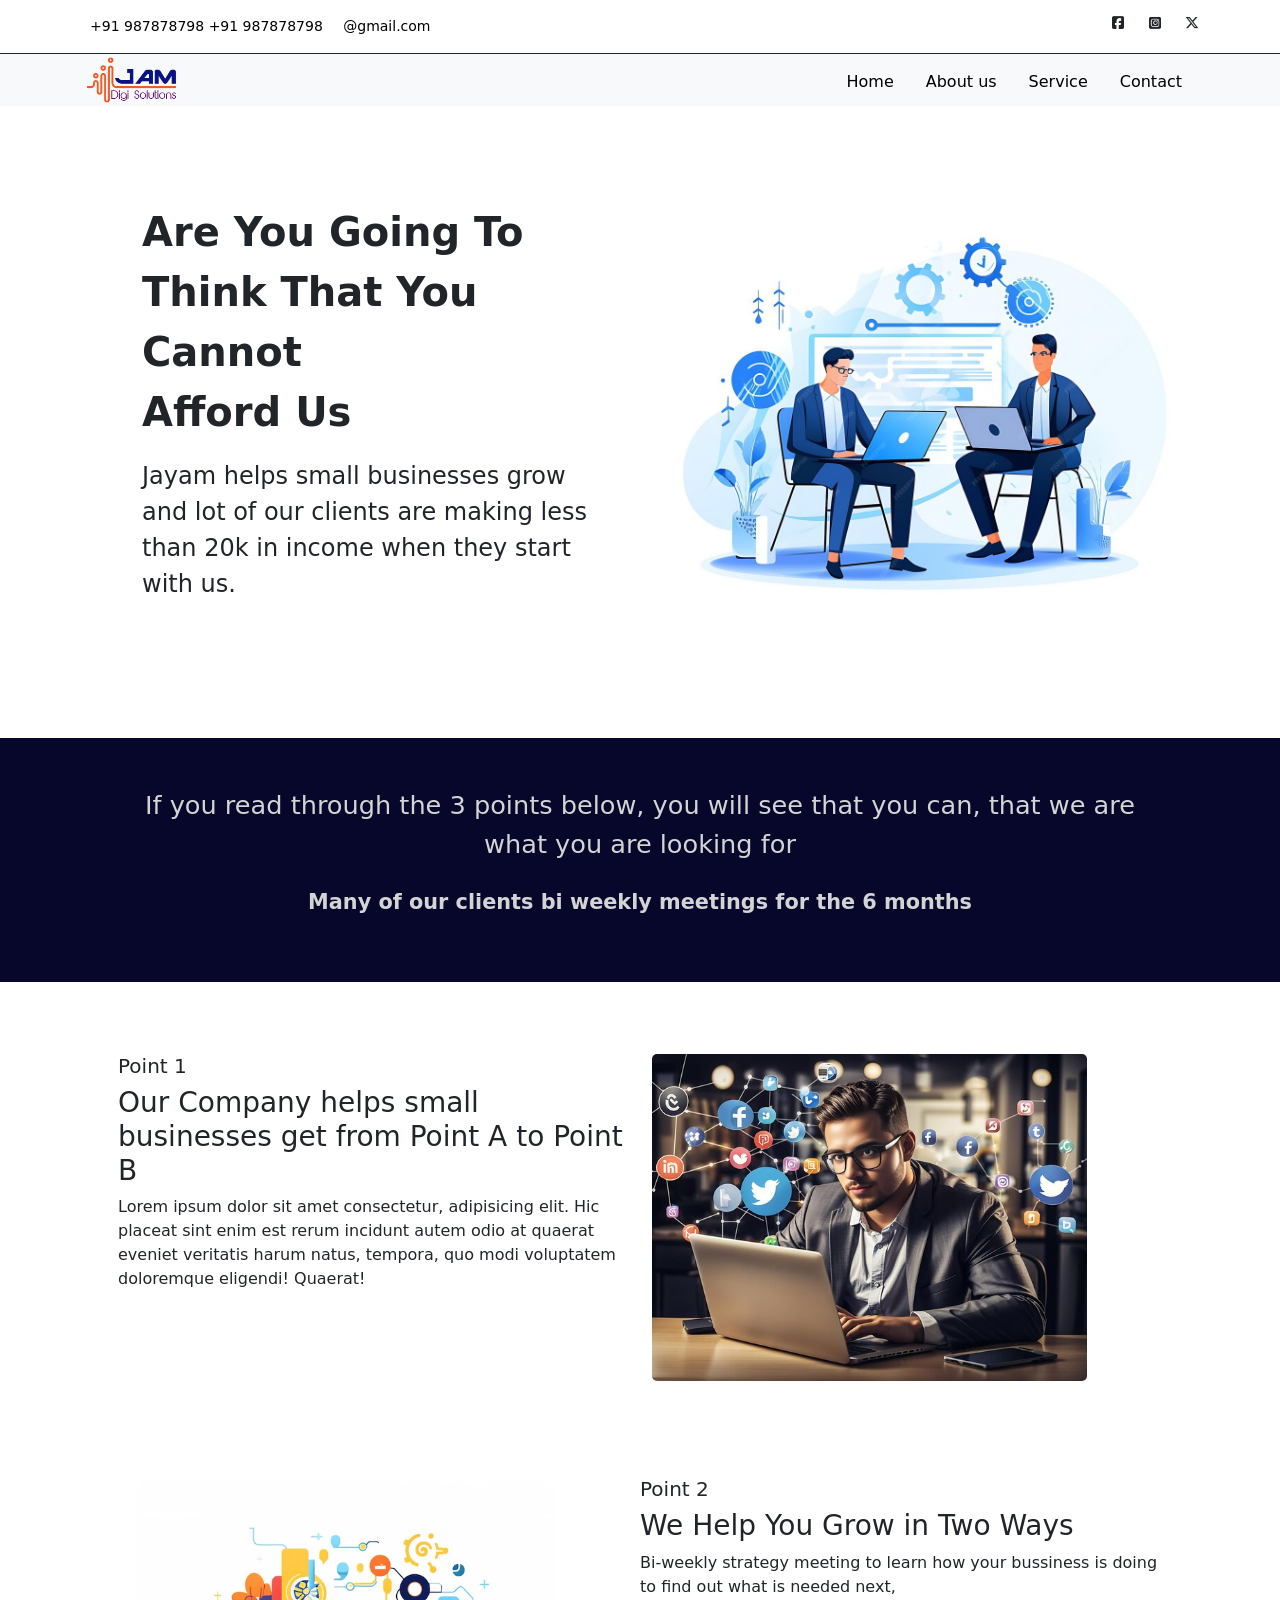
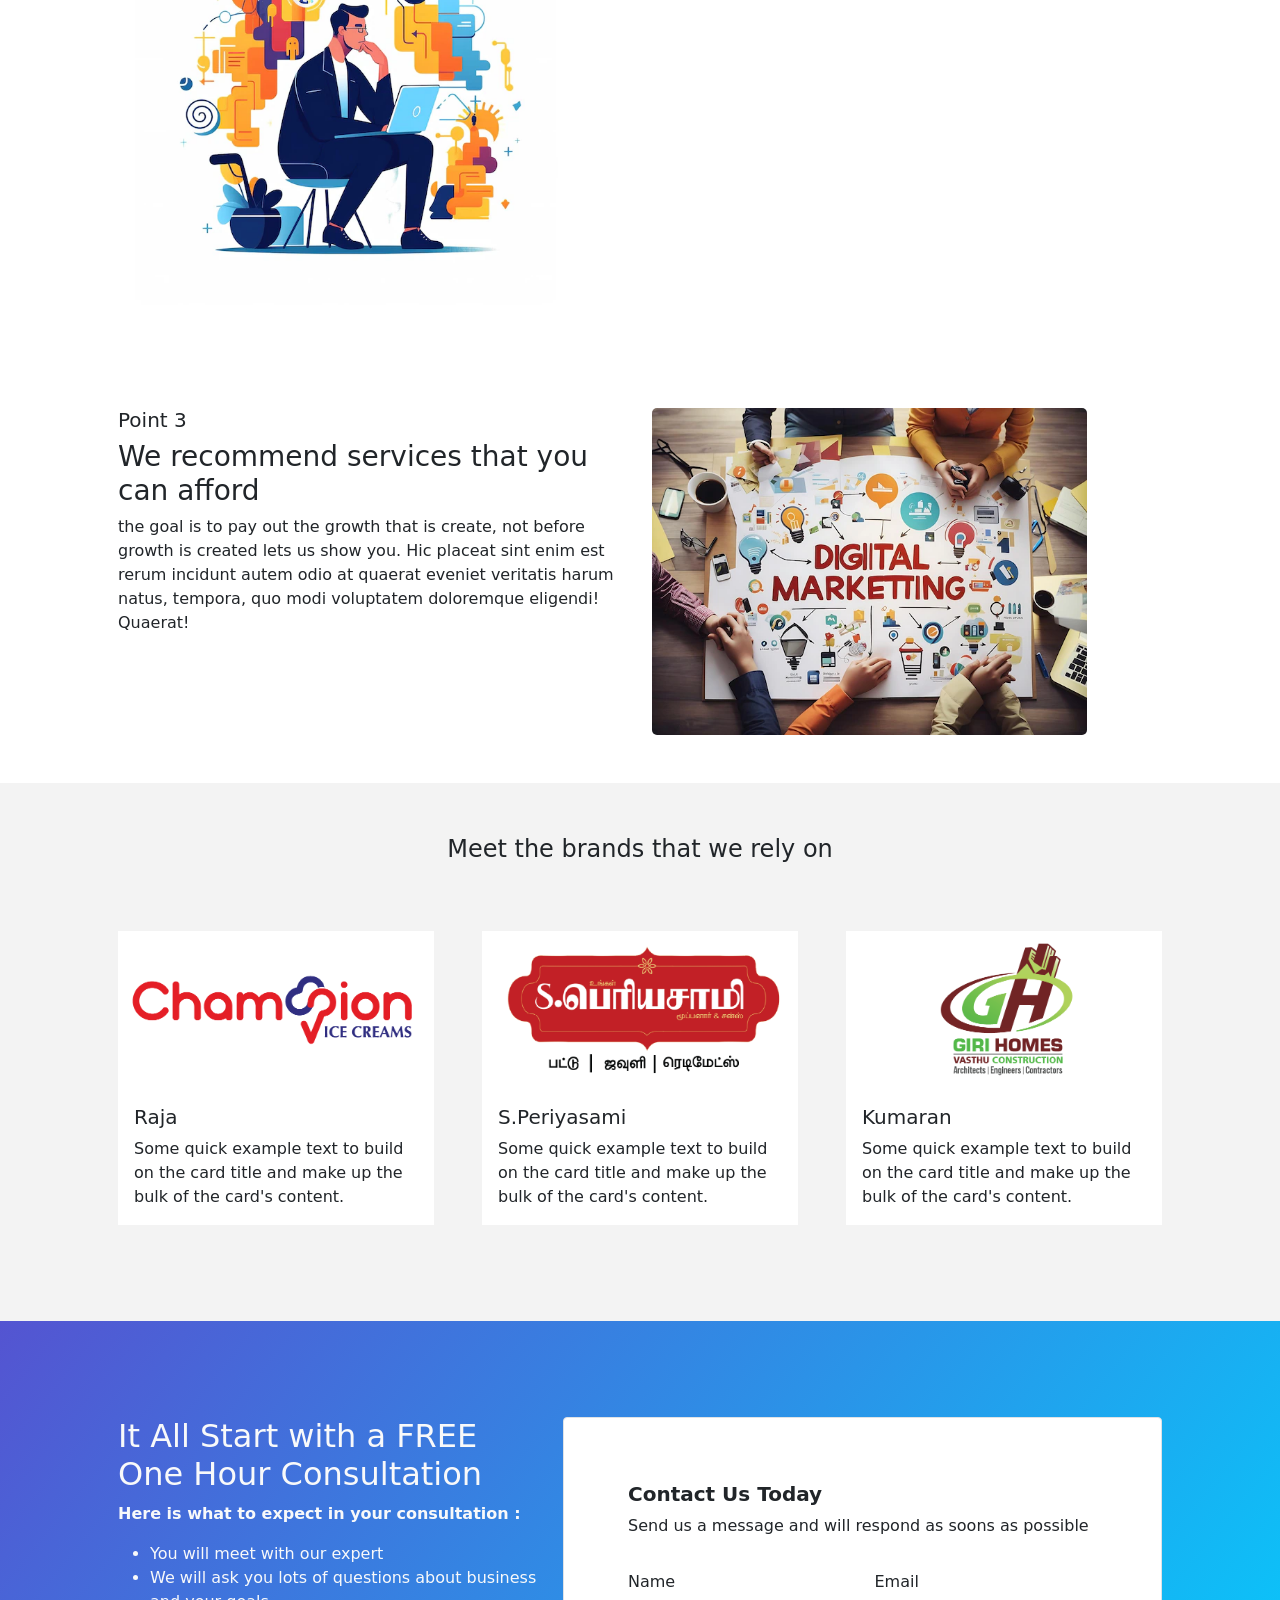
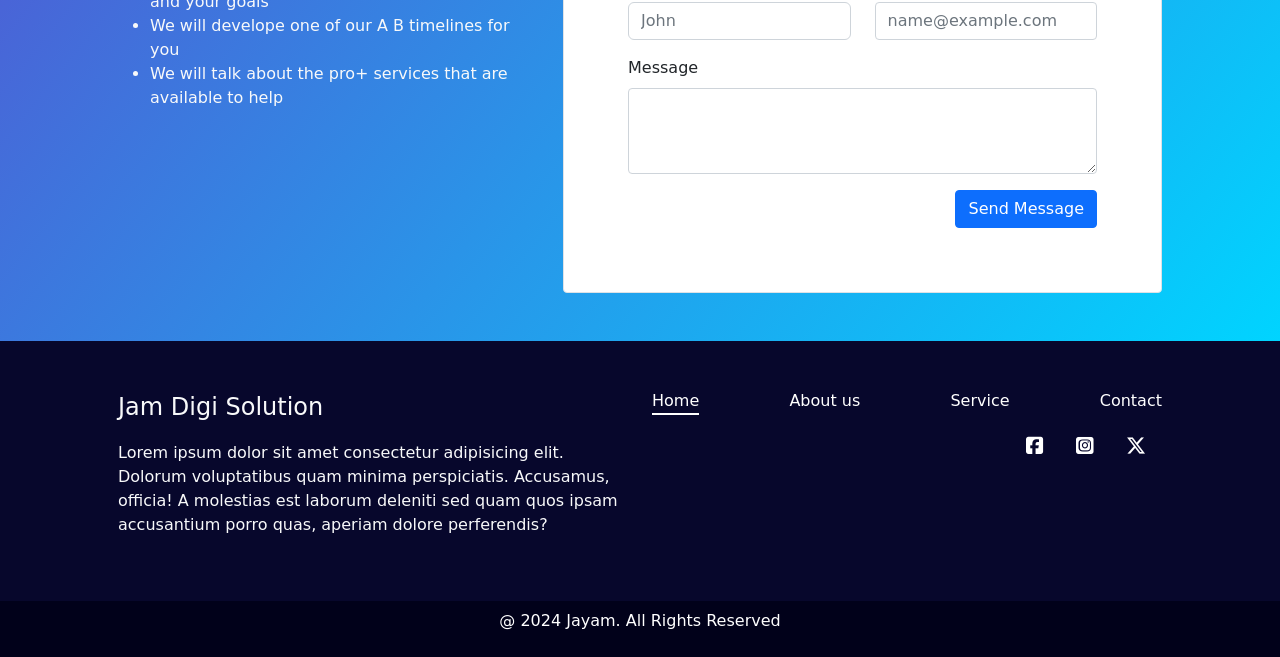
==== index.html @ cba12bb5 "Mobile fixed" ====
<!DOCTYPE html>
<html lang="en">
  <head>
    <meta charset="utf-8" />
    <meta name="viewport" content="width=device-width, initial-scale=1" />
    <title>Home</title>
    <link href="./css/bootstrap.min.css" rel="stylesheet" />
    <link
      rel="stylesheet"
      href="https://cdnjs.cloudflare.com/ajax/libs/font-awesome/6.5.1/css/all.min.css"
      integrity="sha512-DTOQO9RWCH3ppGqcWaEA1BIZOC6xxalwEsw9c2QQeAIftl+Vegovlnee1c9QX4TctnWMn13TZye+giMm8e2LwA=="
      crossorigin="anonymous"
      referrerpolicy="no-referrer"
    />
    <link rel="stylesheet" href="./css/style.css" />
  </head>
  <body>
    <!-- Header Start -->
    <header>
      <div id="navHeader" class="container-fluid border-bottom border-dark">
        <div class="container">
          <div class="d-flex justify-content-between py-3">
            <div class="contact-header">
              <p class="d-inline mx-2">
                <a href="#" target="_blank" rel="noopener noreferrer"
                  >+91 987878798</a
                >
                <a href="#" target="_blank" rel="noopener noreferrer"
                  >+91 987878798</a
                >
              </p>
              <p class="d-inline mx-2"><a href="mailto:">@gmail.com</a></p>
            </div>
            <div class="contact-header row">
              <i class="col-4 fa-brands fa-square-facebook"></i>
              <i class="col-4 fa-brands fa-square-instagram"></i
              ><i class="col-4 fa-brands fa-x-twitter"></i>
            </div>
          </div>
        </div>
      </div>
      <nav class="bg-light">
        <div class="container">
          <div class="d-flex justify-content-between">
            <a class="logo" href="#">
              <img src="./img/logo.png" alt="jam digi solution" width="100px" />
            </a>

            <ul id="navlink" class="d-flex list-unstyled m-0 text-nowrap">
              <li class="mx-3 pt-3">
                <a aria-current="page" href="#">Home</a>
              </li>
              <li class="mx-3 pt-3">
                <a href="#">About us</a>
              </li>
              <li class="mx-3 pt-3">
                <a href="#">Service</a>
              </li>
              <li class="mx-3 pt-3">
                <a href="#">Contact</a>
              </li>
            </ul>
          </div>
        </div>
        <!-- <div id="navbarSupportedContent"></div>
        </div> -->
      </nav>
    </header>
    <!-- Header Start -->

    <!-- Main Start -->
    <main>
      <div class="container p-md-5">
        <div class="row reorder gx-5">
          <div id="hero-content" class="col-md-6 p-4 p-md-5">
            <p class="hero-text">
              Are You Going To <br />Think That You Cannot <br />Afford Us
            </p>
            <p class="hero-subtext">
              Jayam helps small businesses grow and lot of our clients are
              making less than 20k in income when they start with us.
            </p>
          </div>
          <div id="hero-img" class="col-md-6">
            <img class="banner" src="./img/mainbanner.jpg" alt="mainbanner" />
          </div>
        </div>
      </div>
    </main>
    <!-- Main End -->
    <!-- working point header start -->
    <section class="my-4 navy text-light">
      <div class="container text-center py-3 p-md-5">
        <p class="point-text w-md-50 mx-auto">
          If you read through the 3 points below, you will see that you can,
          that we are what you are looking for
          <small class="point-subtext d-block mt-4"
            >Many of our clients bi weekly meetings for the 6 months</small
          >
        </p>
      </div>
    </section>
    <!-- working point header end-->
    <!-- working point start-->
    <section>
      <div class="container">
        <div class="row p-md-5 reorder">
          <div id="order2" class="col-md-6 py-3 p-md-0">
            <h5 class="point-desc">Point 1</h5>
            <h3>
              Our Company helps small businesses get from Point A to Point B
            </h3>
            <p>
              Lorem ipsum dolor sit amet consectetur, adipisicing elit. Hic
              placeat sint enim est rerum incidunt autem odio at quaerat eveniet
              veritatis harum natus, tempora, quo modi voluptatem doloremque
              eligendi! Quaerat!
            </p>
          </div>
          <div class="col-md-6">
            <img class="point" src="./img/point1.jpg" alt="ponit1" />
          </div>
        </div>
        <div class="row p-md-5">
          <div class="col-md-6">
            <img class="point" src="./img/poin2.webp" alt="point2" />
          </div>
          <div class="col-md-6 py-3 p-md-0">
            <h5 class="point-desc">Point 2</h5>
            <h3>We Help You Grow in Two Ways</h3>
            <p>
              Bi-weekly strategy meeting to learn how your bussiness is doing to
              find out what is needed next,
            </p>
          </div>
        </div>
        <div class="row p-md-5 reorder">
          <div id="order3" class="col-md-6 py-3 p-md-0">
            <h5 class="point-desc">Point 3</h5>
            <h3>We recommend services that you can afford</h3>
            <p>
              the goal is to pay out the growth that is create, not before
              growth is created lets us show you. Hic placeat sint enim est
              rerum incidunt autem odio at quaerat eveniet veritatis harum
              natus, tempora, quo modi voluptatem doloremque eligendi! Quaerat!
            </p>
          </div>
          <div class="col-md-6">
            <img class="point" src="./img/point3.webp" alt="point3" />
          </div>
        </div>
      </div>
    </section>
    <!-- working point end-->
    <!-- our brand start -->
    <section class="ourbrands py-5 py-md-0">
      <div class="container p-md-5">
        <div class="row g-5 pb-5">
          <div class="col-12 text-center">
            <p class="fs-4 text-center">Meet the brands that we rely on</p>
          </div>
          <div class="col-md-4">
            <div class="card" style="border: none; border-radius: 0px">
              <img src="./img/icecream.png" class="card-img-top" alt="..." />
              <div class="card-body">
                <h5 class="card-title">Raja</h5>
                <p class="card-text">
                  Some quick example text to build on the card title and make up
                  the bulk of the card's content.
                </p>
              </div>
            </div>
          </div>
          <div class="col-md-4">
            <div class="card" style="border: none; border-radius: 0px">
              <img src="./img/periyasami.png" class="card-img-top" alt="..." />
              <div class="card-body">
                <h5 class="card-title">S.Periyasami</h5>
                <p class="card-text">
                  Some quick example text to build on the card title and make up
                  the bulk of the card's content.
                </p>
              </div>
            </div>
          </div>
          <div class="col-md-4">
            <div class="card" style="border: none; border-radius: 0px">
              <img src="./img/Giri.png" class="card-img-top" alt="..." />
              <div class="card-body">
                <h5 class="card-title">Kumaran</h5>
                <p class="card-text">
                  Some quick example text to build on the card title and make up
                  the bulk of the card's content.
                </p>
              </div>
            </div>
          </div>
        </div>
      </div>
    </section>
    <!-- our brand end -->
    <!-- contact start -->
    <section
      style="
        background: rgb(84, 84, 209);
        background: linear-gradient(
          129deg,
          rgba(84, 84, 209, 1) 0%,
          rgba(0, 212, 255, 1) 100%
        );
      "
    >
      <div class="container px-md-5 py-5 pt-md-5">
        <div class="row pt-md-5">
          <div class="col-md-5 text-light">
            <h2>It All Start with a FREE One Hour Consultation</h2>
            <p class="fw-bold">Here is what to expect in your consultation :</p>
            <ul>
              <li>You will meet with our expert</li>
              <li>
                We will ask you lots of questions about business and your goals
              </li>
              <li>We will develope one of our A B timelines for you</li>
              <li>
                We will talk about the pro+ services that are available to help
              </li>
            </ul>
          </div>
          <div class="col-md-7">
            <div class="card p-md-5 rounded-1 border w-md-75">
              <div class="card-body">
                <h5 class="card-title fw-bold f2-1">Contact Us Today</h5>
                <p class="card-text">
                  Send us a message and will respond as soons as possible
                </p>
                <form class="row">
                  <div class="col-md-6">
                    <div class="my-md-3">
                      <label for="nameform" class="form-label">Name</label>
                      <input
                        type="text"
                        class="form-control rounded-01"
                        id="nameform"
                        placeholder="John"
                      />
                    </div>
                  </div>
                  <div class="col-md-6">
                    <div class="my-md-3">
                      <label for="nameform" class="form-label">Email</label>
                      <input
                        type="email"
                        class="form-control rounded-1"
                        id="nameform"
                        placeholder="name@example.com"
                      />
                    </div>
                  </div>
                  <div class="col-12">
                    <div class="mb-3">
                      <label for="message" class="form-label">Message</label>
                      <textarea
                        class="form-control rounded-1"
                        id="message"
                        rows="3"
                      ></textarea>
                    </div>
                  </div>
                  <div class="col-12 text-end">
                    <button class="btn btn-primary rounded-1">
                      Send Message
                    </button>
                  </div>
                </form>
              </div>
            </div>
          </div>
        </div>
      </div>
    </section>
    <!-- contact end -->
    <!-- footer start -->
    <footer class="navy">
      <div class="container p-md-5 p-sm-3">
        <div class="row text-light py-3 py-md-0">
          <div class="col-md-6">
            <p class="fs-4">Jam Digi Solution</p>
            <p>
              Lorem ipsum dolor sit amet consectetur adipisicing elit. Dolorum
              voluptatibus quam minima perspiciatis. Accusamus, officia! A
              molestias est laborum deleniti sed quam quos ipsam accusantium
              porro quas, aperiam dolore perferendis?
            </p>
          </div>
          <div class="col-md-6">
            <ul class="d-flex justify-content-between list-unstyled w-0 w-sm-75 w-md-50 ms-auto">
              <li  class="footer-navlink"><a href="#">Home</a></li>
              <li><a href="#">About us</a></li>
              <li><a href="#">Service</a></li>
              <li><a href="#">Contact</a></li>
            </ul>
            <ul class="d-flex justify-content-end list-unstyled fs-5">
              <li class="mx-3">
                <a href="#">
                  <i class="col-4 fa-brands fa-square-facebook"></i>
                </a>
              </li>
              <li class="mx-3">
                <a href="">
                  <i class="col-4 fa-brands fa-square-instagram"></i>
                </a>
              </li>
              <li class="mx-3">
                <a href="#"><i class="col-4 fa-brands fa-x-twitter"></i></a>
              </li>
            </ul>
          </div>
        </div>
      </div>
      <div class="py-1 py-md-2 copy-right">
        <p>@ 2024 Jayam. All Rights Reserved</p>
      </div>
    </footer>
    <!-- footer end -->

    <script src="./js/bootstrap.bundle.min.js"></script>
    <script src="./js/main.js"></script>
  </body>
</html>
---- css/style.css ----
a {
  text-decoration: none;
  color: black;
}

.contact-header {
  font-size: 14px;
}

.banner {
  width: 40vw;
}

.hero-text {
  font-weight: bold;
  font-size: 2.5rem;
}
.hero-subtext {
  font-weight: 200;
  font-size: 1.5rem;
}
.ourbrands {
  background-color: #f3f3f3;
}
.navy {
  background-color: #07072c;
}
footer .copy-right {
  background-color: #01011a;
  text-align: center;
  color: #fff;
}
footer ul li a {
  color: #fff;
}

.point {
  width: 34vw;
  border-radius: 5px;
}

.d-none {
  display: none;
}

.point-text {
  font-size: 1.6rem;
  font-weight: normal;
  color: #d4d4d4;
}
.point-subtext {
  font-size: 1.3rem;
  font-weight: bold;
}

.footer-navlink{
  border-bottom: 2px solid #fff;
}

@media only screen and (min-width: 580px) and (max-width: 768px) {
  /* CSS rules for tablet devices */

  #hero-content {
    order: 2;
    text-align: center;
  }
  .hero-text {
    font-size: 1.8rem;
  }
  .hero-subtext {
    font-size: 1rem;
  }

  .point-text {
    font-size: 1rem;
  }
  .point-subtext {
    font-size: 0.8rem;
  }
}

@media only screen and (max-width: 580px) {
  /* CSS rules for mobile devices */
  .logo {
    margin: auto;
  }

  .logo img {
    width: 150px;
  }

  .reorder {
    display: flex;
    flex-direction: column;
  }

  #hero-content {
    order: 2;
    text-align: center;
  }

  .hero-text {
    font-size: 1.8rem;
  }
  #hero-content .hero-subtext {
    font-weight: 400;
    font-size: 1rem;
  }
  #hero-img {
    display: flex;
    align-items: center;
    justify-content: center;
  }
  #hero-img img {
    width: 100%;
  }

  .point-text {
    font-size: 1rem;
  }
  .point-subtext {
    font-size: 0.7rem;
    font-weight: normal;
  }
  .point {
    width: 90vw;
  }

  #order2 {
    order: 2;
  }
  #order3 {
    order: 2;
  }

  .point-desc {
    background: #6499e9;
    color: #fff;
  }
}
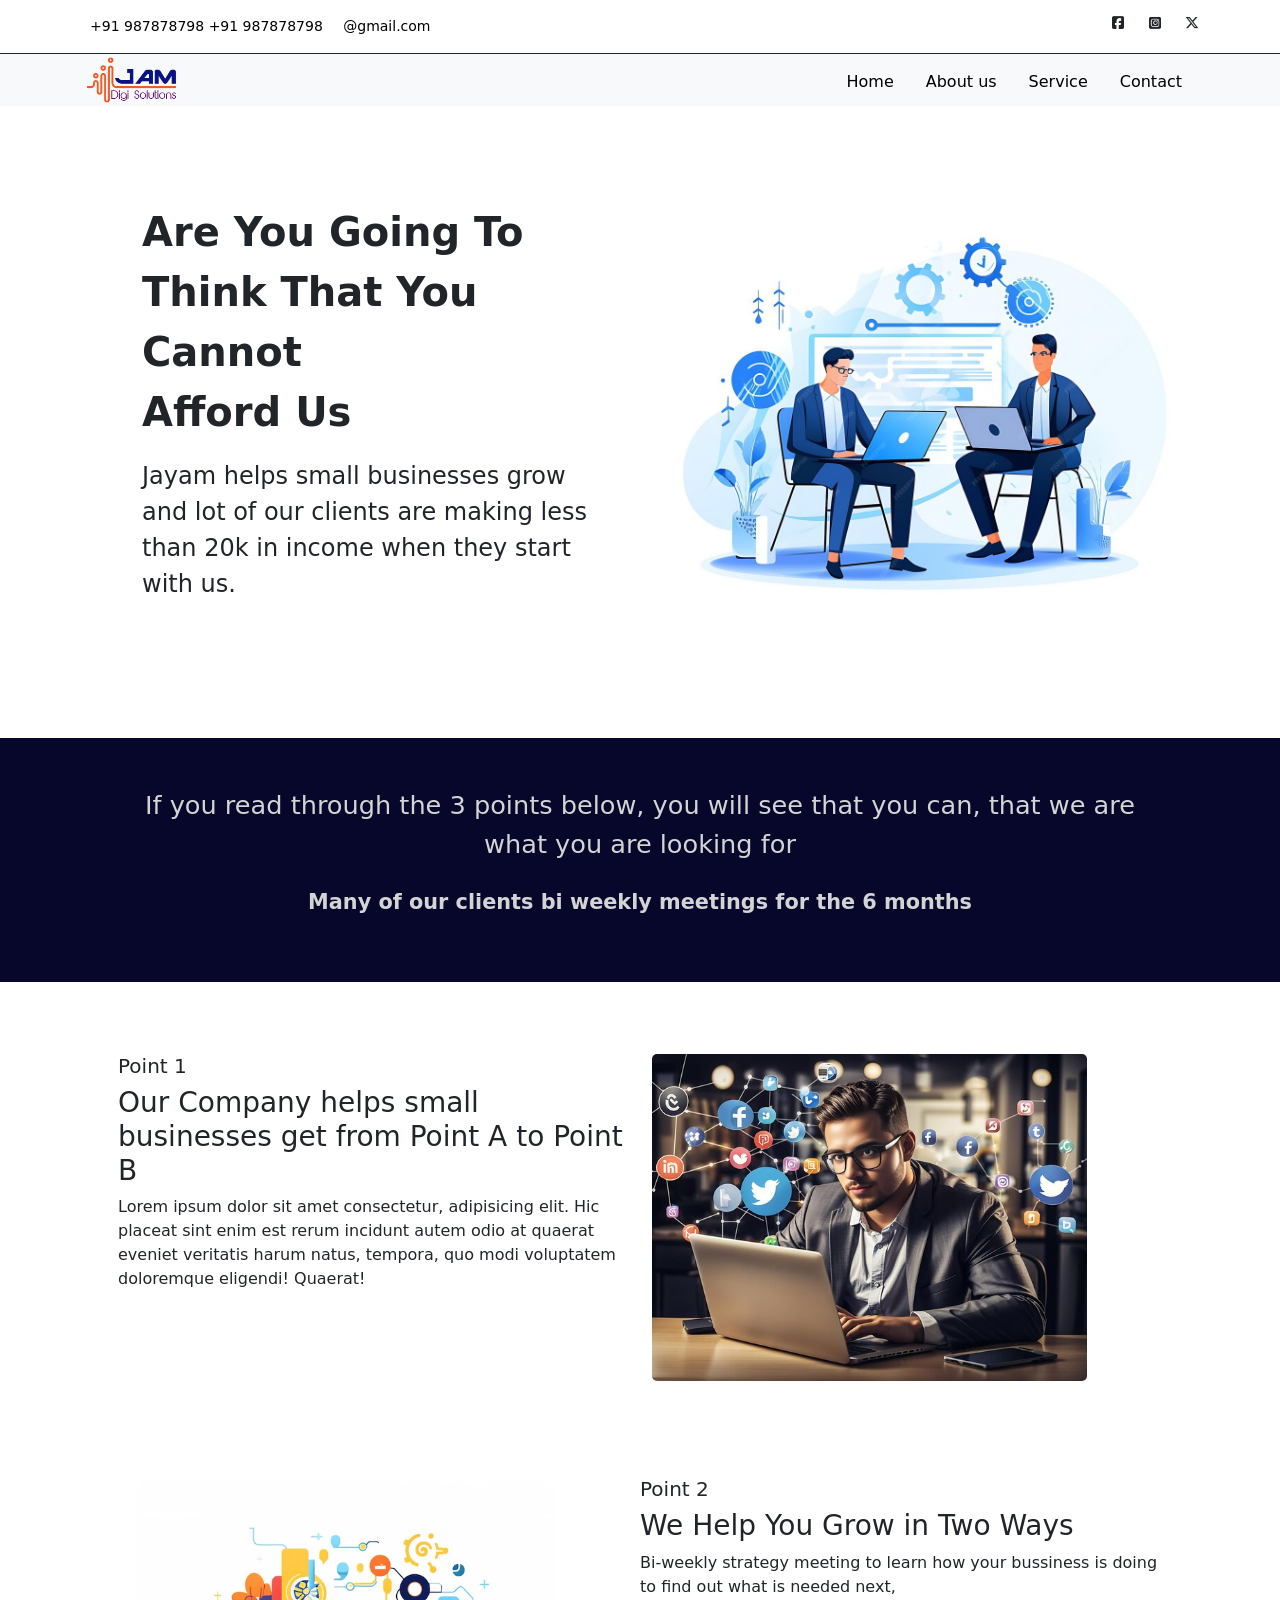
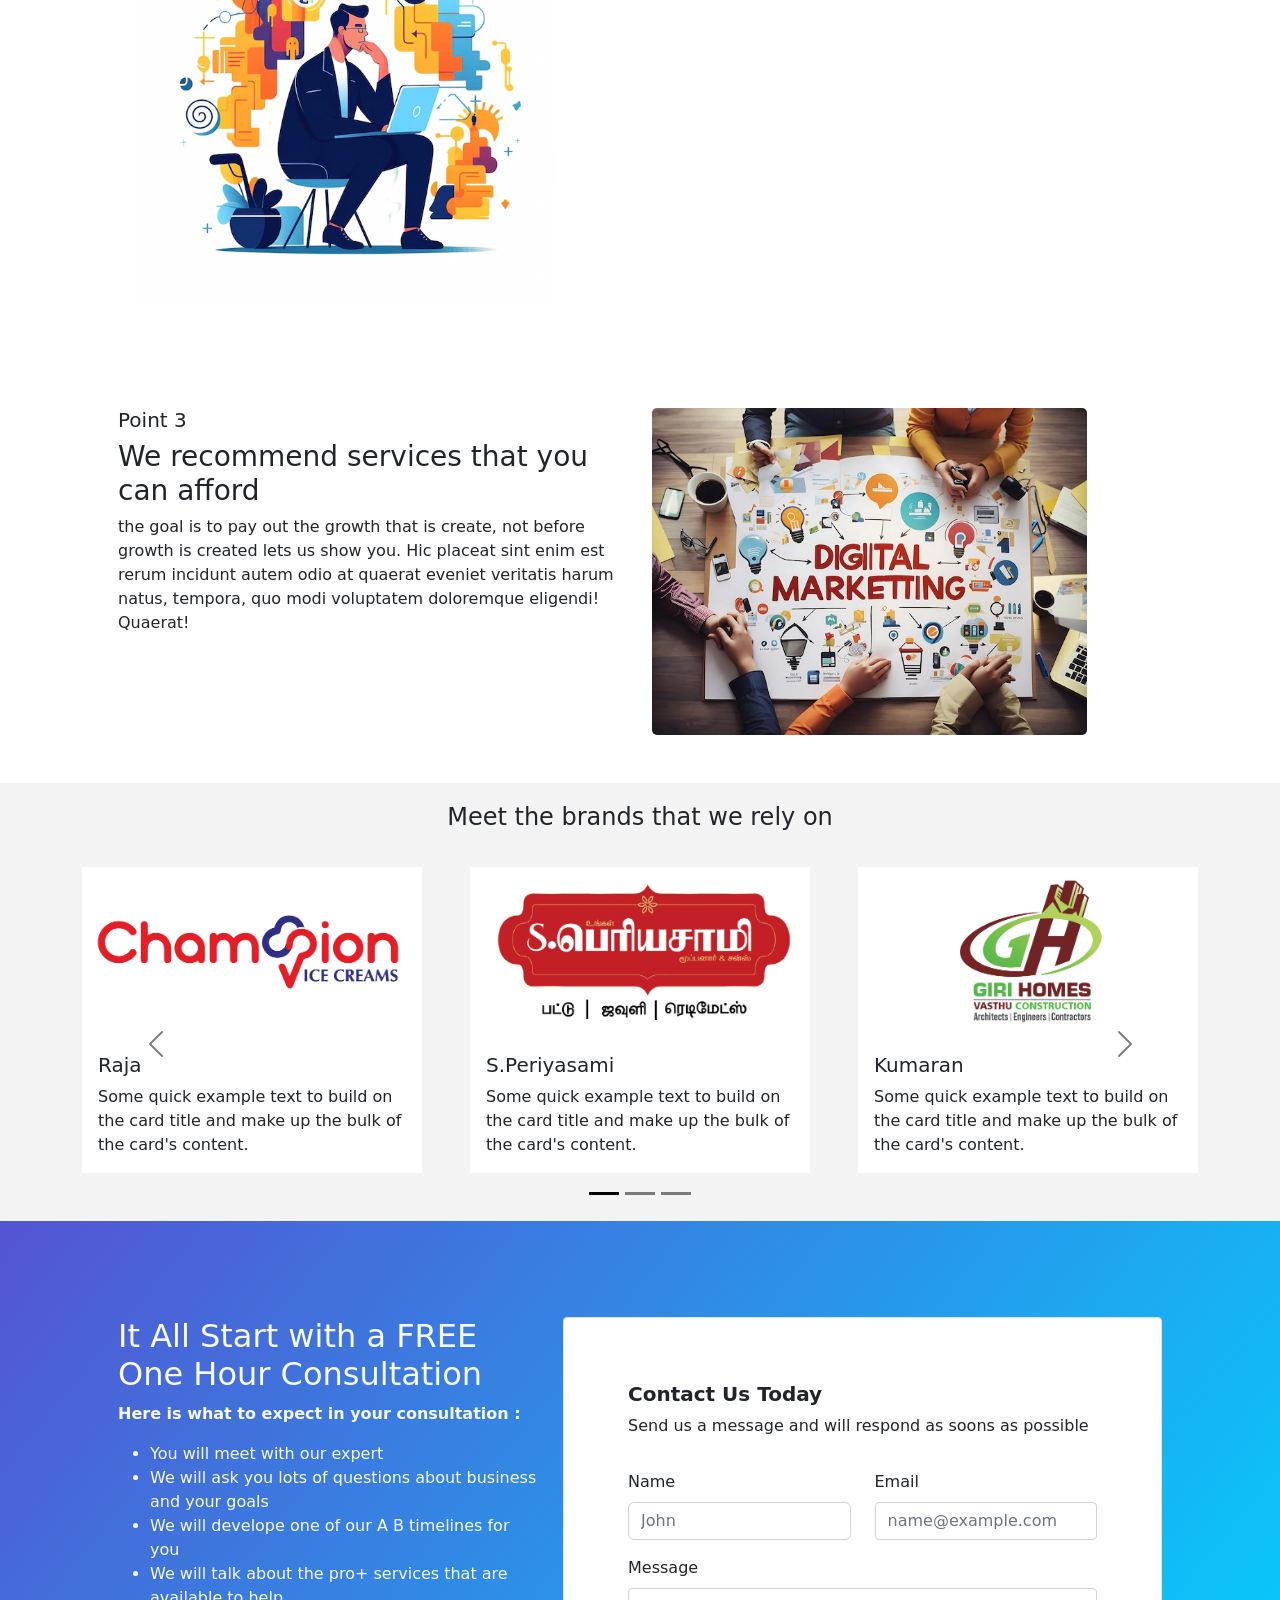
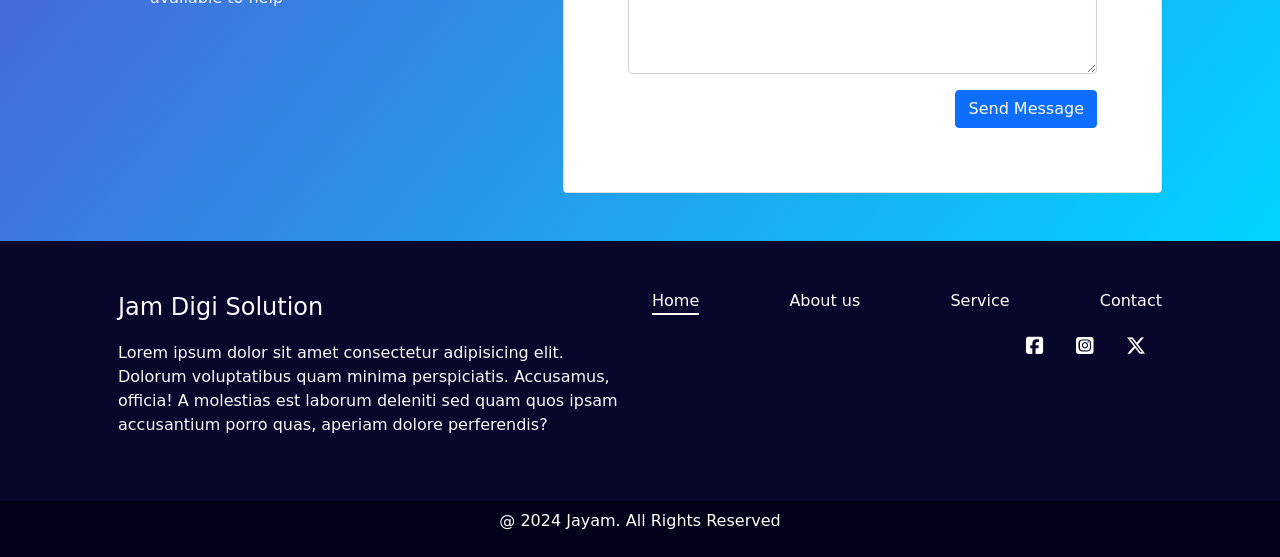
==== commit 6252c262: "testimonial" ====
--- a/index.html
+++ b/index.html
@@ -13,6 +13,10 @@
       referrerpolicy="no-referrer"
     />
     <link rel="stylesheet" href="./css/style.css" />
+    <link
+      rel="stylesheet"
+      href="https://unpkg.com/swiper/swiper-bundle.min.css"
+    />
   </head>
   <body>
     <!-- Header Start -->
@@ -154,50 +158,208 @@
     <!-- working point end-->
     <!-- our brand start -->
     <section class="ourbrands py-5 py-md-0">
-      <div class="container p-md-5">
-        <div class="row g-5 pb-5">
-          <div class="col-12 text-center">
-            <p class="fs-4 text-center">Meet the brands that we rely on</p>
-          </div>
-          <div class="col-md-4">
-            <div class="card" style="border: none; border-radius: 0px">
-              <img src="./img/icecream.png" class="card-img-top" alt="..." />
-              <div class="card-body">
-                <h5 class="card-title">Raja</h5>
-                <p class="card-text">
-                  Some quick example text to build on the card title and make up
-                  the bulk of the card's content.
-                </p>
-              </div>
-            </div>
-          </div>
-          <div class="col-md-4">
-            <div class="card" style="border: none; border-radius: 0px">
-              <img src="./img/periyasami.png" class="card-img-top" alt="..." />
-              <div class="card-body">
-                <h5 class="card-title">S.Periyasami</h5>
-                <p class="card-text">
-                  Some quick example text to build on the card title and make up
-                  the bulk of the card's content.
-                </p>
-              </div>
-            </div>
-          </div>
-          <div class="col-md-4">
-            <div class="card" style="border: none; border-radius: 0px">
-              <img src="./img/Giri.png" class="card-img-top" alt="..." />
-              <div class="card-body">
-                <h5 class="card-title">Kumaran</h5>
-                <p class="card-text">
-                  Some quick example text to build on the card title and make up
-                  the bulk of the card's content.
-                </p>
-              </div>
-            </div>
-          </div>
-        </div>
+      <div class="row py-3">
+        <div class="col-12 text-center">
+          <p class="fs-4 text-center">Meet the brands that we rely on</p>
+        </div>
+      </div>
+      <div
+        id="carouselExampleDark"
+        class="container carousel carousel-dark slide"
+        data-bs-ride="carousel"
+      >
+        <div class="carousel-indicators">
+          <button
+            type="button"
+            data-bs-target="#carouselExampleDark"
+            data-bs-slide-to="0"
+            class="active"
+            aria-current="true"
+            aria-label="Slide 1"
+          ></button>
+          <button
+            type="button"
+            data-bs-target="#carouselExampleDark"
+            data-bs-slide-to="1"
+            aria-label="Slide 2"
+          ></button>
+          <button
+            type="button"
+            data-bs-target="#carouselExampleDark"
+            data-bs-slide-to="2"
+            aria-label="Slide 3"
+          ></button>
+        </div>
+        <div class="carousel-inner">
+          <div class="carousel-item active" data-bs-interval="10000">
+            <div class="row g-5 pb-5">
+         
+              <div class="col-md-4">
+                <div class="card" style="border: none; border-radius: 0px">
+                  <img
+                    src="./img/icecream.png"
+                    class="card-img-top"
+                    alt="..."
+                  />
+                  <div class="card-body">
+                    <h5 class="card-title">Raja</h5>
+                    <p class="card-text">
+                      Some quick example text to build on the card title and
+                      make up the bulk of the card's content.
+                    </p>
+                  </div>
+                </div>
+              </div>
+              <div class="col-md-4">
+                <div class="card" style="border: none; border-radius: 0px">
+                  <img
+                    src="./img/periyasami.png"
+                    class="card-img-top"
+                    alt="..."
+                  />
+                  <div class="card-body">
+                    <h5 class="card-title">S.Periyasami</h5>
+                    <p class="card-text">
+                      Some quick example text to build on the card title and
+                      make up the bulk of the card's content.
+                    </p>
+                  </div>
+                </div>
+              </div>
+              <div class="col-md-4">
+                <div class="card" style="border: none; border-radius: 0px">
+                  <img src="./img/Giri.png" class="card-img-top" alt="..." />
+                  <div class="card-body">
+                    <h5 class="card-title">Kumaran</h5>
+                    <p class="card-text">
+                      Some quick example text to build on the card title and
+                      make up the bulk of the card's content.
+                    </p>
+                  </div>
+                </div>
+              </div>
+            </div>
+          </div>
+          <div class="carousel-item" data-bs-interval="2000">
+            <div class="row g-5 pb-5">
+             
+              <div class="col-md-4">
+                <div class="card" style="border: none; border-radius: 0px">
+                  <img
+                    src="./img/ethnics.png"
+                    class="card-img-top"
+                    alt="..."
+                  />
+                  <div class="card-body">
+                    <h5 class="card-title"></h5>
+                    <p class="card-text">
+                      Some quick example text to build on the card title and
+                      make up the bulk of the card's content.
+                    </p>
+                  </div>
+                </div>
+              </div>
+              <div class="col-md-4">
+                <div class="card" style="border: none; border-radius: 0px">
+                  <img
+                    src="./img/sschicken.png"
+                    class="card-img-top"
+                    alt="..."
+                  />
+                  <div class="card-body">
+                    <h5 class="card-title">SS</h5>
+                    <p class="card-text">
+                      Some quick example text to build on the card title and
+                      make up the bulk of the card's content.
+                    </p>
+                  </div>
+                </div>
+              </div>
+              <div class="col-md-4">
+                <div class="card" style="border: none; border-radius: 0px">
+                  <img src="./img/Topi.png" class="card-img-top" alt="..." />
+                  <div class="card-body">
+                    <h5 class="card-title">Kumaran</h5>
+                    <p class="card-text">
+                      Some quick example text to build on the card title and
+                      make up the bulk of the card's content.
+                    </p>
+                  </div>
+                </div>
+              </div>
+            </div>
+          </div>
+          <div class="carousel-item">
+            <div class="row g-5 pb-5">
+             
+              <div class="col-md-4">
+                <div class="card" style="border: none; border-radius: 0px">
+                  <img
+                    src="./img/icecream.png"
+                    class="card-img-top"
+                    alt="..."
+                  />
+                  <div class="card-body">
+                    <h5 class="card-title"></h5>
+                    <p class="card-text">
+                      Some quick example text to build on the card title and
+                      make up the bulk of the card's content.
+                    </p>
+                  </div>
+                </div>
+              </div>
+              <div class="col-md-4">
+                <div class="card" style="border: none; border-radius: 0px">
+                  <img
+                    src="./img/periyasami.png"
+                    class="card-img-top"
+                    alt="..."
+                  />
+                  <div class="card-body">
+                    <h5 class="card-title">S.Periyasami</h5>
+                    <p class="card-text">
+                      Some quick example text to build on the card title and
+                      make up the bulk of the card's content.
+                    </p>
+                  </div>
+                </div>
+              </div>
+              <div class="col-md-4">
+                <div class="card" style="border: none; border-radius: 0px">
+                  <img src="./img/Giri.png" class="card-img-top" alt="..." />
+                  <div class="card-body">
+                    <h5 class="card-title">Kumaran</h5>
+                    <p class="card-text">
+                      Some quick example text to build on the card title and
+                      make up the bulk of the card's content.
+                    </p>
+                  </div>
+                </div>
+              </div>
+            </div>
+          </div>
+        </div>
+        <button
+          class="carousel-control-prev"
+          type="button"
+          data-bs-target="#carouselExampleDark"
+          data-bs-slide="prev"
+        >
+          <span class="carousel-control-prev-icon" aria-hidden="true"></span>
+          <span class="visually-hidden">Previous</span>
+        </button>
+        <button
+          class="carousel-control-next"
+          type="button"
+          data-bs-target="#carouselExampleDark"
+          data-bs-slide="next"
+        >
+          <span class="carousel-control-next-icon" aria-hidden="true"></span>
+          <span class="visually-hidden">Next</span>
+        </button>
       </div>
     </section>
+
     <!-- our brand end -->
     <!-- contact start -->
     <section
@@ -293,8 +455,10 @@
             </p>
           </div>
           <div class="col-md-6">
-            <ul class="d-flex justify-content-between list-unstyled w-0 w-sm-75 w-md-50 ms-auto">
-              <li  class="footer-navlink"><a href="#">Home</a></li>
+            <ul
+              class="d-flex justify-content-between list-unstyled w-0 w-sm-75 w-md-50 ms-auto"
+            >
+              <li class="footer-navlink"><a href="#">Home</a></li>
               <li><a href="#">About us</a></li>
               <li><a href="#">Service</a></li>
               <li><a href="#">Contact</a></li>
@@ -325,5 +489,6 @@
 
     <script src="./js/bootstrap.bundle.min.js"></script>
     <script src="./js/main.js"></script>
+    <script src="https://unpkg.com/swiper/swiper-bundle.min.js"></script>
   </body>
 </html>
--- a/css/style.css
+++ b/css/style.css
@@ -19,6 +19,7 @@
   font-weight: 200;
   font-size: 1.5rem;
 }
+
 .ourbrands {
   background-color: #f3f3f3;
 }
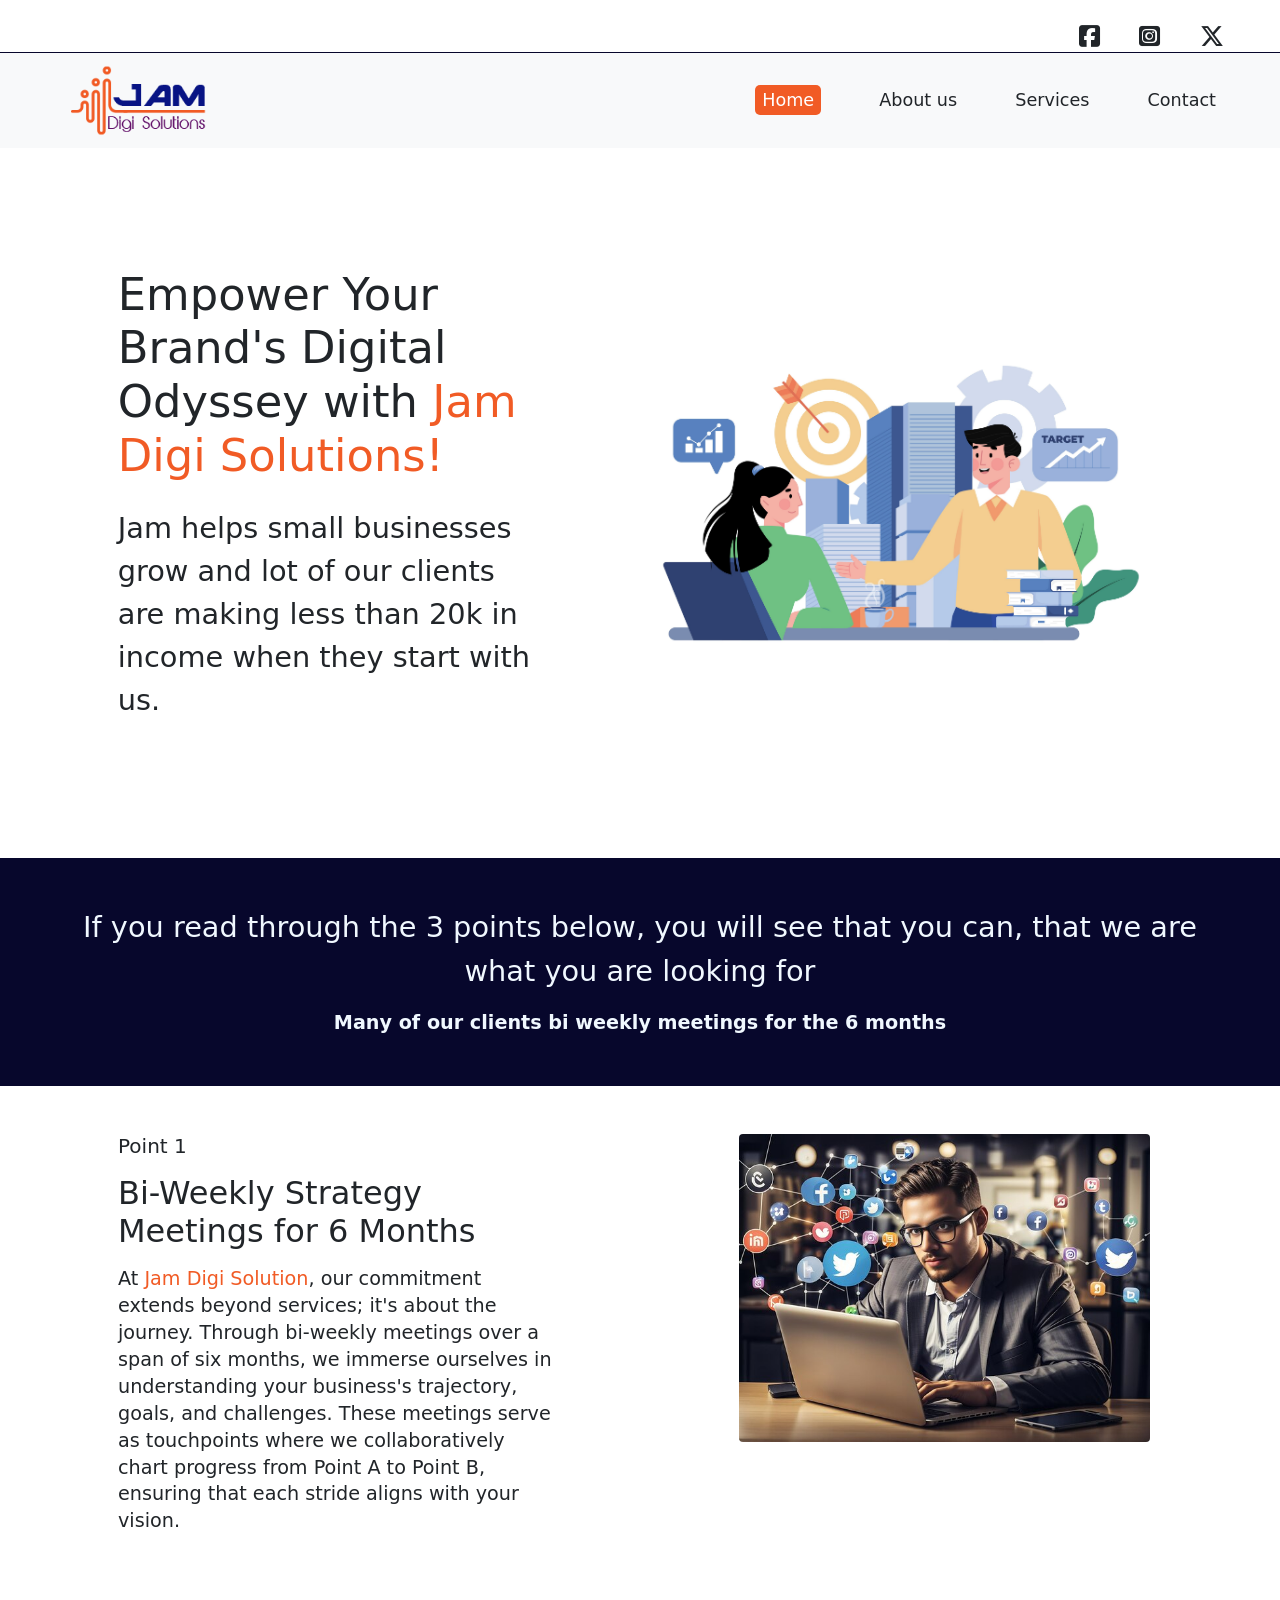
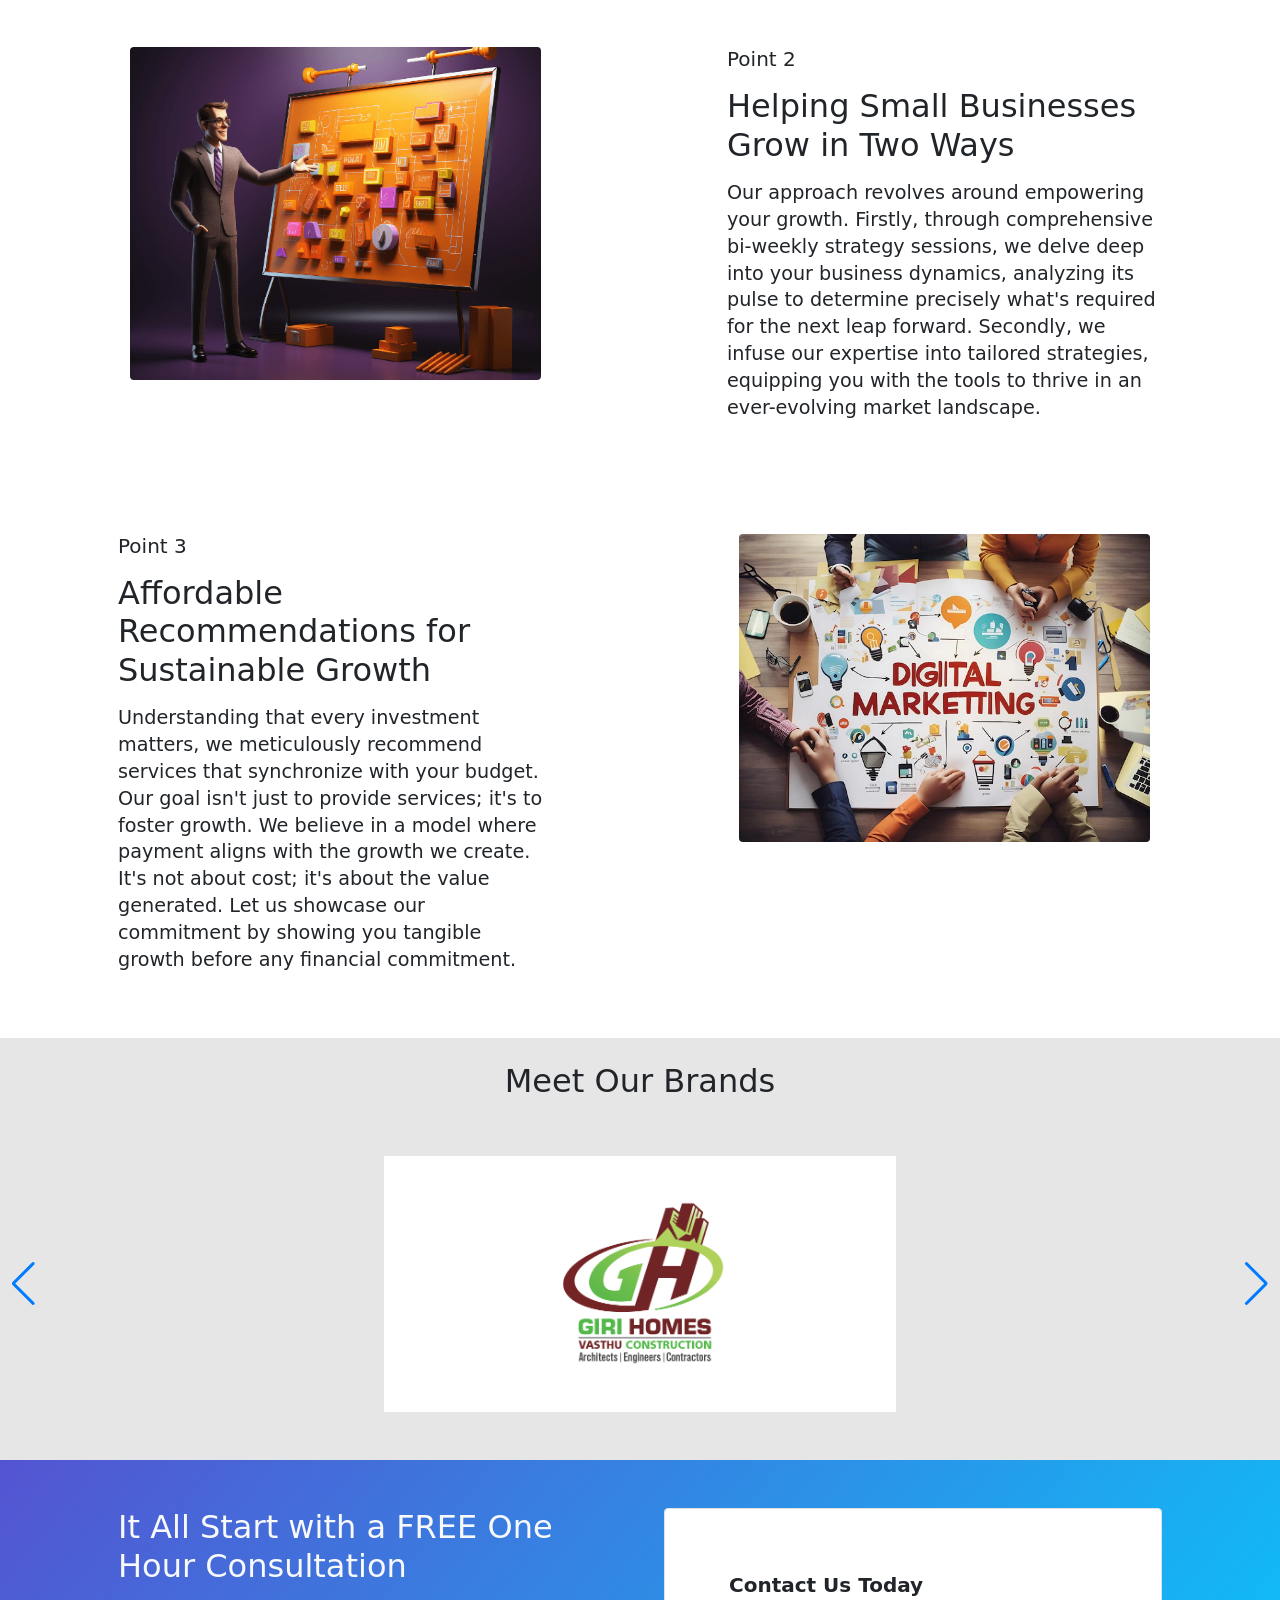
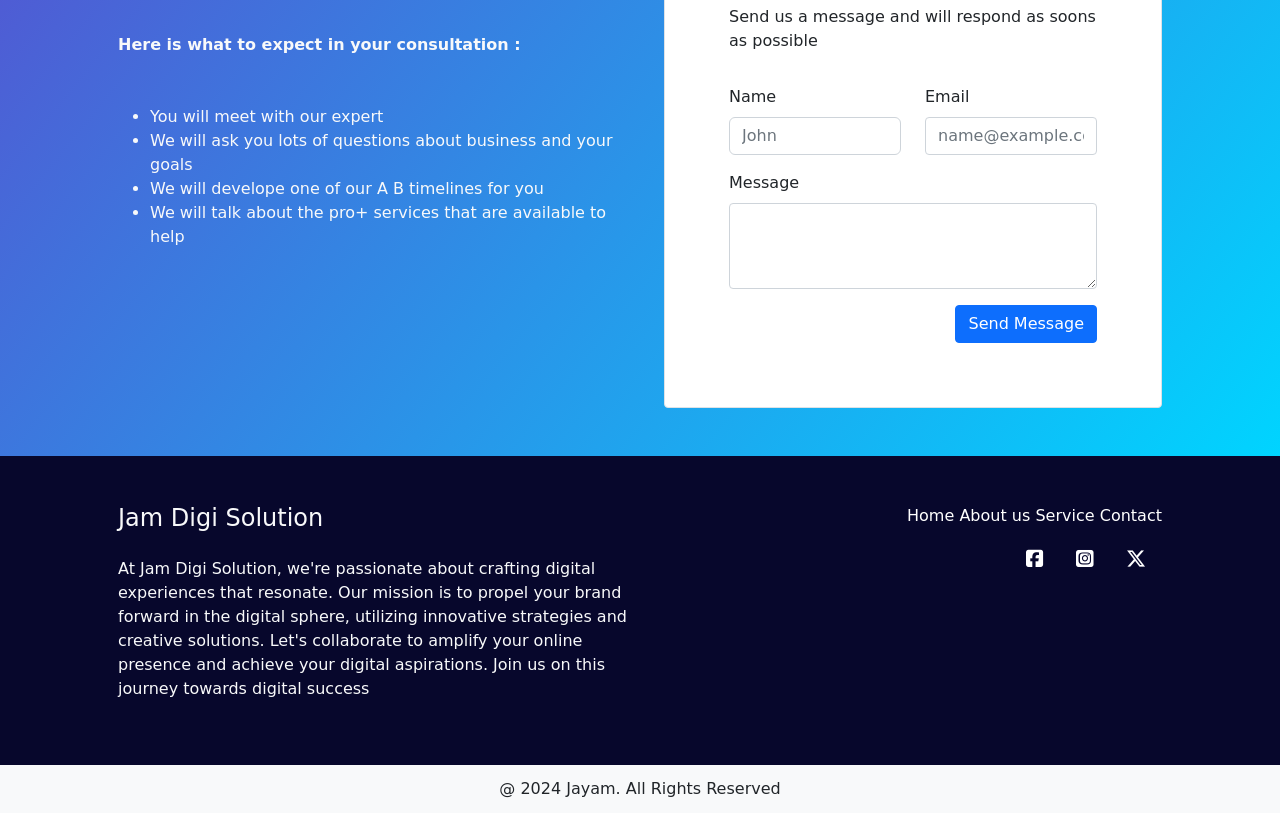
==== commit e6ca6025: "changes done" ====
--- a/index.html
+++ b/index.html
@@ -1,9 +1,15 @@
 <!DOCTYPE html>
 <html lang="en">
   <head>
-    <meta charset="utf-8" />
-    <meta name="viewport" content="width=device-width, initial-scale=1" />
-    <title>Home</title>
+    <meta charset="UTF-8" />
+    <meta
+      name="description"
+      content="Digital Marketing Website in Kumbakonam"
+    />
+    <meta name="keywords" content="HTML, CSS, JavaScript" />
+    <meta name="author" content="Batrinath" />
+    <meta name="viewport" content="width=device-width, initial-scale=1.0" />
+    <title>Jam Digi Solution | Home</title>
     <link href="./css/bootstrap.min.css" rel="stylesheet" />
     <link
       rel="stylesheet"
@@ -12,371 +18,178 @@
       crossorigin="anonymous"
       referrerpolicy="no-referrer"
     />
-    <link rel="stylesheet" href="./css/style.css" />
     <link
       rel="stylesheet"
-      href="https://unpkg.com/swiper/swiper-bundle.min.css"
+      href="https://cdn.jsdelivr.net/npm/swiper@11/swiper-bundle.min.css"
     />
+    <link rel="stylesheet" href="./css/style.css" />
   </head>
   <body>
-    <!-- Header Start -->
     <header>
-      <div id="navHeader" class="container-fluid border-bottom border-dark">
-        <div class="container">
-          <div class="d-flex justify-content-between py-3">
-            <div class="contact-header">
-              <p class="d-inline mx-2">
-                <a href="#" target="_blank" rel="noopener noreferrer"
-                  >+91 987878798</a
-                >
-                <a href="#" target="_blank" rel="noopener noreferrer"
-                  >+91 987878798</a
-                >
-              </p>
-              <p class="d-inline mx-2"><a href="mailto:">@gmail.com</a></p>
-            </div>
-            <div class="contact-header row">
-              <i class="col-4 fa-brands fa-square-facebook"></i>
-              <i class="col-4 fa-brands fa-square-instagram"></i
-              ><i class="col-4 fa-brands fa-x-twitter"></i>
-            </div>
-          </div>
-        </div>
-      </div>
-      <nav class="bg-light">
-        <div class="container">
-          <div class="d-flex justify-content-between">
-            <a class="logo" href="#">
-              <img src="./img/logo.png" alt="jam digi solution" width="100px" />
-            </a>
-
-            <ul id="navlink" class="d-flex list-unstyled m-0 text-nowrap">
-              <li class="mx-3 pt-3">
-                <a aria-current="page" href="#">Home</a>
-              </li>
-              <li class="mx-3 pt-3">
-                <a href="#">About us</a>
-              </li>
-              <li class="mx-3 pt-3">
-                <a href="#">Service</a>
-              </li>
-              <li class="mx-3 pt-3">
-                <a href="#">Contact</a>
-              </li>
-            </ul>
-          </div>
-        </div>
-        <!-- <div id="navbarSupportedContent"></div>
-        </div> -->
-      </nav>
+      <div class="container-fluid row justify-content-end pt-4">
+        <ul class="social-link col-sm-2 align-self-end">
+          <li><i class="fa-brands fa-square-facebook"></i></li>
+          <li><i class="fa-brands fa-square-instagram"></i></li>
+          <li><i class="fa-brands fa-x-twitter"></i></li>
+        </ul>
+      </div>
     </header>
-    <!-- Header Start -->
-
-    <!-- Main Start -->
+    <!-- Navbar start -->
+    <nav class="navbar bg-light bg-body-tertiary">
+      <div class="my-container d-flex justify-content-between">
+        <a class="nav-logo" href="#">
+          <img src="./img/logo.png" alt="Jam Digi Solution" />
+        </a>
+        <div
+          id="navbarLinks"
+          class="d-flex justify-content-between align-items-center w-40"
+        >
+          <a class="nav-link active" aria-current="page" href="#">Home</a>
+          <a class="nav-link" href="#">About us</a>
+          <a class="nav-link" href="#">Services</a>
+          <a class="nav-link" href="#">Contact</a>
+        </div>
+      </div>
+    </nav>
+    <!-- Navbar end -->
+    <!-- Main start -->
+
     <main>
-      <div class="container p-md-5">
-        <div class="row reorder gx-5">
-          <div id="hero-content" class="col-md-6 p-4 p-md-5">
-            <p class="hero-text">
-              Are You Going To <br />Think That You Cannot <br />Afford Us
-            </p>
-            <p class="hero-subtext">
-              Jayam helps small businesses grow and lot of our clients are
-              making less than 20k in income when they start with us.
-            </p>
-          </div>
-          <div id="hero-img" class="col-md-6">
-            <img class="banner" src="./img/mainbanner.jpg" alt="mainbanner" />
+      <div class="container py-md-5">
+        <div class="row justify-content-around py-md-5">
+          <div
+            id="hero-content"
+            class="col-md-5 align-self-center order-2 order-md-1 p-4 p-md-4"
+          >
+            <h3 class="hero-text">
+              Empower Your Brand's Digital Odyssey with
+              <span class="second">Jam Digi Solutions!</span>
+            </h3>
+            <p class="hero-subtext mt-4">
+              Jam helps small businesses grow and lot of our clients are making
+              less than 20k in income when they start with us.
+            </p>
+          </div>
+          <div
+            id="hero-img"
+            class="col-md-6 align-self-center order-1 order-md-2"
+          >
+            <img src="./img/mainbanner.jpg" alt="mainbanner" />
           </div>
         </div>
       </div>
     </main>
-    <!-- Main End -->
-    <!-- working point header start -->
-    <section class="my-4 navy text-light">
-      <div class="container text-center py-3 p-md-5">
-        <p class="point-text w-md-50 mx-auto">
+    <!-- Main end -->
+
+    <!-- working point start -->
+    <section class="point-header">
+      <div class="container py-3 py-md-5 text-center">
+        <p>
           If you read through the 3 points below, you will see that you can,
           that we are what you are looking for
-          <small class="point-subtext d-block mt-4"
-            >Many of our clients bi weekly meetings for the 6 months</small
-          >
         </p>
+        <small>Many of our clients bi weekly meetings for the 6 months</small>
       </div>
     </section>
-    <!-- working point header end-->
-    <!-- working point start-->
-    <section>
+
+    <section class="points-sub">
       <div class="container">
-        <div class="row p-md-5 reorder">
-          <div id="order2" class="col-md-6 py-3 p-md-0">
-            <h5 class="point-desc">Point 1</h5>
-            <h3>
-              Our Company helps small businesses get from Point A to Point B
-            </h3>
+        <div class="row justify-content-between p-md-5">
+          <div class="col-md-5 order-2 order-md-1 py-3 p-md-0">
+            <h5>Point 1</h5>
+            <h3>Bi-Weekly Strategy Meetings for 6 Months</h3>
             <p>
-              Lorem ipsum dolor sit amet consectetur, adipisicing elit. Hic
-              placeat sint enim est rerum incidunt autem odio at quaerat eveniet
-              veritatis harum natus, tempora, quo modi voluptatem doloremque
-              eligendi! Quaerat!
-            </p>
-          </div>
-          <div class="col-md-6">
-            <img class="point" src="./img/point1.jpg" alt="ponit1" />
-          </div>
-        </div>
-        <div class="row p-md-5">
-          <div class="col-md-6">
-            <img class="point" src="./img/poin2.webp" alt="point2" />
-          </div>
-          <div class="col-md-6 py-3 p-md-0">
-            <h5 class="point-desc">Point 2</h5>
-            <h3>We Help You Grow in Two Ways</h3>
+              At <span class="second">Jam Digi Solution</span>, our commitment
+              extends beyond services; it's about the journey. Through bi-weekly
+              meetings over a span of six months, we immerse ourselves in
+              understanding your business's trajectory, goals, and challenges.
+              These meetings serve as touchpoints where we collaboratively chart
+              progress from Point A to Point B, ensuring that each stride aligns
+              with your vision.
+            </p>
+          </div>
+          <div class="col-md-5 order-1 order-md-2 my-3 my-md-0">
+            <img class="rounded-1" src="./img/point1.jpg" alt="ponit1" />
+          </div>
+        </div>
+
+        <div class="row justify-content-between p-md-5">
+          <div class="col-md-5">
+            <img class="rounded-1" src="./img/point2.png" alt="point3" />
+          </div>
+          <div class="col-md-5 py-3 p-md-0">
+            <h5>Point 2</h5>
+            <h3>Helping Small Businesses Grow in Two Ways</h3>
             <p>
-              Bi-weekly strategy meeting to learn how your bussiness is doing to
-              find out what is needed next,
-            </p>
-          </div>
-        </div>
-        <div class="row p-md-5 reorder">
-          <div id="order3" class="col-md-6 py-3 p-md-0">
-            <h5 class="point-desc">Point 3</h5>
-            <h3>We recommend services that you can afford</h3>
+              Our approach revolves around empowering your growth. Firstly,
+              through comprehensive bi-weekly strategy sessions, we delve deep
+              into your business dynamics, analyzing its pulse to determine
+              precisely what's required for the next leap forward. Secondly, we
+              infuse our expertise into tailored strategies, equipping you with
+              the tools to thrive in an ever-evolving market landscape.
+            </p>
+          </div>
+        </div>
+        <div class="row justify-content-between p-md-5">
+          <div class="col-md-5 order-2 order-md-1 py-3 p-md-0">
+            <h5>Point 3</h5>
+            <h3>Affordable Recommendations for Sustainable Growth</h3>
             <p>
-              the goal is to pay out the growth that is create, not before
-              growth is created lets us show you. Hic placeat sint enim est
-              rerum incidunt autem odio at quaerat eveniet veritatis harum
-              natus, tempora, quo modi voluptatem doloremque eligendi! Quaerat!
-            </p>
-          </div>
-          <div class="col-md-6">
-            <img class="point" src="./img/point3.webp" alt="point3" />
+              Understanding that every investment matters, we meticulously
+              recommend services that synchronize with your budget. Our goal
+              isn't just to provide services; it's to foster growth. We believe
+              in a model where payment aligns with the growth we create. It's
+              not about cost; it's about the value generated. Let us showcase
+              our commitment by showing you tangible growth before any financial
+              commitment.
+            </p>
+          </div>
+          <div class="col-md-5 order-1 order-md-2">
+            <img class="rounded-1" src="./img/point3.webp" alt="point3" />
           </div>
         </div>
       </div>
     </section>
-    <!-- working point end-->
-    <!-- our brand start -->
-    <section class="ourbrands py-5 py-md-0">
-      <div class="row py-3">
-        <div class="col-12 text-center">
-          <p class="fs-4 text-center">Meet the brands that we rely on</p>
-        </div>
-      </div>
-      <div
-        id="carouselExampleDark"
-        class="container carousel carousel-dark slide"
-        data-bs-ride="carousel"
-      >
-        <div class="carousel-indicators">
-          <button
-            type="button"
-            data-bs-target="#carouselExampleDark"
-            data-bs-slide-to="0"
-            class="active"
-            aria-current="true"
-            aria-label="Slide 1"
-          ></button>
-          <button
-            type="button"
-            data-bs-target="#carouselExampleDark"
-            data-bs-slide-to="1"
-            aria-label="Slide 2"
-          ></button>
-          <button
-            type="button"
-            data-bs-target="#carouselExampleDark"
-            data-bs-slide-to="2"
-            aria-label="Slide 3"
-          ></button>
-        </div>
-        <div class="carousel-inner">
-          <div class="carousel-item active" data-bs-interval="10000">
-            <div class="row g-5 pb-5">
-         
-              <div class="col-md-4">
-                <div class="card" style="border: none; border-radius: 0px">
-                  <img
-                    src="./img/icecream.png"
-                    class="card-img-top"
-                    alt="..."
-                  />
-                  <div class="card-body">
-                    <h5 class="card-title">Raja</h5>
-                    <p class="card-text">
-                      Some quick example text to build on the card title and
-                      make up the bulk of the card's content.
-                    </p>
-                  </div>
-                </div>
-              </div>
-              <div class="col-md-4">
-                <div class="card" style="border: none; border-radius: 0px">
-                  <img
-                    src="./img/periyasami.png"
-                    class="card-img-top"
-                    alt="..."
-                  />
-                  <div class="card-body">
-                    <h5 class="card-title">S.Periyasami</h5>
-                    <p class="card-text">
-                      Some quick example text to build on the card title and
-                      make up the bulk of the card's content.
-                    </p>
-                  </div>
-                </div>
-              </div>
-              <div class="col-md-4">
-                <div class="card" style="border: none; border-radius: 0px">
-                  <img src="./img/Giri.png" class="card-img-top" alt="..." />
-                  <div class="card-body">
-                    <h5 class="card-title">Kumaran</h5>
-                    <p class="card-text">
-                      Some quick example text to build on the card title and
-                      make up the bulk of the card's content.
-                    </p>
-                  </div>
-                </div>
-              </div>
-            </div>
-          </div>
-          <div class="carousel-item" data-bs-interval="2000">
-            <div class="row g-5 pb-5">
-             
-              <div class="col-md-4">
-                <div class="card" style="border: none; border-radius: 0px">
-                  <img
-                    src="./img/ethnics.png"
-                    class="card-img-top"
-                    alt="..."
-                  />
-                  <div class="card-body">
-                    <h5 class="card-title"></h5>
-                    <p class="card-text">
-                      Some quick example text to build on the card title and
-                      make up the bulk of the card's content.
-                    </p>
-                  </div>
-                </div>
-              </div>
-              <div class="col-md-4">
-                <div class="card" style="border: none; border-radius: 0px">
-                  <img
-                    src="./img/sschicken.png"
-                    class="card-img-top"
-                    alt="..."
-                  />
-                  <div class="card-body">
-                    <h5 class="card-title">SS</h5>
-                    <p class="card-text">
-                      Some quick example text to build on the card title and
-                      make up the bulk of the card's content.
-                    </p>
-                  </div>
-                </div>
-              </div>
-              <div class="col-md-4">
-                <div class="card" style="border: none; border-radius: 0px">
-                  <img src="./img/Topi.png" class="card-img-top" alt="..." />
-                  <div class="card-body">
-                    <h5 class="card-title">Kumaran</h5>
-                    <p class="card-text">
-                      Some quick example text to build on the card title and
-                      make up the bulk of the card's content.
-                    </p>
-                  </div>
-                </div>
-              </div>
-            </div>
-          </div>
-          <div class="carousel-item">
-            <div class="row g-5 pb-5">
-             
-              <div class="col-md-4">
-                <div class="card" style="border: none; border-radius: 0px">
-                  <img
-                    src="./img/icecream.png"
-                    class="card-img-top"
-                    alt="..."
-                  />
-                  <div class="card-body">
-                    <h5 class="card-title"></h5>
-                    <p class="card-text">
-                      Some quick example text to build on the card title and
-                      make up the bulk of the card's content.
-                    </p>
-                  </div>
-                </div>
-              </div>
-              <div class="col-md-4">
-                <div class="card" style="border: none; border-radius: 0px">
-                  <img
-                    src="./img/periyasami.png"
-                    class="card-img-top"
-                    alt="..."
-                  />
-                  <div class="card-body">
-                    <h5 class="card-title">S.Periyasami</h5>
-                    <p class="card-text">
-                      Some quick example text to build on the card title and
-                      make up the bulk of the card's content.
-                    </p>
-                  </div>
-                </div>
-              </div>
-              <div class="col-md-4">
-                <div class="card" style="border: none; border-radius: 0px">
-                  <img src="./img/Giri.png" class="card-img-top" alt="..." />
-                  <div class="card-body">
-                    <h5 class="card-title">Kumaran</h5>
-                    <p class="card-text">
-                      Some quick example text to build on the card title and
-                      make up the bulk of the card's content.
-                    </p>
-                  </div>
-                </div>
-              </div>
-            </div>
-          </div>
-        </div>
-        <button
-          class="carousel-control-prev"
-          type="button"
-          data-bs-target="#carouselExampleDark"
-          data-bs-slide="prev"
-        >
-          <span class="carousel-control-prev-icon" aria-hidden="true"></span>
-          <span class="visually-hidden">Previous</span>
-        </button>
-        <button
-          class="carousel-control-next"
-          type="button"
-          data-bs-target="#carouselExampleDark"
-          data-bs-slide="next"
-        >
-          <span class="carousel-control-next-icon" aria-hidden="true"></span>
-          <span class="visually-hidden">Next</span>
-        </button>
+    <!-- working point  end-->
+    <!-- Slider main container -->
+    <section class="brands">
+      <h4 class="text-center pt-4">Meet Our Brands</h4>
+      <div class="swiper py-5">
+        <!-- Additional required wrapper -->
+        <div class="swiper-wrapper">
+          <!-- Slides -->
+          <div class="swiper-slide">
+            <img src="./img/brands/Giri.png" alt="ethnics" />
+          </div>
+          <div class="swiper-slide">
+            <img src="./img/brands/dubai.png" alt="dubai" />
+          </div>
+
+          <div class="swiper-slide">
+            <img src="./img/brands/icecream.png" alt="icecream" />
+          </div>
+          <div class="swiper-slide">
+            <img src="./img/brands/periyasami.png" alt="periyasami" />
+          </div>
+          <div class="swiper-slide">
+            <img src="./img/brands/Topi.png" alt="topi" />
+          </div>
+        </div>
+
+        <!-- If we need navigation buttons -->
+        <div class="swiper-button-prev"></div>
+        <div class="swiper-button-next"></div>
       </div>
     </section>
-
-    <!-- our brand end -->
     <!-- contact start -->
-    <section
-      style="
-        background: rgb(84, 84, 209);
-        background: linear-gradient(
-          129deg,
-          rgba(84, 84, 209, 1) 0%,
-          rgba(0, 212, 255, 1) 100%
-        );
-      "
-    >
+    <section class="contactform">
       <div class="container px-md-5 py-5 pt-md-5">
-        <div class="row pt-md-5">
-          <div class="col-md-5 text-light">
+        <div class="row pt-md-7 gx-5">
+          <div class="col-md-6 text-light">
             <h2>It All Start with a FREE One Hour Consultation</h2>
-            <p class="fw-bold">Here is what to expect in your consultation :</p>
+            <p class="fw-bold my-md-5">
+              Here is what to expect in your consultation :
+            </p>
             <ul>
               <li>You will meet with our expert</li>
               <li>
@@ -388,9 +201,9 @@
               </li>
             </ul>
           </div>
-          <div class="col-md-7">
+          <div class="col-md-6">
             <div class="card p-md-5 rounded-1 border w-md-75">
-              <div class="card-body">
+              <div class="card-body text-start">
                 <h5 class="card-title fw-bold f2-1">Contact Us Today</h5>
                 <p class="card-text">
                   Send us a message and will respond as soons as possible
@@ -398,22 +211,22 @@
                 <form class="row">
                   <div class="col-md-6">
                     <div class="my-md-3">
-                      <label for="nameform" class="form-label">Name</label>
+                      <label for="username" class="form-label">Name</label>
                       <input
                         type="text"
                         class="form-control rounded-01"
-                        id="nameform"
+                        id="username"
                         placeholder="John"
                       />
                     </div>
                   </div>
                   <div class="col-md-6">
                     <div class="my-md-3">
-                      <label for="nameform" class="form-label">Email</label>
+                      <label for="useremail" class="form-label">Email</label>
                       <input
                         type="email"
                         class="form-control rounded-1"
-                        id="nameform"
+                        id="useremail"
                         placeholder="name@example.com"
                       />
                     </div>
@@ -442,23 +255,25 @@
     </section>
     <!-- contact end -->
     <!-- footer start -->
-    <footer class="navy">
+    <footer>
       <div class="container p-md-5 p-sm-3">
         <div class="row text-light py-3 py-md-0">
           <div class="col-md-6">
-            <p class="fs-4">Jam Digi Solution</p>
+            <h4 class="mb-md-4">Jam Digi Solution</h4>
             <p>
-              Lorem ipsum dolor sit amet consectetur adipisicing elit. Dolorum
-              voluptatibus quam minima perspiciatis. Accusamus, officia! A
-              molestias est laborum deleniti sed quam quos ipsam accusantium
-              porro quas, aperiam dolore perferendis?
+              At Jam Digi Solution, we're passionate about crafting digital
+              experiences that resonate. Our mission is to propel your brand
+              forward in the digital sphere, utilizing innovative strategies and
+              creative solutions. Let's collaborate to amplify your online
+              presence and achieve your digital aspirations. Join us on this
+              journey towards digital success
             </p>
           </div>
           <div class="col-md-6">
             <ul
-              class="d-flex justify-content-between list-unstyled w-0 w-sm-75 w-md-50 ms-auto"
+              class="navlink d-flex justify-content-between list-unstyled ms-auto"
             >
-              <li class="footer-navlink"><a href="#">Home</a></li>
+              <li><a href="#">Home</a></li>
               <li><a href="#">About us</a></li>
               <li><a href="#">Service</a></li>
               <li><a href="#">Contact</a></li>
@@ -481,14 +296,13 @@
           </div>
         </div>
       </div>
-      <div class="py-1 py-md-2 copy-right">
-        <p>@ 2024 Jayam. All Rights Reserved</p>
+      <div class="bg-light text-center py-1">
+        <p class="my-2">@ 2024 Jayam. All Rights Reserved</p>
       </div>
     </footer>
     <!-- footer end -->
-
     <script src="./js/bootstrap.bundle.min.js"></script>
-    <script src="./js/main.js"></script>
-    <script src="https://unpkg.com/swiper/swiper-bundle.min.js"></script>
+    <script src="https://cdn.jsdelivr.net/npm/swiper@11/swiper-bundle.min.js"></script>
+    <script src="./js/app.js"></script>
   </body>
 </html>
--- a/css/style.css
+++ b/css/style.css
@@ -1,141 +1,267 @@
+:root {
+  --primary-color: #07072c;
+  --secondary-color: #f15b25;
+}
+* {
+  padding: 0;
+  margin: 0;
+  box-sizing: border-box;
+}
+
 a {
   text-decoration: none;
   color: black;
 }
 
-.contact-header {
-  font-size: 14px;
-}
-
-.banner {
-  width: 40vw;
-}
-
+.active {
+  background-color: var(--secondary-color);
+  color: #fff;
+  padding: 2px 7px;
+  border-radius: 5px;
+}
+
+.my-container {
+  width: 90%;
+  margin: 0 auto;
+}
+.w-40 {
+  width: 40%;
+}
+
+header {
+  border-bottom: 1px solid var(--primary-color);
+}
+
+header ul {
+  list-style: none;
+  margin-bottom: 0;
+}
+
+.social-details {
+  display: flex;
+  justify-content: space-around;
+  align-items: center;
+}
+.social-link {
+  display: flex;
+  justify-content: space-around;
+  align-items: center;
+}
+.social-link i {
+  font-size: 1.5em;
+}
+
+.navbar a {
+  font-size: 1.1em;
+}
+.nav-logo img {
+  width: 150px;
+  object-fit: fill;
+}
+/* main start */
 .hero-text {
-  font-weight: bold;
-  font-size: 2.5rem;
+  font-size: 2.8em;
+}
+.second {
+  color: var(--secondary-color);
 }
 .hero-subtext {
-  font-weight: 200;
-  font-size: 1.5rem;
-}
-
-.ourbrands {
-  background-color: #f3f3f3;
-}
-.navy {
-  background-color: #07072c;
-}
-footer .copy-right {
-  background-color: #01011a;
-  text-align: center;
+  font-size: 1.8em;
+  font-weight: lighter;
+}
+#hero-img img {
+  width: 100%;
+}
+
+/* main end */
+/* point start */
+.point-header {
+  background-color: var(--primary-color);
+  color: aliceblue;
+}
+.point-header p {
+  font-size: 1.8em;
+  font-weight: lighter;
+}
+.point-header small {
+  font-size: 1.2em;
+  font-weight: bolder;
+}
+
+.points-sub img {
+  width: 100%;
+}
+
+.points-sub h3 {
+  font-size: 2em;
+  margin: 0.5em 0;
+}
+.points-sub p {
+  font-size: 1.2em;
+  line-height: 1.4em;
+  font-weight: lighter;
+}
+/* point end */
+
+.brands {
+  background-color: #e6e6e6;
+}
+
+.brands h4 {
+  font-size: 2em;
+}
+/* swiper js for slide */
+.swiper {
+  width: 100%;
+}
+.swiper-slide img {
+  background-color: #fff;
+  display: block;
+  width: 40%;
+  object-fit: cover;
+  margin: 0 auto;
+  padding: 2em 4em;
+}
+
+.contactform {
+  background: rgb(84, 84, 209);
+  background: linear-gradient(
+    129deg,
+    rgba(84, 84, 209, 1) 0%,
+    rgba(0, 212, 255, 1) 100%
+  );
+}
+
+footer {
+  background-color: var(--primary-color);
+}
+footer .navlink {
+  width: 50%;
+}
+footer a {
   color: #fff;
-}
-footer ul li a {
-  color: #fff;
-}
-
-.point {
-  width: 34vw;
-  border-radius: 5px;
-}
-
-.d-none {
-  display: none;
-}
-
-.point-text {
-  font-size: 1.6rem;
-  font-weight: normal;
-  color: #d4d4d4;
-}
-.point-subtext {
-  font-size: 1.3rem;
-  font-weight: bold;
-}
-
-.footer-navlink{
-  border-bottom: 2px solid #fff;
 }
 
 @media only screen and (min-width: 580px) and (max-width: 768px) {
   /* CSS rules for tablet devices */
-
-  #hero-content {
-    order: 2;
-    text-align: center;
-  }
+  .nav-header ul li a {
+    font-size: 0.8rem;
+  }
+
+  .navbar a {
+    font-size: 0.8em;
+  }
+
+  /* main start */
   .hero-text {
-    font-size: 1.8rem;
+    font-size: 2em;
+  }
+  .second {
+    color: var(--secondary-color);
   }
   .hero-subtext {
-    font-size: 1rem;
-  }
-
-  .point-text {
-    font-size: 1rem;
-  }
-  .point-subtext {
-    font-size: 0.8rem;
-  }
-}
-
-@media only screen and (max-width: 580px) {
-  /* CSS rules for mobile devices */
-  .logo {
-    margin: auto;
-  }
-
-  .logo img {
-    width: 150px;
-  }
-
-  .reorder {
-    display: flex;
-    flex-direction: column;
-  }
-
-  #hero-content {
-    order: 2;
-    text-align: center;
-  }
-
-  .hero-text {
-    font-size: 1.8rem;
-  }
-  #hero-content .hero-subtext {
-    font-weight: 400;
-    font-size: 1rem;
-  }
-  #hero-img {
-    display: flex;
-    align-items: center;
-    justify-content: center;
+    font-size: 0.8em;
+    font-weight: lighter;
   }
   #hero-img img {
     width: 100%;
   }
 
-  .point-text {
-    font-size: 1rem;
-  }
-  .point-subtext {
-    font-size: 0.7rem;
-    font-weight: normal;
-  }
-  .point {
-    width: 90vw;
-  }
-
-  #order2 {
-    order: 2;
-  }
-  #order3 {
-    order: 2;
-  }
-
-  .point-desc {
-    background: #6499e9;
-    color: #fff;
-  }
-}
+  /* main end */
+  .point-header p {
+    font-size: 1em;
+    font-weight: lighter;
+  }
+  .point-header small {
+    font-size: 0.7em;
+    font-weight: bolder;
+  }
+  .points-sub img {
+    width: 80%;
+  }
+
+  .swiper-slide img {
+    background-color: #fff;
+    display: block;
+    width: 60%;
+    object-fit: cover;
+    margin: 0 auto;
+    padding: 0.4em 0.8em;
+  }
+
+  .contactform {
+    font-size: 0.8em;
+  }
+}
+
+@media only screen and (max-width: 580px) {
+  header {
+    display: none;
+  }
+  .my-container {
+    width: 100%;
+    margin: 0;
+  }
+  #navbarLinks {
+    display: none !important;
+  }
+  .nav-logo img {
+    width: 130px;
+  }
+  .nav-logo {
+    margin: 0 auto;
+  }
+
+  /* main start */
+  .hero-text {
+    font-size: 7vw;
+    text-align: center;
+    padding: 0 1em;
+  }
+  .hero-subtext {
+    font-size: 5vw;
+    font-weight: lighter;
+    text-align: center;
+  }
+
+  /* main end */
+
+  /* Point start */
+  .point-header p {
+    font-size: 0.8em;
+    font-weight: lighter;
+  }
+  .point-header small {
+    font-size: 0.7em;
+    font-weight: bolder;
+  }
+
+  .points-sub {
+    text-align: center;
+  }
+  .points-sub h3 {
+    font-size: 1.5em;
+  }
+  .points-sub p {
+    font-size: 1em;
+    padding: 1.1em 0;
+    line-height: 1.5em;
+    margin: 0;
+  }
+  .points-sub img {
+    width: 80%;
+  }
+
+  .swiper-slide img {
+    background-color: #fff;
+    display: block;
+    width: 80%;
+    object-fit: cover;
+    margin: 0 auto;
+    padding: 0.2em 0.8em;
+  }
+  /* Point end */
+  footer .navlink {
+    width: 100%;
+  }
+}
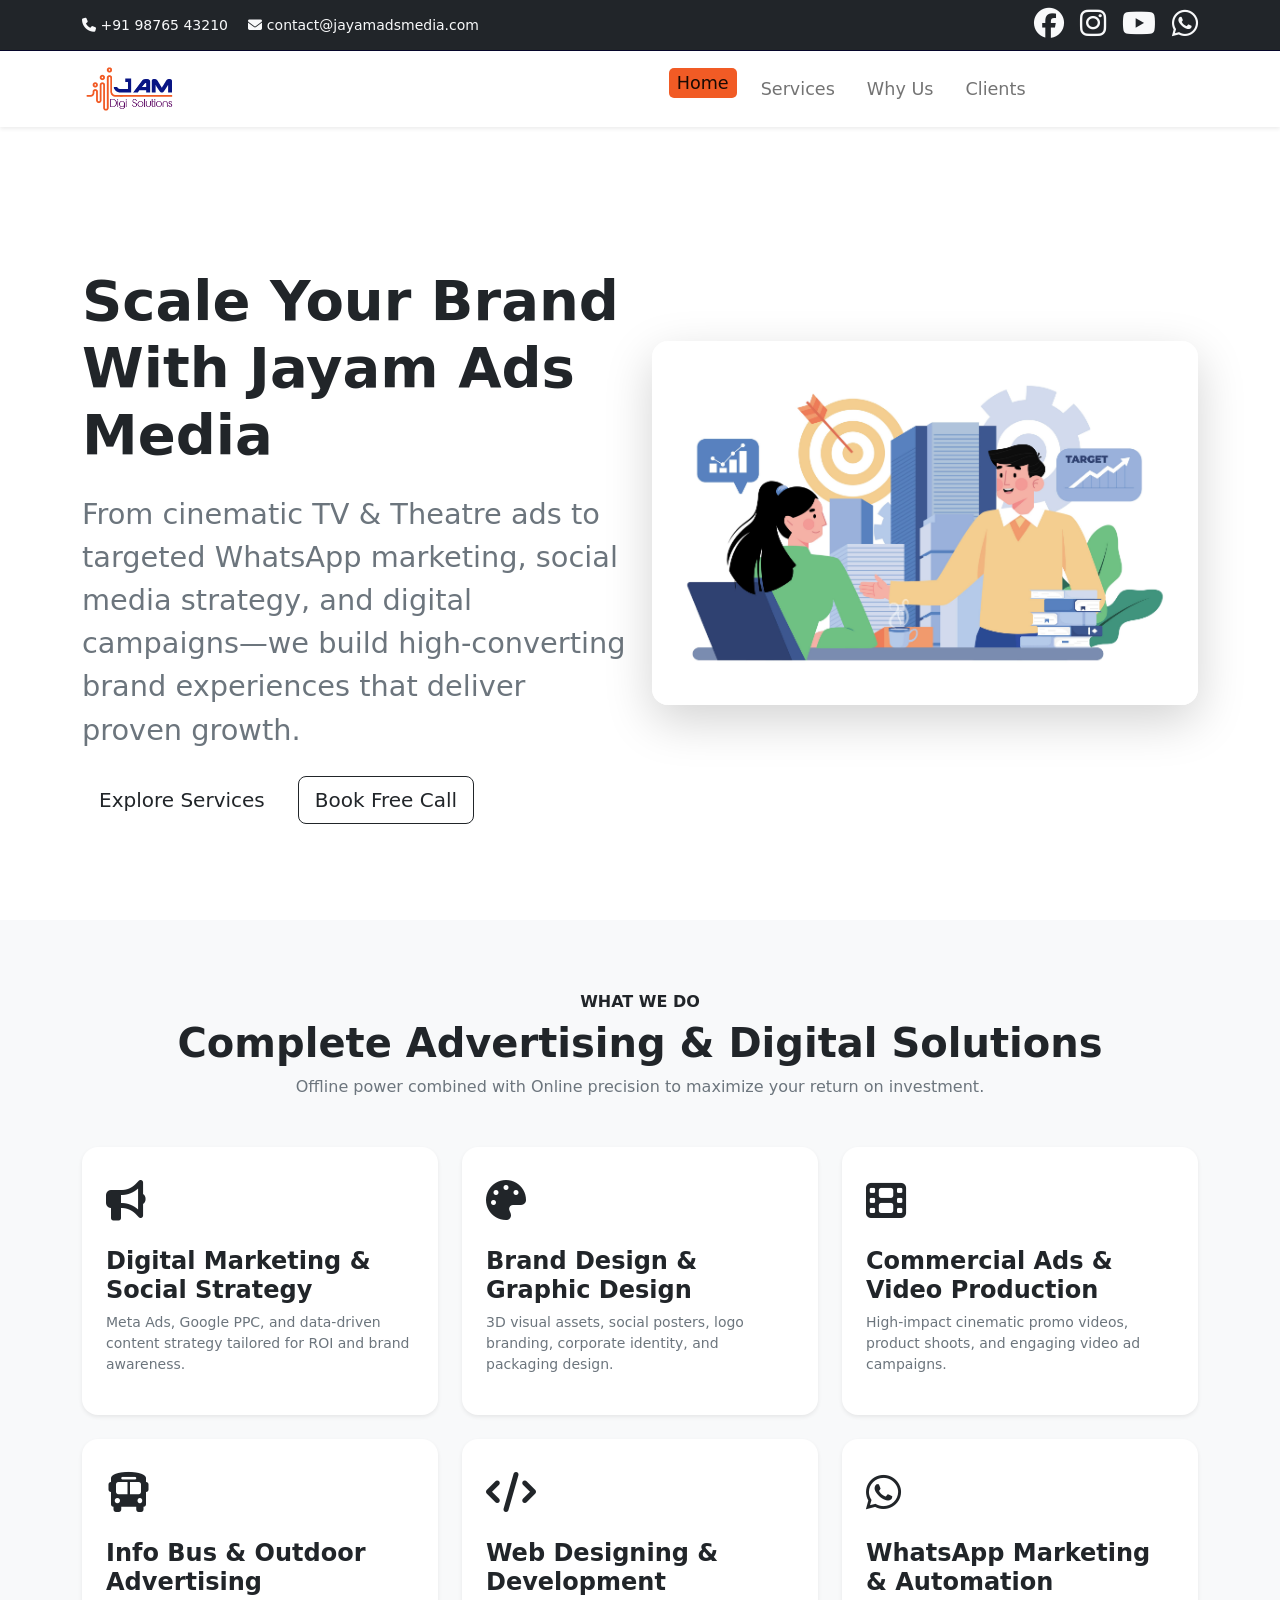
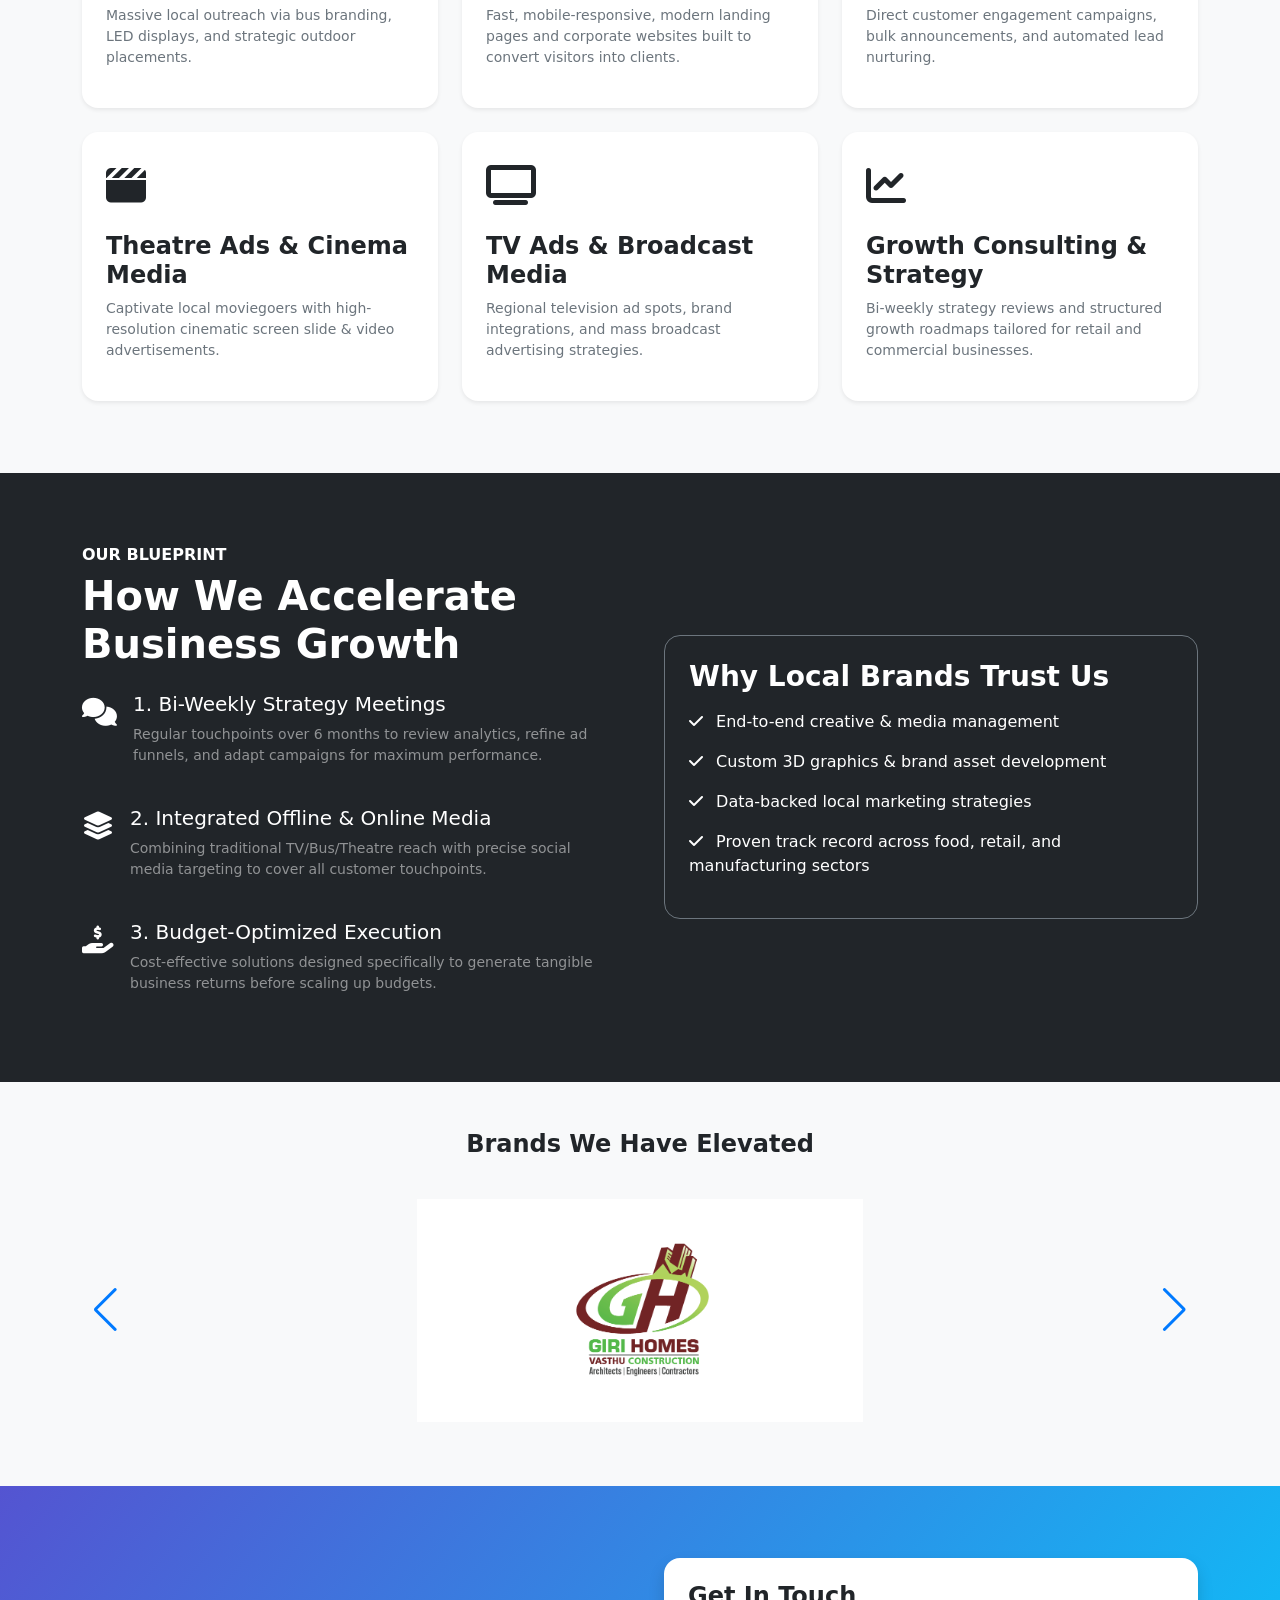
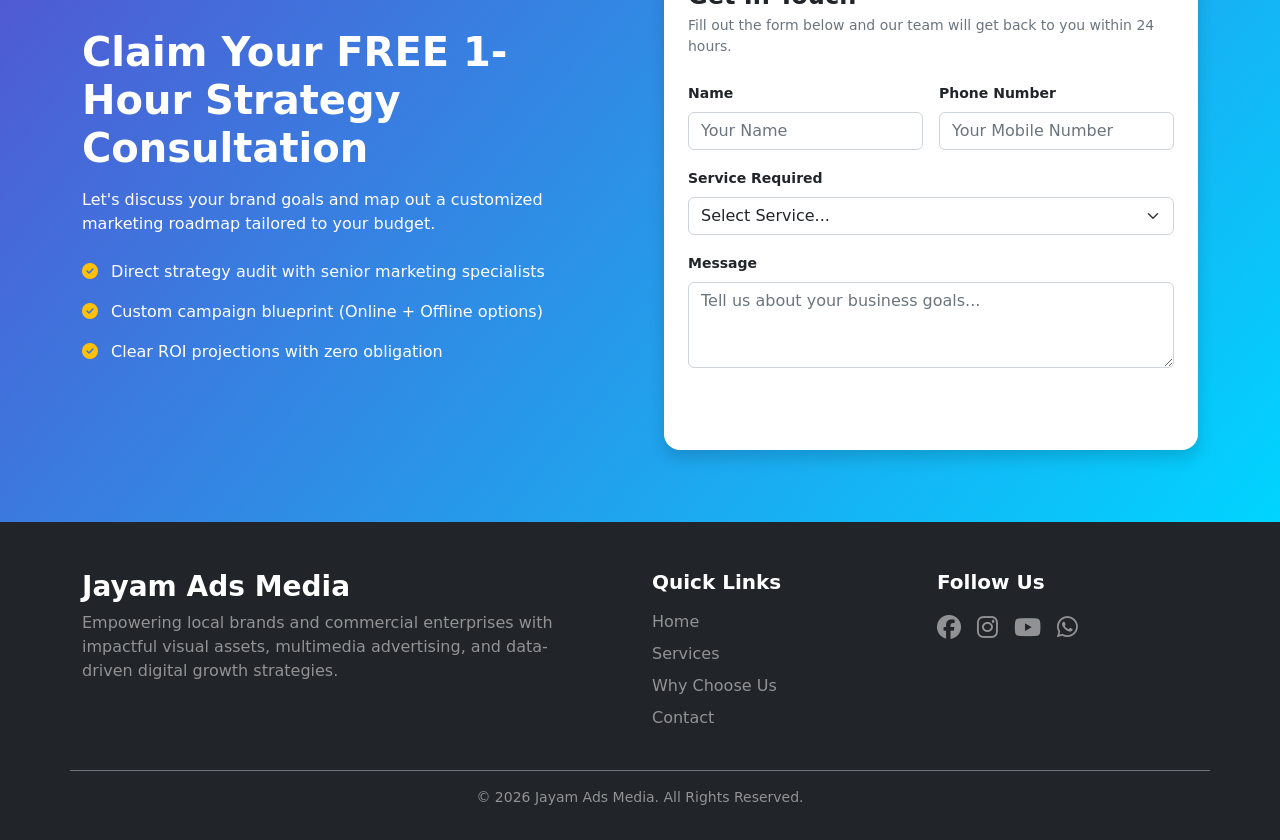
==== commit 2cfdb270: "Update index.html" ====
--- a/index.html
+++ b/index.html
@@ -2,305 +2,321 @@
 <html lang="en">
   <head>
     <meta charset="UTF-8" />
-    <meta
-      name="description"
-      content="Digital Marketing Website in Kumbakonam"
-    />
-    <meta name="keywords" content="HTML, CSS, JavaScript" />
-    <meta name="author" content="Batrinath" />
+    <meta name="description" content="Premier Digital Marketing & Advertising Agency in Kumbakonam - Jayam Ads Media" />
+    <meta name="keywords" content="Digital Marketing, TV Ads, Theatre Ads, Bus Advertising, Social Media Marketing, Web Design, Graphic Design" />
     <meta name="viewport" content="width=device-width, initial-scale=1.0" />
-    <title>Jam Digi Solution | Home</title>
+    <title>Jayam Ads Media | 360° Digital & Media Agency</title>
+    
+    <!-- Bootstrap 5 CSS -->
     <link href="./css/bootstrap.min.css" rel="stylesheet" />
-    <link
-      rel="stylesheet"
-      href="https://cdnjs.cloudflare.com/ajax/libs/font-awesome/6.5.1/css/all.min.css"
-      integrity="sha512-DTOQO9RWCH3ppGqcWaEA1BIZOC6xxalwEsw9c2QQeAIftl+Vegovlnee1c9QX4TctnWMn13TZye+giMm8e2LwA=="
-      crossorigin="anonymous"
-      referrerpolicy="no-referrer"
-    />
-    <link
-      rel="stylesheet"
-      href="https://cdn.jsdelivr.net/npm/swiper@11/swiper-bundle.min.css"
-    />
+    <!-- FontAwesome 6 -->
+    <link rel="stylesheet" href="https://cdnjs.cloudflare.com/ajax/libs/font-awesome/6.5.1/css/all.min.css" />
+    <!-- Swiper CSS -->
+    <link rel="stylesheet" href="https://cdn.jsdelivr.net/npm/swiper@11/swiper-bundle.min.css" />
+    <!-- Custom CSS -->
     <link rel="stylesheet" href="./css/style.css" />
   </head>
   <body>
-    <header>
-      <div class="container-fluid row justify-content-end pt-4">
-        <ul class="social-link col-sm-2 align-self-end">
-          <li><i class="fa-brands fa-square-facebook"></i></li>
-          <li><i class="fa-brands fa-square-instagram"></i></li>
-          <li><i class="fa-brands fa-x-twitter"></i></li>
+
+    <!-- Header & Top Bar -->
+    <header class="py-2 bg-dark text-light">
+      <div class="container d-flex justify-content-between align-items-center">
+        <div class="top-info small">
+          <span class="me-3"><i class="fa-solid fa-phone text-orange"></i> +91 98765 43210</span>
+          <span><i class="fa-solid fa-envelope text-orange"></i> contact@jayamadsmedia.com</span>
+        </div>
+        <ul class="social-link d-flex list-unstyled m-0 gap-3 fs-5">
+          <li><a href="#" class="text-light"><i class="fa-brands fa-facebook"></i></a></li>
+          <li><a href="#" class="text-light"><i class="fa-brands fa-instagram"></i></a></li>
+          <li><a href="#" class="text-light"><i class="fa-brands fa-youtube"></i></a></li>
+          <li><a href="#" class="text-light"><i class="fa-brands fa-whatsapp"></i></a></li>
         </ul>
       </div>
     </header>
-    <!-- Navbar start -->
-    <nav class="navbar bg-light bg-body-tertiary">
-      <div class="my-container d-flex justify-content-between">
-        <a class="nav-logo" href="#">
-          <img src="./img/logo.png" alt="Jam Digi Solution" />
+
+    <!-- Navbar -->
+    <nav class="navbar navbar-expand-lg sticky-top bg-white shadow-sm">
+      <div class="container">
+        <a class="navbar-brand font-bold" href="#">
+          <img src="./img/logo.png" alt="Jayam Ads Media Logo" height="50" />
         </a>
-        <div
-          id="navbarLinks"
-          class="d-flex justify-content-between align-items-center w-40"
-        >
-          <a class="nav-link active" aria-current="page" href="#">Home</a>
-          <a class="nav-link" href="#">About us</a>
-          <a class="nav-link" href="#">Services</a>
-          <a class="nav-link" href="#">Contact</a>
+        <button class="navbar-toggler" type="button" data-bs-toggle="collapse" data-bs-target="#navbarNav">
+          <span class="navbar-toggler-icon"></span>
+        </button>
+        <div class="collapse navbar-collapse justify-content-end" id="navbarNav">
+          <ul class="navbar-nav gap-3">
+            <li class="nav-item"><a class="nav-link active" href="#home">Home</a></li>
+            <li class="nav-item"><a class="nav-link" href="#services">Services</a></li>
+            <li class="nav-item"><a class="nav-link" href="#why-us">Why Us</a></li>
+            <li class="nav-item"><a class="nav-link" href="#brands">Clients</a></li>
+            <li class="nav-item"><a class="btn btn-orange text-white px-4 ms-2" href="#contact">Get Quote</a></li>
+          </ul>
         </div>
       </div>
     </nav>
-    <!-- Navbar end -->
-    <!-- Main start -->
-
-    <main>
+
+    <!-- Hero Section -->
+    <section id="home" class="hero-section py-5">
       <div class="container py-md-5">
-        <div class="row justify-content-around py-md-5">
-          <div
-            id="hero-content"
-            class="col-md-5 align-self-center order-2 order-md-1 p-4 p-md-4"
-          >
-            <h3 class="hero-text">
-              Empower Your Brand's Digital Odyssey with
-              <span class="second">Jam Digi Solutions!</span>
-            </h3>
-            <p class="hero-subtext mt-4">
-              Jam helps small businesses grow and lot of our clients are making
-              less than 20k in income when they start with us.
+        <div class="row align-items-center">
+          <div class="col-lg-6 order-2 order-lg-1">
+            <span class="badge bg-soft-orange text-orange mb-3 px-3 py-2 rounded-pill fw-bold">360° Marketing & Media Agency</span>
+            <h1 class="display-4 fw-bold hero-title">
+              Scale Your Brand With <span class="text-orange">Jayam Ads Media</span>
+            </h1>
+            <p class="hero-subtext text-muted my-4">
+              From cinematic TV & Theatre ads to targeted WhatsApp marketing, social media strategy, and digital campaigns—we build high-converting brand experiences that deliver proven growth.
             </p>
-          </div>
-          <div
-            id="hero-img"
-            class="col-md-6 align-self-center order-1 order-md-2"
-          >
-            <img src="./img/mainbanner.jpg" alt="mainbanner" />
-          </div>
-        </div>
-      </div>
-    </main>
-    <!-- Main end -->
-
-    <!-- working point start -->
-    <section class="point-header">
-      <div class="container py-3 py-md-5 text-center">
-        <p>
-          If you read through the 3 points below, you will see that you can,
-          that we are what you are looking for
-        </p>
-        <small>Many of our clients bi weekly meetings for the 6 months</small>
-      </div>
-    </section>
-
-    <section class="points-sub">
+            <div class="d-flex gap-3">
+              <a href="#services" class="btn btn-primary-custom btn-lg">Explore Services</a>
+              <a href="#contact" class="btn btn-outline-dark btn-lg">Book Free Call</a>
+            </div>
+          </div>
+          <div class="col-lg-6 order-1 order-lg-2 mb-4 mb-lg-0 text-center">
+            <img src="./img/mainbanner.jpg" class="img-fluid rounded-4 shadow-lg" alt="Digital Marketing Agency" />
+          </div>
+        </div>
+      </div>
+    </section>
+
+    <!-- Services Section -->
+    <section id="services" class="py-5 bg-light">
+      <div class="container py-md-4">
+        <div class="text-center mb-5">
+          <h6 class="text-orange fw-bold text-uppercase">What We Do</h6>
+          <h2 class="fw-bold fs-1">Complete Advertising & Digital Solutions</h2>
+          <p class="text-muted">Offline power combined with Online precision to maximize your return on investment.</p>
+        </div>
+
+        <div class="row g-4">
+          <!-- Service 1 -->
+          <div class="col-md-6 col-lg-4">
+            <div class="service-card p-4 bg-white rounded-4 shadow-sm h-100">
+              <div class="icon-box mb-3 text-orange fs-1"><i class="fa-solid fa-bullhorn"></i></div>
+              <h4 class="fw-bold mb-2">Digital Marketing & Social Strategy</h4>
+              <p class="text-muted small">Meta Ads, Google PPC, and data-driven content strategy tailored for ROI and brand awareness.</p>
+            </div>
+          </div>
+          <!-- Service 2 -->
+          <div class="col-md-6 col-lg-4">
+            <div class="service-card p-4 bg-white rounded-4 shadow-sm h-100">
+              <div class="icon-box mb-3 text-orange fs-1"><i class="fa-solid fa-palette"></i></div>
+              <h4 class="fw-bold mb-2">Brand Design & Graphic Design</h4>
+              <p class="text-muted small">3D visual assets, social posters, logo branding, corporate identity, and packaging design.</p>
+            </div>
+          </div>
+          <!-- Service 3 -->
+          <div class="col-md-6 col-lg-4">
+            <div class="service-card p-4 bg-white rounded-4 shadow-sm h-100">
+              <div class="icon-box mb-3 text-orange fs-1"><i class="fa-solid fa-film"></i></div>
+              <h4 class="fw-bold mb-2">Commercial Ads & Video Production</h4>
+              <p class="text-muted small">High-impact cinematic promo videos, product shoots, and engaging video ad campaigns.</p>
+            </div>
+          </div>
+          <!-- Service 4 -->
+          <div class="col-md-6 col-lg-4">
+            <div class="service-card p-4 bg-white rounded-4 shadow-sm h-100">
+              <div class="icon-box mb-3 text-orange fs-1"><i class="fa-solid fa-bus"></i></div>
+              <h4 class="fw-bold mb-2">Info Bus & Outdoor Advertising</h4>
+              <p class="text-muted small">Massive local outreach via bus branding, LED displays, and strategic outdoor placements.</p>
+            </div>
+          </div>
+          <!-- Service 5 -->
+          <div class="col-md-6 col-lg-4">
+            <div class="service-card p-4 bg-white rounded-4 shadow-sm h-100">
+              <div class="icon-box mb-3 text-orange fs-1"><i class="fa-solid fa-code"></i></div>
+              <h4 class="fw-bold mb-2">Web Designing & Development</h4>
+              <p class="text-muted small">Fast, mobile-responsive, modern landing pages and corporate websites built to convert visitors into clients.</p>
+            </div>
+          </div>
+          <!-- Service 6 -->
+          <div class="col-md-6 col-lg-4">
+            <div class="service-card p-4 bg-white rounded-4 shadow-sm h-100">
+              <div class="icon-box mb-3 text-orange fs-1"><i class="fa-brands fa-whatsapp"></i></div>
+              <h4 class="fw-bold mb-2">WhatsApp Marketing & Automation</h4>
+              <p class="text-muted small">Direct customer engagement campaigns, bulk announcements, and automated lead nurturing.</p>
+            </div>
+          </div>
+          <!-- Service 7 -->
+          <div class="col-md-6 col-lg-4">
+            <div class="service-card p-4 bg-white rounded-4 shadow-sm h-100">
+              <div class="icon-box mb-3 text-orange fs-1"><i class="fa-solid fa-clapperboard"></i></div>
+              <h4 class="fw-bold mb-2">Theatre Ads & Cinema Media</h4>
+              <p class="text-muted small">Captivate local moviegoers with high-resolution cinematic screen slide & video advertisements.</p>
+            </div>
+          </div>
+          <!-- Service 8 -->
+          <div class="col-md-6 col-lg-4">
+            <div class="service-card p-4 bg-white rounded-4 shadow-sm h-100">
+              <div class="icon-box mb-3 text-orange fs-1"><i class="fa-solid fa-tv"></i></div>
+              <h4 class="fw-bold mb-2">TV Ads & Broadcast Media</h4>
+              <p class="text-muted small">Regional television ad spots, brand integrations, and mass broadcast advertising strategies.</p>
+            </div>
+          </div>
+          <!-- Service 9 -->
+          <div class="col-md-6 col-lg-4">
+            <div class="service-card p-4 bg-white rounded-4 shadow-sm h-100">
+              <div class="icon-box mb-3 text-orange fs-1"><i class="fa-solid fa-chart-line"></i></div>
+              <h4 class="fw-bold mb-2">Growth Consulting & Strategy</h4>
+              <p class="text-muted small">Bi-weekly strategy reviews and structured growth roadmaps tailored for retail and commercial businesses.</p>
+            </div>
+          </div>
+        </div>
+      </div>
+    </section>
+
+    <!-- Why Choose Us -->
+    <section id="why-us" class="py-5 bg-dark text-white">
+      <div class="container py-md-4">
+        <div class="row align-items-center g-5">
+          <div class="col-lg-6">
+            <h6 class="text-orange fw-bold">OUR BLUEPRINT</h6>
+            <h2 class="display-6 fw-bold mb-4">How We Accelerate Business Growth</h2>
+            <div class="d-flex mb-4">
+              <div class="me-3 fs-3 text-orange"><i class="fa-solid fa-comments"></i></div>
+              <div>
+                <h5>1. Bi-Weekly Strategy Meetings</h5>
+                <p class="text-white-50 small">Regular touchpoints over 6 months to review analytics, refine ad funnels, and adapt campaigns for maximum performance.</p>
+              </div>
+            </div>
+            <div class="d-flex mb-4">
+              <div class="me-3 fs-3 text-orange"><i class="fa-solid fa-layer-group"></i></div>
+              <div>
+                <h5>2. Integrated Offline & Online Media</h5>
+                <p class="text-white-50 small">Combining traditional TV/Bus/Theatre reach with precise social media targeting to cover all customer touchpoints.</p>
+              </div>
+            </div>
+            <div class="d-flex">
+              <div class="me-3 fs-3 text-orange"><i class="fa-solid fa-hand-holding-dollar"></i></div>
+              <div>
+                <h5>3. Budget-Optimized Execution</h5>
+                <p class="text-white-50 small">Cost-effective solutions designed specifically to generate tangible business returns before scaling up budgets.</p>
+              </div>
+            </div>
+          </div>
+          <div class="col-lg-6">
+            <div class="p-4 bg-secondary-dark rounded-4 border border-secondary">
+              <h3 class="fw-bold mb-3 text-orange">Why Local Brands Trust Us</h3>
+              <ul class="list-unstyled d-grid gap-3">
+                <li><i class="fa-solid fa-check text-orange me-2"></i> End-to-end creative & media management</li>
+                <li><i class="fa-solid fa-check text-orange me-2"></i> Custom 3D graphics & brand asset development</li>
+                <li><i class="fa-solid fa-check text-orange me-2"></i> Data-backed local marketing strategies</li>
+                <li><i class="fa-solid fa-check text-orange me-2"></i> Proven track record across food, retail, and manufacturing sectors</li>
+              </ul>
+            </div>
+          </div>
+        </div>
+      </div>
+    </section>
+
+    <!-- Brands Carousel Section -->
+    <section id="brands" class="py-5 bg-light">
       <div class="container">
-        <div class="row justify-content-between p-md-5">
-          <div class="col-md-5 order-2 order-md-1 py-3 p-md-0">
-            <h5>Point 1</h5>
-            <h3>Bi-Weekly Strategy Meetings for 6 Months</h3>
-            <p>
-              At <span class="second">Jam Digi Solution</span>, our commitment
-              extends beyond services; it's about the journey. Through bi-weekly
-              meetings over a span of six months, we immerse ourselves in
-              understanding your business's trajectory, goals, and challenges.
-              These meetings serve as touchpoints where we collaboratively chart
-              progress from Point A to Point B, ensuring that each stride aligns
-              with your vision.
+        <h4 class="text-center fw-bold mb-4">Brands We Have Elevated</h4>
+        <div class="swiper py-3">
+          <div class="swiper-wrapper align-items-center">
+            <div class="swiper-slide text-center"><img src="./img/brands/Giri.png" class="img-fluid brand-img" alt="Giri" /></div>
+            <div class="swiper-slide text-center"><img src="./img/brands/dubai.png" class="img-fluid brand-img" alt="Dubai" /></div>
+            <div class="swiper-slide text-center"><img src="./img/brands/icecream.png" class="img-fluid brand-img" alt="Ice Cream" /></div>
+            <div class="swiper-slide text-center"><img src="./img/brands/periyasami.png" class="img-fluid brand-img" alt="Periyasami" /></div>
+            <div class="swiper-slide text-center"><img src="./img/brands/Topi.png" class="img-fluid brand-img" alt="Topi" /></div>
+          </div>
+          <div class="swiper-button-prev"></div>
+          <div class="swiper-button-next"></div>
+        </div>
+      </div>
+    </section>
+
+    <!-- Contact Form Section -->
+    <section id="contact" class="contactform py-5 text-white">
+      <div class="container py-md-4">
+        <div class="row g-5 align-items-center">
+          <div class="col-lg-6">
+            <h2 class="display-6 fw-bold mb-3">Claim Your FREE 1-Hour Strategy Consultation</h2>
+            <p class="mb-4">Let's discuss your brand goals and map out a customized marketing roadmap tailored to your budget.</p>
+            <ul class="list-unstyled d-grid gap-3">
+              <li><i class="fa-solid fa-circle-check text-warning me-2"></i> Direct strategy audit with senior marketing specialists</li>
+              <li><i class="fa-solid fa-circle-check text-warning me-2"></i> Custom campaign blueprint (Online + Offline options)</li>
+              <li><i class="fa-solid fa-circle-check text-warning me-2"></i> Clear ROI projections with zero obligation</li>
+            </ul>
+          </div>
+          <div class="col-lg-6">
+            <div class="card p-4 rounded-4 shadow border-0 text-dark">
+              <h4 class="fw-bold mb-1">Get In Touch</h4>
+              <p class="text-muted small mb-4">Fill out the form below and our team will get back to you within 24 hours.</p>
+              <form>
+                <div class="row g-3">
+                  <div class="col-md-6">
+                    <label class="form-label small fw-bold">Name</label>
+                    <input type="text" class="form-control" placeholder="Your Name" required />
+                  </div>
+                  <div class="col-md-6">
+                    <label class="form-label small fw-bold">Phone Number</label>
+                    <input type="tel" class="form-control" placeholder="Your Mobile Number" required />
+                  </div>
+                  <div class="col-12">
+                    <label class="form-label small fw-bold">Service Required</label>
+                    <select class="form-select">
+                      <option selected>Select Service...</option>
+                      <option>Digital Marketing & Social Ads</option>
+                      <option>TV & Theatre Ads</option>
+                      <option>Info Bus Advertising</option>
+                      <option>Brand & Graphic Design</option>
+                      <option>Web Designing</option>
+                      <option>WhatsApp Marketing</option>
+                    </select>
+                  </div>
+                  <div class="col-12">
+                    <label class="form-label small fw-bold">Message</label>
+                    <textarea class="form-control" rows="3" placeholder="Tell us about your business goals..."></textarea>
+                  </div>
+                  <div class="col-12">
+                    <button type="submit" class="btn btn-orange text-white w-100 py-2 fw-bold">Send Message</button>
+                  </div>
+                </div>
+              </form>
+            </div>
+          </div>
+        </div>
+      </div>
+    </section>
+
+    <!-- Footer -->
+    <footer class="bg-dark text-white pt-5 pb-3">
+      <div class="container">
+        <div class="row g-4 pb-4 border-bottom border-secondary">
+          <div class="col-lg-6">
+            <h3 class="fw-bold text-orange">Jayam Ads Media</h3>
+            <p class="text-white-50 me-md-5">
+              Empowering local brands and commercial enterprises with impactful visual assets, multimedia advertising, and data-driven digital growth strategies.
             </p>
           </div>
-          <div class="col-md-5 order-1 order-md-2 my-3 my-md-0">
-            <img class="rounded-1" src="./img/point1.jpg" alt="ponit1" />
-          </div>
-        </div>
-
-        <div class="row justify-content-between p-md-5">
-          <div class="col-md-5">
-            <img class="rounded-1" src="./img/point2.png" alt="point3" />
-          </div>
-          <div class="col-md-5 py-3 p-md-0">
-            <h5>Point 2</h5>
-            <h3>Helping Small Businesses Grow in Two Ways</h3>
-            <p>
-              Our approach revolves around empowering your growth. Firstly,
-              through comprehensive bi-weekly strategy sessions, we delve deep
-              into your business dynamics, analyzing its pulse to determine
-              precisely what's required for the next leap forward. Secondly, we
-              infuse our expertise into tailored strategies, equipping you with
-              the tools to thrive in an ever-evolving market landscape.
-            </p>
-          </div>
-        </div>
-        <div class="row justify-content-between p-md-5">
-          <div class="col-md-5 order-2 order-md-1 py-3 p-md-0">
-            <h5>Point 3</h5>
-            <h3>Affordable Recommendations for Sustainable Growth</h3>
-            <p>
-              Understanding that every investment matters, we meticulously
-              recommend services that synchronize with your budget. Our goal
-              isn't just to provide services; it's to foster growth. We believe
-              in a model where payment aligns with the growth we create. It's
-              not about cost; it's about the value generated. Let us showcase
-              our commitment by showing you tangible growth before any financial
-              commitment.
-            </p>
-          </div>
-          <div class="col-md-5 order-1 order-md-2">
-            <img class="rounded-1" src="./img/point3.webp" alt="point3" />
-          </div>
-        </div>
-      </div>
-    </section>
-    <!-- working point  end-->
-    <!-- Slider main container -->
-    <section class="brands">
-      <h4 class="text-center pt-4">Meet Our Brands</h4>
-      <div class="swiper py-5">
-        <!-- Additional required wrapper -->
-        <div class="swiper-wrapper">
-          <!-- Slides -->
-          <div class="swiper-slide">
-            <img src="./img/brands/Giri.png" alt="ethnics" />
-          </div>
-          <div class="swiper-slide">
-            <img src="./img/brands/dubai.png" alt="dubai" />
-          </div>
-
-          <div class="swiper-slide">
-            <img src="./img/brands/icecream.png" alt="icecream" />
-          </div>
-          <div class="swiper-slide">
-            <img src="./img/brands/periyasami.png" alt="periyasami" />
-          </div>
-          <div class="swiper-slide">
-            <img src="./img/brands/Topi.png" alt="topi" />
-          </div>
-        </div>
-
-        <!-- If we need navigation buttons -->
-        <div class="swiper-button-prev"></div>
-        <div class="swiper-button-next"></div>
-      </div>
-    </section>
-    <!-- contact start -->
-    <section class="contactform">
-      <div class="container px-md-5 py-5 pt-md-5">
-        <div class="row pt-md-7 gx-5">
-          <div class="col-md-6 text-light">
-            <h2>It All Start with a FREE One Hour Consultation</h2>
-            <p class="fw-bold my-md-5">
-              Here is what to expect in your consultation :
-            </p>
-            <ul>
-              <li>You will meet with our expert</li>
-              <li>
-                We will ask you lots of questions about business and your goals
-              </li>
-              <li>We will develope one of our A B timelines for you</li>
-              <li>
-                We will talk about the pro+ services that are available to help
-              </li>
+          <div class="col-lg-3 col-6">
+            <h5 class="fw-bold mb-3">Quick Links</h5>
+            <ul class="list-unstyled text-white-50 d-grid gap-2">
+              <li><a href="#home" class="text-white-50">Home</a></li>
+              <li><a href="#services" class="text-white-50">Services</a></li>
+              <li><a href="#why-us" class="text-white-50">Why Choose Us</a></li>
+              <li><a href="#contact" class="text-white-50">Contact</a></li>
             </ul>
           </div>
-          <div class="col-md-6">
-            <div class="card p-md-5 rounded-1 border w-md-75">
-              <div class="card-body text-start">
-                <h5 class="card-title fw-bold f2-1">Contact Us Today</h5>
-                <p class="card-text">
-                  Send us a message and will respond as soons as possible
-                </p>
-                <form class="row">
-                  <div class="col-md-6">
-                    <div class="my-md-3">
-                      <label for="username" class="form-label">Name</label>
-                      <input
-                        type="text"
-                        class="form-control rounded-01"
-                        id="username"
-                        placeholder="John"
-                      />
-                    </div>
-                  </div>
-                  <div class="col-md-6">
-                    <div class="my-md-3">
-                      <label for="useremail" class="form-label">Email</label>
-                      <input
-                        type="email"
-                        class="form-control rounded-1"
-                        id="useremail"
-                        placeholder="name@example.com"
-                      />
-                    </div>
-                  </div>
-                  <div class="col-12">
-                    <div class="mb-3">
-                      <label for="message" class="form-label">Message</label>
-                      <textarea
-                        class="form-control rounded-1"
-                        id="message"
-                        rows="3"
-                      ></textarea>
-                    </div>
-                  </div>
-                  <div class="col-12 text-end">
-                    <button class="btn btn-primary rounded-1">
-                      Send Message
-                    </button>
-                  </div>
-                </form>
-              </div>
-            </div>
-          </div>
-        </div>
-      </div>
-    </section>
-    <!-- contact end -->
-    <!-- footer start -->
-    <footer>
-      <div class="container p-md-5 p-sm-3">
-        <div class="row text-light py-3 py-md-0">
-          <div class="col-md-6">
-            <h4 class="mb-md-4">Jam Digi Solution</h4>
-            <p>
-              At Jam Digi Solution, we're passionate about crafting digital
-              experiences that resonate. Our mission is to propel your brand
-              forward in the digital sphere, utilizing innovative strategies and
-              creative solutions. Let's collaborate to amplify your online
-              presence and achieve your digital aspirations. Join us on this
-              journey towards digital success
-            </p>
-          </div>
-          <div class="col-md-6">
-            <ul
-              class="navlink d-flex justify-content-between list-unstyled ms-auto"
-            >
-              <li><a href="#">Home</a></li>
-              <li><a href="#">About us</a></li>
-              <li><a href="#">Service</a></li>
-              <li><a href="#">Contact</a></li>
-            </ul>
-            <ul class="d-flex justify-content-end list-unstyled fs-5">
-              <li class="mx-3">
-                <a href="#">
-                  <i class="col-4 fa-brands fa-square-facebook"></i>
-                </a>
-              </li>
-              <li class="mx-3">
-                <a href="">
-                  <i class="col-4 fa-brands fa-square-instagram"></i>
-                </a>
-              </li>
-              <li class="mx-3">
-                <a href="#"><i class="col-4 fa-brands fa-x-twitter"></i></a>
-              </li>
-            </ul>
-          </div>
-        </div>
-      </div>
-      <div class="bg-light text-center py-1">
-        <p class="my-2">@ 2024 Jayam. All Rights Reserved</p>
+          <div class="col-lg-3 col-6">
+            <h5 class="fw-bold mb-3">Follow Us</h5>
+            <div class="d-flex gap-3 fs-4">
+              <a href="#" class="text-white-50"><i class="fa-brands fa-facebook"></i></a>
+              <a href="#" class="text-white-50"><i class="fa-brands fa-instagram"></i></a>
+              <a href="#" class="text-white-50"><i class="fa-brands fa-youtube"></i></a>
+              <a href="#" class="text-white-50"><i class="fa-brands fa-whatsapp"></i></a>
+            </div>
+          </div>
+        </div>
+        <div class="text-center pt-3 small text-white-50">
+          <p>© 2026 Jayam Ads Media. All Rights Reserved.</p>
+        </div>
       </div>
     </footer>
-    <!-- footer end -->
+
+    <!-- JS Files -->
     <script src="./js/bootstrap.bundle.min.js"></script>
     <script src="https://cdn.jsdelivr.net/npm/swiper@11/swiper-bundle.min.js"></script>
     <script src="./js/app.js"></script>
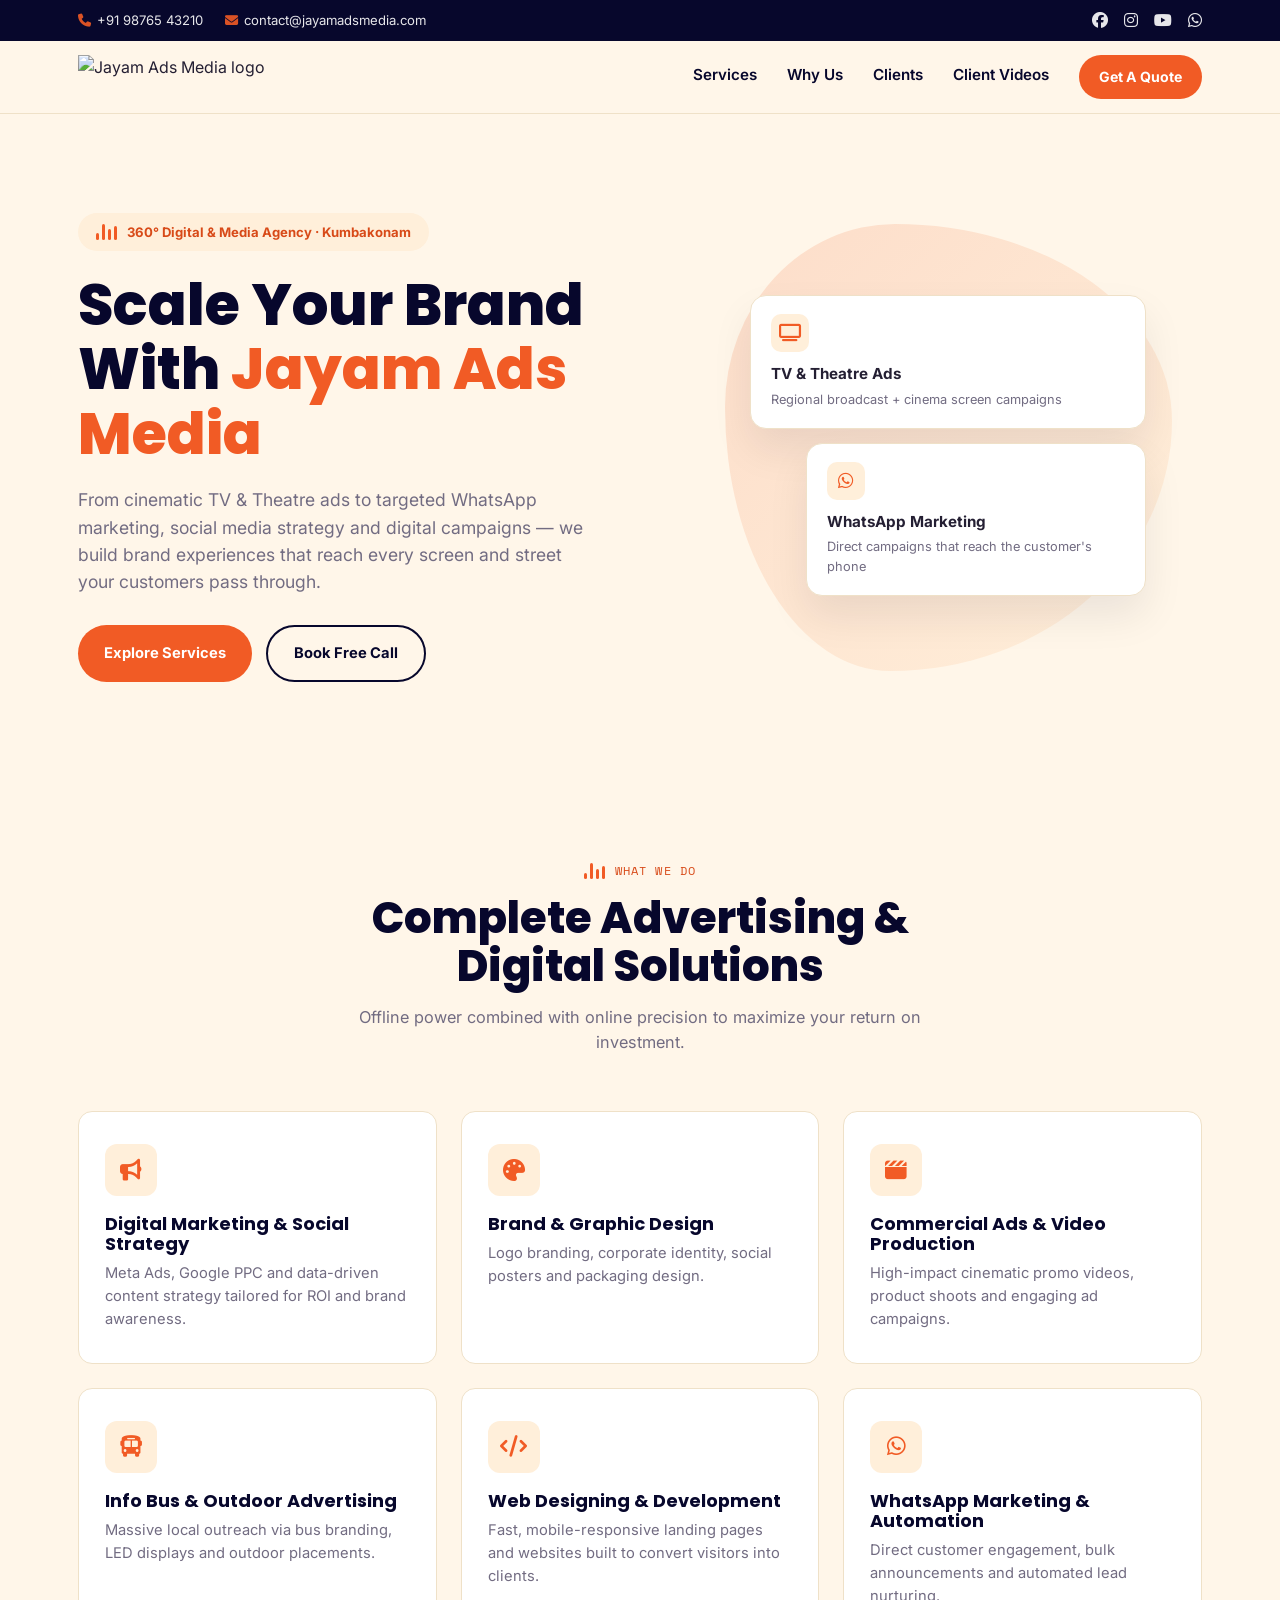
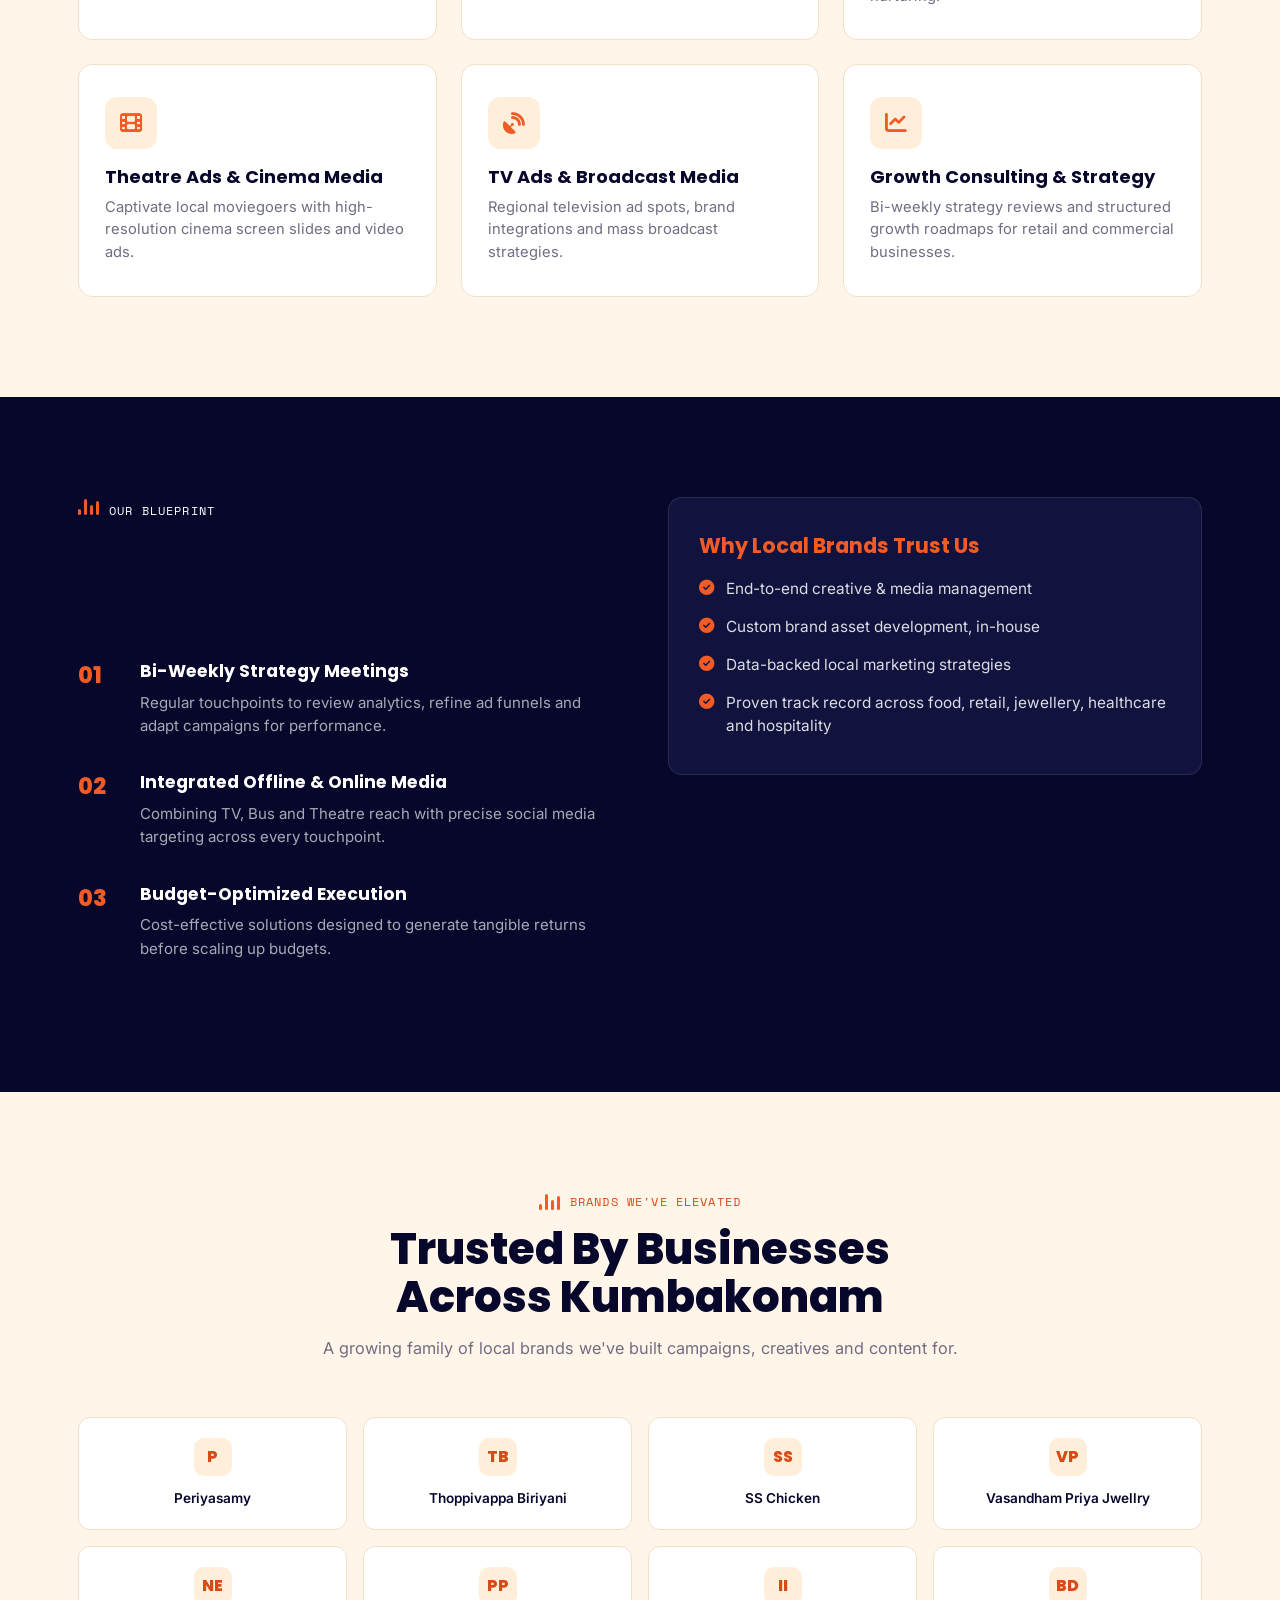
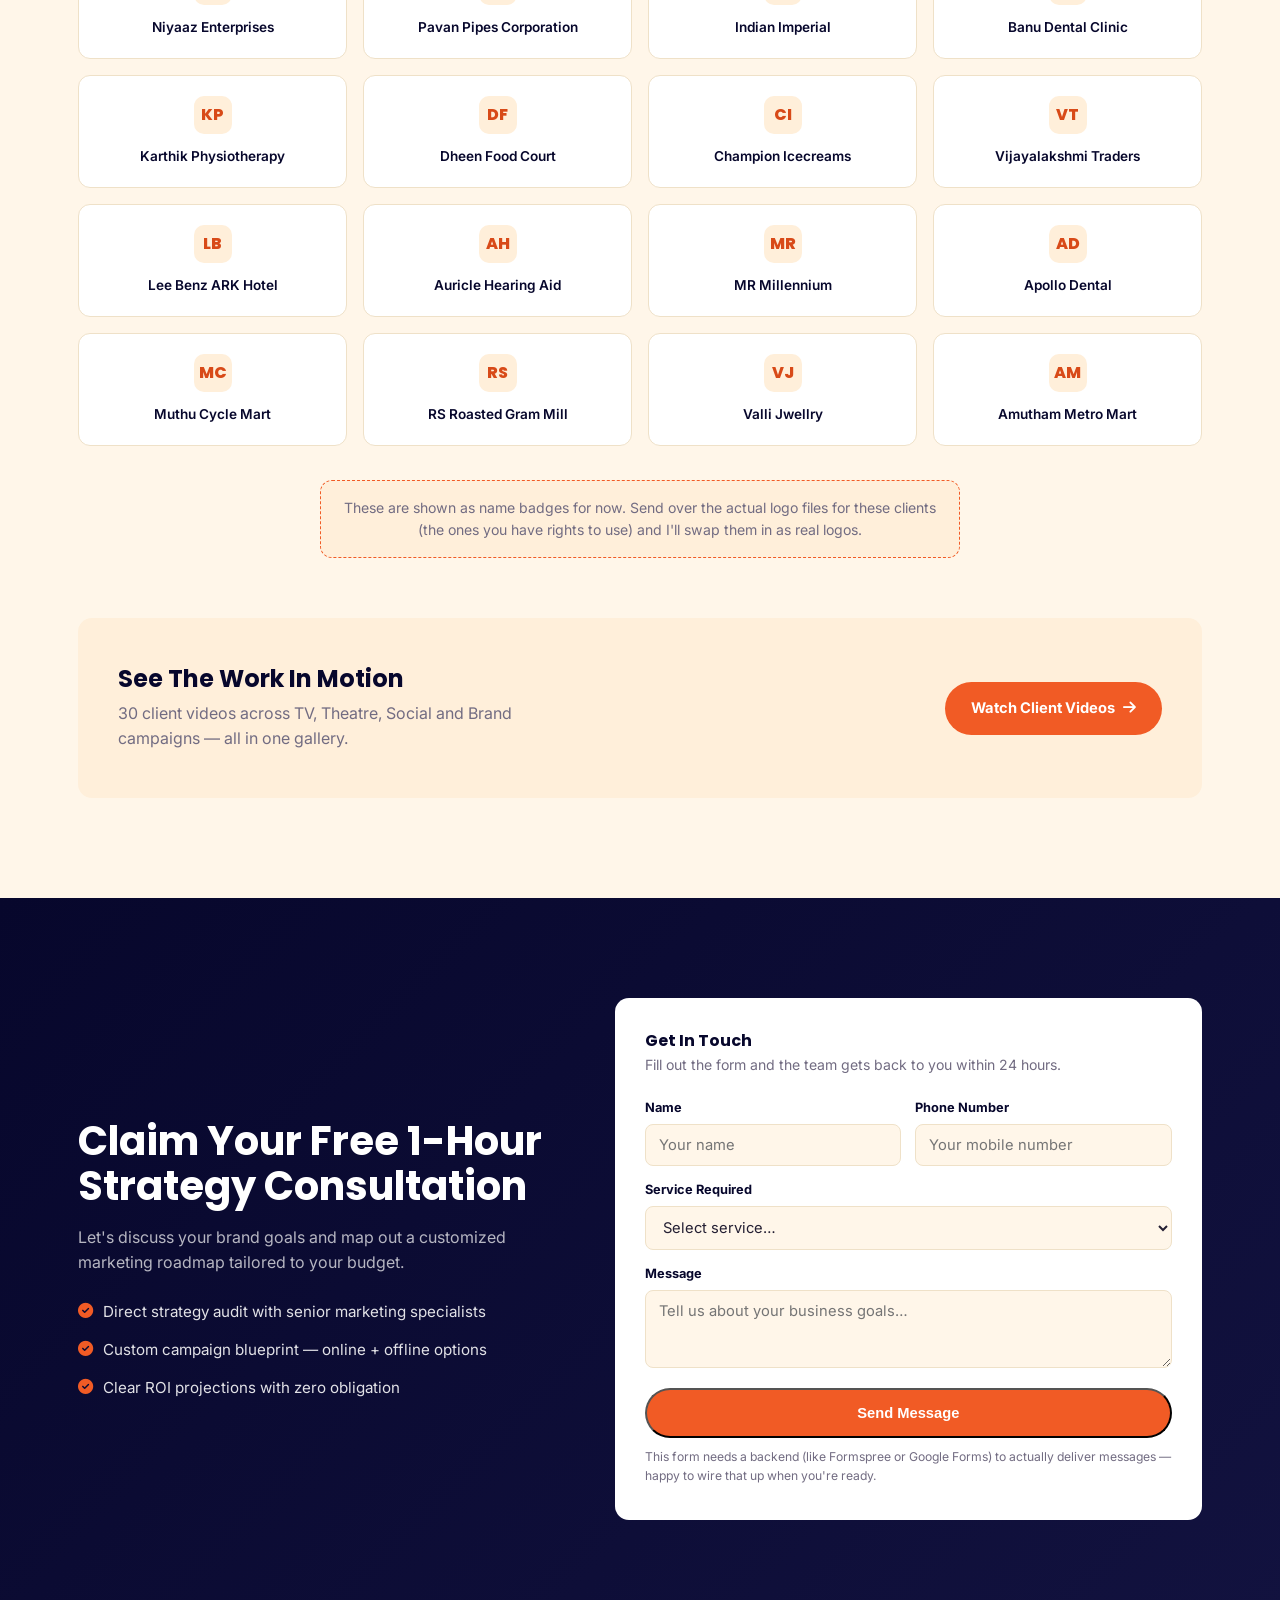
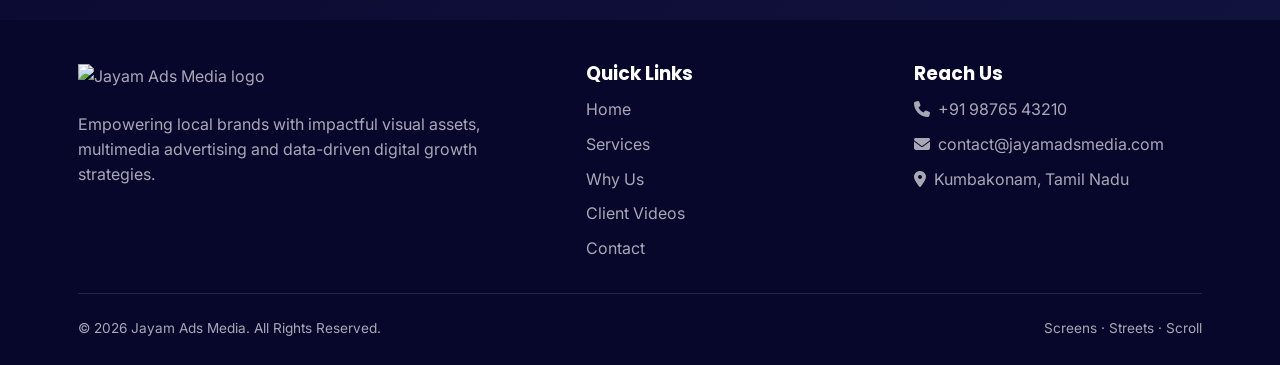
==== commit 105717d1: "Update index.html" ====
--- a/index.html
+++ b/index.html
@@ -1,324 +1,433 @@
 <!DOCTYPE html>
 <html lang="en">
-  <head>
-    <meta charset="UTF-8" />
-    <meta name="description" content="Premier Digital Marketing & Advertising Agency in Kumbakonam - Jayam Ads Media" />
-    <meta name="keywords" content="Digital Marketing, TV Ads, Theatre Ads, Bus Advertising, Social Media Marketing, Web Design, Graphic Design" />
-    <meta name="viewport" content="width=device-width, initial-scale=1.0" />
-    <title>Jayam Ads Media | 360° Digital & Media Agency</title>
-    
-    <!-- Bootstrap 5 CSS -->
-    <link href="./css/bootstrap.min.css" rel="stylesheet" />
-    <!-- FontAwesome 6 -->
-    <link rel="stylesheet" href="https://cdnjs.cloudflare.com/ajax/libs/font-awesome/6.5.1/css/all.min.css" />
-    <!-- Swiper CSS -->
-    <link rel="stylesheet" href="https://cdn.jsdelivr.net/npm/swiper@11/swiper-bundle.min.css" />
-    <!-- Custom CSS -->
-    <link rel="stylesheet" href="./css/style.css" />
-  </head>
-  <body>
-
-    <!-- Header & Top Bar -->
-    <header class="py-2 bg-dark text-light">
-      <div class="container d-flex justify-content-between align-items-center">
-        <div class="top-info small">
-          <span class="me-3"><i class="fa-solid fa-phone text-orange"></i> +91 98765 43210</span>
-          <span><i class="fa-solid fa-envelope text-orange"></i> contact@jayamadsmedia.com</span>
+<head>
+<meta charset="UTF-8">
+<meta name="viewport" content="width=device-width, initial-scale=1.0">
+<title>Jayam Ads Media | 360° Digital &amp; Media Agency — Kumbakonam</title>
+<meta name="description" content="Jayam Ads Media — Digital Marketing, Brand Design, TV, Theatre &amp; Bus Advertising agency based in Kumbakonam.">
+<link rel="preconnect" href="https://fonts.googleapis.com">
+<link rel="preconnect" href="https://fonts.gstatic.com" crossorigin>
+<link href="https://fonts.googleapis.com/css2?family=Poppins:wght@600;700;800&family=Inter:wght@400;500;600;700&family=Space+Mono:wght@400;700&display=swap" rel="stylesheet">
+<link rel="stylesheet" href="https://cdnjs.cloudflare.com/ajax/libs/font-awesome/6.5.1/css/all.min.css">
+<style>
+  :root{
+    --cream:      #FFF6E9;
+    --cream-alt:  #FFEFDA;
+    --panel:      #FFFFFF;
+    --navy:       #07072C;
+    --navy-soft:  #12123F;
+    --orange:     #F15B25;
+    --orange-dark:#D84A18;
+    --ink:        #241F33;
+    --muted:      #726C82;
+    --line:       #EFE1C8;
+    --radius:     14px;
+  }
+  *{margin:0;padding:0;box-sizing:border-box;}
+  html{scroll-behavior:smooth;}
+  body{
+    background:var(--cream);
+    color:var(--ink);
+    font-family:'Inter', sans-serif;
+    line-height:1.55;
+    overflow-x:hidden;
+  }
+  ::selection{background:var(--orange); color:#fff;}
+  h1,h2,h3,h4{font-family:'Poppins', sans-serif; color:var(--navy); line-height:1.12;}
+  a{color:inherit; text-decoration:none;}
+  img{display:block; max-width:100%;}
+  .wrap{max-width:1180px; margin:0 auto; padding:0 28px;}
+  section{position:relative;}
+  a:focus-visible, button:focus-visible{outline:2px solid var(--orange); outline-offset:3px;}
+  @media (prefers-reduced-motion: reduce){
+    *{animation-duration:0.01ms !important; animation-iteration-count:1 !important; transition-duration:0.01ms !important; scroll-behavior:auto !important;}
+  }
+  .mono{font-family:'Space Mono', monospace; letter-spacing:0.1em; text-transform:uppercase; font-size:0.72rem;}
+
+  /* equalizer motif - echoes the logo */
+  .eq{display:inline-flex; align-items:flex-end; gap:3px; height:16px; margin-right:10px;}
+  .eq span{width:3px; background:var(--orange); border-radius:2px; animation:eqbeat 1.1s ease-in-out infinite;}
+  .eq span:nth-child(1){height:40%; animation-delay:0s;}
+  .eq span:nth-child(2){height:100%; animation-delay:.15s;}
+  .eq span:nth-child(3){height:65%; animation-delay:.3s;}
+  .eq span:nth-child(4){height:85%; animation-delay:.45s;}
+  @keyframes eqbeat{0%,100%{transform:scaleY(0.55);} 50%{transform:scaleY(1);}}
+
+  /* ---------- top bar ---------- */
+  .topbar{background:var(--navy); color:#fff; padding:8px 0; font-size:0.82rem;}
+  .topbar .wrap{display:flex; justify-content:space-between; align-items:center; flex-wrap:wrap; gap:8px;}
+  .topbar a{color:#fff; opacity:0.9;}
+  .topbar .contacts{display:flex; gap:22px; flex-wrap:wrap;}
+  .topbar .contacts i{color:var(--orange); margin-right:6px;}
+  .topbar .socials{display:flex; gap:16px; font-size:1rem;}
+  .topbar .socials a:hover{color:var(--orange);}
+
+  /* ---------- header/nav ---------- */
+  header{position:sticky; top:0; z-index:100; background:var(--cream); border-bottom:1px solid var(--line);}
+  .nav{display:flex; align-items:center; justify-content:space-between; padding:14px 28px; max-width:1180px; margin:0 auto;}
+  .brand{display:flex; align-items:center; gap:10px;}
+  .brand img{height:44px; width:auto;}
+  .navlinks{display:flex; gap:30px; align-items:center;}
+  .navlinks a:not(.cta-nav){font-weight:600; font-size:0.95rem; color:var(--navy); position:relative; padding-bottom:4px;}
+  .navlinks a:not(.cta-nav)::after{content:""; position:absolute; left:0; bottom:0; width:0; height:2px; background:var(--orange); transition:width .2s ease;}
+  .navlinks a:not(.cta-nav):hover::after{width:100%;}
+  .cta-nav{background:var(--orange); color:#fff !important; padding:11px 20px; border-radius:999px; font-weight:700; font-size:0.88rem; transition:transform .18s ease, background .18s ease;}
+  .cta-nav:hover{background:var(--orange-dark); transform:translateY(-2px);}
+  .navtoggle{display:none;}
+  @media (max-width:820px){
+    .navlinks{position:fixed; top:0; right:0; bottom:0; width:78%; max-width:320px; background:var(--panel); flex-direction:column; align-items:flex-start; padding:100px 32px 32px; gap:26px; transform:translateX(100%); transition:transform .35s ease; box-shadow:-8px 0 30px rgba(0,0,0,0.08);}
+    .navlinks.open{transform:translateX(0);}
+    .navtoggle{display:flex; flex-direction:column; gap:5px; background:none; border:none; cursor:pointer; padding:8px; z-index:110;}
+    .navtoggle span{width:22px; height:2px; background:var(--navy);}
+  }
+
+  /* ---------- hero ---------- */
+  .hero{padding:80px 0 60px;}
+  .hero .row{display:grid; grid-template-columns:1.05fr 0.95fr; gap:56px; align-items:center;}
+  .badge-pill{display:inline-flex; align-items:center; background:var(--cream-alt); color:var(--orange-dark); font-weight:700; font-size:0.82rem; padding:9px 18px; border-radius:999px; margin-bottom:22px;}
+  .hero h1{font-size:clamp(2.4rem, 5vw, 3.6rem); font-weight:800; margin-bottom:20px;}
+  .hero h1 span{color:var(--orange);}
+  .hero p.lead{color:var(--muted); font-size:1.1rem; max-width:520px; margin-bottom:30px;}
+  .hero-ctas{display:flex; gap:14px; flex-wrap:wrap;}
+  .btn{font-weight:700; font-size:0.92rem; padding:15px 26px; border-radius:999px; display:inline-flex; align-items:center; gap:8px; transition:transform .18s ease, background .18s ease, color .18s ease, border-color .18s ease;}
+  .btn-primary{background:var(--orange); color:#fff;}
+  .btn-primary:hover{background:var(--orange-dark); transform:translateY(-2px);}
+  .btn-outline{border:2px solid var(--navy); color:var(--navy);}
+  .btn-outline:hover{background:var(--navy); color:#fff; transform:translateY(-2px);}
+
+  .hero-visual{position:relative; aspect-ratio:1/1; display:flex; align-items:center; justify-content:center;}
+  .hero-visual .blob{position:absolute; inset:6%; background:linear-gradient(135deg, var(--orange) 0%, #FFC98A 100%); border-radius:38% 62% 63% 37% / 41% 44% 56% 59%; opacity:0.16;}
+  .hero-visual .card-stack{position:relative; width:78%;}
+  .hero-visual .mini-card{background:var(--panel); border:1px solid var(--line); border-radius:16px; padding:18px 20px; box-shadow:0 20px 40px rgba(7,7,44,0.08); position:relative;}
+  .hero-visual .mini-card.a{margin-bottom:18px;}
+  .hero-visual .mini-card.b{margin-left:14%; transform:translateY(-4px);}
+  .hero-visual .mini-card h5{font-size:0.95rem; margin-bottom:4px;}
+  .hero-visual .mini-card p{font-size:0.8rem; color:var(--muted); margin:0;}
+  .hero-visual .mini-card .icon{width:38px; height:38px; border-radius:10px; background:var(--cream-alt); color:var(--orange); display:flex; align-items:center; justify-content:center; margin-bottom:10px; font-size:1.1rem;}
+  @media (max-width:900px){ .hero .row{grid-template-columns:1fr;} .hero-visual{margin-top:20px;} }
+
+  section.pad{padding:100px 0;}
+  section.pad-sm{padding:70px 0;}
+  .section-head{text-align:center; max-width:640px; margin:0 auto 56px;}
+  .section-head .mono{color:var(--orange-dark); display:inline-flex; align-items:center; margin-bottom:14px;}
+  .section-head h2{font-size:clamp(1.9rem, 4.5vw, 2.7rem); font-weight:800; margin-bottom:14px;}
+  .section-head p{color:var(--muted); font-size:1.02rem;}
+
+  /* ---------- services ---------- */
+  .services-grid{display:grid; grid-template-columns:repeat(3, 1fr); gap:24px;}
+  .service-card{background:var(--panel); border:1px solid var(--line); border-radius:var(--radius); padding:32px 26px; transition:transform .2s ease, box-shadow .2s ease, border-color .2s ease;}
+  .service-card:hover{transform:translateY(-6px); box-shadow:0 22px 40px rgba(7,7,44,0.08); border-color:var(--orange);}
+  .service-card .icon{width:52px; height:52px; border-radius:12px; background:var(--cream-alt); color:var(--orange); display:flex; align-items:center; justify-content:center; font-size:1.35rem; margin-bottom:18px;}
+  .service-card h4{font-size:1.12rem; margin-bottom:8px;}
+  .service-card p{color:var(--muted); font-size:0.92rem;}
+  @media (max-width:900px){ .services-grid{grid-template-columns:1fr 1fr;} }
+  @media (max-width:600px){ .services-grid{grid-template-columns:1fr;} }
+
+  /* ---------- why us ---------- */
+  .whyus{background:var(--navy); color:#fff;}
+  .whyus .section-head h2, .whyus .section-head p{color:#fff;}
+  .whyus .section-head p{color:rgba(255,255,255,0.7);}
+  .whyus .section-head .mono{color:var(--orange);}
+  .why-grid{display:grid; grid-template-columns:1fr 1fr; gap:56px; align-items:start;}
+  .why-point{display:flex; gap:18px; margin-bottom:32px;}
+  .why-point .num{font-family:'Poppins',sans-serif; font-weight:800; font-size:1.4rem; color:var(--orange); flex-shrink:0; width:44px;}
+  .why-point h5{color:#fff; font-size:1.08rem; margin-bottom:6px; font-family:'Poppins',sans-serif; font-weight:700;}
+  .why-point p{color:rgba(255,255,255,0.65); font-size:0.94rem;}
+  .why-card{background:var(--navy-soft); border:1px solid rgba(255,255,255,0.1); border-radius:var(--radius); padding:36px 30px;}
+  .why-card h3{color:var(--orange); font-size:1.3rem; margin-bottom:20px;}
+  .why-card ul{list-style:none; display:grid; gap:14px;}
+  .why-card li{display:flex; gap:12px; color:rgba(255,255,255,0.85); font-size:0.96rem;}
+  .why-card li i{color:var(--orange); margin-top:3px;}
+  @media (max-width:860px){ .why-grid{grid-template-columns:1fr;} }
+
+  /* ---------- clients ---------- */
+  .clients-grid{display:grid; grid-template-columns:repeat(4, 1fr); gap:16px;}
+  .client-chip{background:var(--panel); border:1px solid var(--line); border-radius:12px; padding:20px 16px; text-align:center; transition:transform .18s ease, border-color .18s ease, box-shadow .18s ease;}
+  .client-chip:hover{transform:translateY(-4px); border-color:var(--orange); box-shadow:0 14px 28px rgba(7,7,44,0.07);}
+  .client-chip .mark{width:38px; height:38px; margin:0 auto 12px; border-radius:10px; background:var(--cream-alt); color:var(--orange-dark); display:flex; align-items:center; justify-content:center; font-family:'Poppins',sans-serif; font-weight:800; font-size:1rem;}
+  .client-chip span{font-size:0.85rem; font-weight:600; color:var(--navy); display:block;}
+  @media (max-width:820px){ .clients-grid{grid-template-columns:repeat(3,1fr);} }
+  @media (max-width:560px){ .clients-grid{grid-template-columns:repeat(2,1fr);} }
+  .clients-note{max-width:640px; margin:34px auto 0; text-align:center; color:var(--muted); font-size:0.88rem; background:var(--cream-alt); border:1px dashed var(--orange); border-radius:12px; padding:16px 20px;}
+
+  .video-cta{background:var(--cream-alt); border-radius:var(--radius); padding:48px 40px; display:flex; align-items:center; justify-content:space-between; gap:24px; flex-wrap:wrap; margin-top:60px;}
+  .video-cta h3{font-size:1.5rem; margin-bottom:8px;}
+  .video-cta p{color:var(--muted); max-width:420px;}
+
+  /* ---------- contact ---------- */
+  .contact-sec{background:linear-gradient(135deg, var(--navy) 0%, var(--navy-soft) 100%); color:#fff;}
+  .contact-grid{display:grid; grid-template-columns:0.9fr 1.1fr; gap:56px; align-items:center;}
+  .contact-grid h2{color:#fff; font-size:clamp(1.8rem,4vw,2.5rem); margin-bottom:16px;}
+  .contact-grid > div:first-child p{color:rgba(255,255,255,0.7); margin-bottom:26px;}
+  .contact-grid .checklist{list-style:none; display:grid; gap:14px;}
+  .contact-grid .checklist li{display:flex; gap:10px; color:rgba(255,255,255,0.88); font-size:0.95rem;}
+  .contact-grid .checklist i{color:var(--orange); margin-top:3px;}
+  .contact-card{background:var(--panel); border-radius:var(--radius); padding:34px 30px; color:var(--ink);}
+  .contact-card h4{margin-bottom:4px;}
+  .contact-card .sub{color:var(--muted); font-size:0.88rem; margin-bottom:22px;}
+  .form-row{display:grid; grid-template-columns:1fr 1fr; gap:14px; margin-bottom:14px;}
+  .form-row.full{grid-template-columns:1fr;}
+  label{display:block; font-size:0.8rem; font-weight:700; margin-bottom:6px; color:var(--navy);}
+  input, select, textarea{width:100%; border:1px solid var(--line); background:var(--cream); border-radius:8px; padding:11px 13px; font-family:'Inter',sans-serif; font-size:0.92rem; color:var(--ink);}
+  input:focus, select:focus, textarea:focus{outline:2px solid var(--orange); border-color:var(--orange);}
+  .form-note{font-size:0.76rem; color:var(--muted); margin-top:10px;}
+  @media (max-width:860px){ .contact-grid{grid-template-columns:1fr;} .form-row{grid-template-columns:1fr;} }
+
+  footer{background:var(--navy); color:rgba(255,255,255,0.65); padding:44px 0 26px;}
+  .footer-top{display:grid; grid-template-columns:1.3fr 0.8fr 0.8fr; gap:40px; padding-bottom:32px; border-bottom:1px solid rgba(255,255,255,0.12); margin-bottom:24px;}
+  .footer-top h3{color:#fff; margin-bottom:12px;}
+  .footer-top .brand-foot{display:flex; align-items:center; gap:10px; margin-bottom:14px;}
+  .footer-top .brand-foot img{height:34px;}
+  .footer-top ul{list-style:none; display:grid; gap:10px;}
+  .footer-top a:hover{color:var(--orange);}
+  .footer-bottom{display:flex; justify-content:space-between; flex-wrap:wrap; gap:10px; font-size:0.85rem;}
+  @media (max-width:820px){ .footer-top{grid-template-columns:1fr 1fr;} }
+  @media (max-width:560px){ .footer-top{grid-template-columns:1fr;} }
+
+  .reveal{opacity:0; transform:translateY(22px); transition:opacity .6s ease, transform .6s ease;}
+  .reveal.in{opacity:1; transform:translateY(0);}
+</style>
+</head>
+<body>
+
+<div class="topbar">
+  <div class="wrap">
+    <div class="contacts">
+      <a href="tel:+919876543210"><i class="fa-solid fa-phone"></i>+91 98765 43210</a>
+      <a href="mailto:contact@jayamadsmedia.com"><i class="fa-solid fa-envelope"></i>contact@jayamadsmedia.com</a>
+    </div>
+    <div class="socials">
+      <a href="#" aria-label="Facebook"><i class="fa-brands fa-facebook"></i></a>
+      <a href="#" aria-label="Instagram"><i class="fa-brands fa-instagram"></i></a>
+      <a href="#" aria-label="YouTube"><i class="fa-brands fa-youtube"></i></a>
+      <a href="https://wa.me/919876543210" aria-label="WhatsApp"><i class="fa-brands fa-whatsapp"></i></a>
+    </div>
+  </div>
+</div>
+
+<header>
+  <div class="nav">
+    <a href="#top" class="brand"><img src="logo.png" alt="Jayam Ads Media logo"></a>
+    <nav class="navlinks" id="navlinks">
+      <a href="#services">Services</a>
+      <a href="#why-us">Why Us</a>
+      <a href="#clients">Clients</a>
+      <a href="client-work.html">Client Videos</a>
+      <a href="#contact" class="cta-nav">Get A Quote</a>
+    </nav>
+    <button class="navtoggle" id="navtoggle" aria-label="Toggle menu" aria-expanded="false"><span></span><span></span><span></span></button>
+  </div>
+</header>
+
+<section class="hero" id="top">
+  <div class="wrap">
+    <div class="row">
+      <div class="reveal">
+        <span class="badge-pill"><span class="eq"><span></span><span></span><span></span><span></span></span>360° Digital &amp; Media Agency · Kumbakonam</span>
+        <h1>Scale Your Brand With <span>Jayam Ads Media</span></h1>
+        <p class="lead">From cinematic TV &amp; Theatre ads to targeted WhatsApp marketing, social media strategy and digital campaigns — we build brand experiences that reach every screen and street your customers pass through.</p>
+        <div class="hero-ctas">
+          <a href="#services" class="btn btn-primary">Explore Services</a>
+          <a href="#contact" class="btn btn-outline">Book Free Call</a>
         </div>
-        <ul class="social-link d-flex list-unstyled m-0 gap-3 fs-5">
-          <li><a href="#" class="text-light"><i class="fa-brands fa-facebook"></i></a></li>
-          <li><a href="#" class="text-light"><i class="fa-brands fa-instagram"></i></a></li>
-          <li><a href="#" class="text-light"><i class="fa-brands fa-youtube"></i></a></li>
-          <li><a href="#" class="text-light"><i class="fa-brands fa-whatsapp"></i></a></li>
+      </div>
+      <div class="hero-visual reveal">
+        <div class="blob"></div>
+        <div class="card-stack">
+          <div class="mini-card a">
+            <div class="icon"><i class="fa-solid fa-tv"></i></div>
+            <h5>TV &amp; Theatre Ads</h5>
+            <p>Regional broadcast + cinema screen campaigns</p>
+          </div>
+          <div class="mini-card b">
+            <div class="icon"><i class="fa-brands fa-whatsapp"></i></div>
+            <h5>WhatsApp Marketing</h5>
+            <p>Direct campaigns that reach the customer's phone</p>
+          </div>
+        </div>
+      </div>
+    </div>
+  </div>
+</section>
+
+<section class="pad" id="services">
+  <div class="wrap">
+    <div class="section-head reveal">
+      <span class="mono"><span class="eq"><span></span><span></span><span></span><span></span></span>What We Do</span>
+      <h2>Complete Advertising &amp; Digital Solutions</h2>
+      <p>Offline power combined with online precision to maximize your return on investment.</p>
+    </div>
+    <div class="services-grid reveal">
+      <div class="service-card"><div class="icon"><i class="fa-solid fa-bullhorn"></i></div><h4>Digital Marketing &amp; Social Strategy</h4><p>Meta Ads, Google PPC and data-driven content strategy tailored for ROI and brand awareness.</p></div>
+      <div class="service-card"><div class="icon"><i class="fa-solid fa-palette"></i></div><h4>Brand &amp; Graphic Design</h4><p>Logo branding, corporate identity, social posters and packaging design.</p></div>
+      <div class="service-card"><div class="icon"><i class="fa-solid fa-clapperboard"></i></div><h4>Commercial Ads &amp; Video Production</h4><p>High-impact cinematic promo videos, product shoots and engaging ad campaigns.</p></div>
+      <div class="service-card"><div class="icon"><i class="fa-solid fa-bus"></i></div><h4>Info Bus &amp; Outdoor Advertising</h4><p>Massive local outreach via bus branding, LED displays and outdoor placements.</p></div>
+      <div class="service-card"><div class="icon"><i class="fa-solid fa-code"></i></div><h4>Web Designing &amp; Development</h4><p>Fast, mobile-responsive landing pages and websites built to convert visitors into clients.</p></div>
+      <div class="service-card"><div class="icon"><i class="fa-brands fa-whatsapp"></i></div><h4>WhatsApp Marketing &amp; Automation</h4><p>Direct customer engagement, bulk announcements and automated lead nurturing.</p></div>
+      <div class="service-card"><div class="icon"><i class="fa-solid fa-film"></i></div><h4>Theatre Ads &amp; Cinema Media</h4><p>Captivate local moviegoers with high-resolution cinema screen slides and video ads.</p></div>
+      <div class="service-card"><div class="icon"><i class="fa-solid fa-satellite-dish"></i></div><h4>TV Ads &amp; Broadcast Media</h4><p>Regional television ad spots, brand integrations and mass broadcast strategies.</p></div>
+      <div class="service-card"><div class="icon"><i class="fa-solid fa-chart-line"></i></div><h4>Growth Consulting &amp; Strategy</h4><p>Bi-weekly strategy reviews and structured growth roadmaps for retail and commercial businesses.</p></div>
+    </div>
+  </div>
+</section>
+
+<section class="pad whyus" id="why-us">
+  <div class="wrap">
+    <div class="why-grid">
+      <div class="reveal">
+        <span class="mono"><span class="eq"><span></span><span></span><span></span><span></span></span>Our Blueprint</span>
+        <h2 style="margin-top:14px; margin-bottom:36px; font-size:clamp(1.8rem,4vw,2.4rem);">How We Accelerate Business Growth</h2>
+        <div class="why-point"><div class="num">01</div><div><h5>Bi-Weekly Strategy Meetings</h5><p>Regular touchpoints to review analytics, refine ad funnels and adapt campaigns for performance.</p></div></div>
+        <div class="why-point"><div class="num">02</div><div><h5>Integrated Offline &amp; Online Media</h5><p>Combining TV, Bus and Theatre reach with precise social media targeting across every touchpoint.</p></div></div>
+        <div class="why-point"><div class="num">03</div><div><h5>Budget-Optimized Execution</h5><p>Cost-effective solutions designed to generate tangible returns before scaling up budgets.</p></div></div>
+      </div>
+      <div class="why-card reveal">
+        <h3>Why Local Brands Trust Us</h3>
+        <ul>
+          <li><i class="fa-solid fa-circle-check"></i>End-to-end creative &amp; media management</li>
+          <li><i class="fa-solid fa-circle-check"></i>Custom brand asset development, in-house</li>
+          <li><i class="fa-solid fa-circle-check"></i>Data-backed local marketing strategies</li>
+          <li><i class="fa-solid fa-circle-check"></i>Proven track record across food, retail, jewellery, healthcare and hospitality</li>
         </ul>
       </div>
-    </header>
-
-    <!-- Navbar -->
-    <nav class="navbar navbar-expand-lg sticky-top bg-white shadow-sm">
-      <div class="container">
-        <a class="navbar-brand font-bold" href="#">
-          <img src="./img/logo.png" alt="Jayam Ads Media Logo" height="50" />
-        </a>
-        <button class="navbar-toggler" type="button" data-bs-toggle="collapse" data-bs-target="#navbarNav">
-          <span class="navbar-toggler-icon"></span>
-        </button>
-        <div class="collapse navbar-collapse justify-content-end" id="navbarNav">
-          <ul class="navbar-nav gap-3">
-            <li class="nav-item"><a class="nav-link active" href="#home">Home</a></li>
-            <li class="nav-item"><a class="nav-link" href="#services">Services</a></li>
-            <li class="nav-item"><a class="nav-link" href="#why-us">Why Us</a></li>
-            <li class="nav-item"><a class="nav-link" href="#brands">Clients</a></li>
-            <li class="nav-item"><a class="btn btn-orange text-white px-4 ms-2" href="#contact">Get Quote</a></li>
-          </ul>
-        </div>
-      </div>
-    </nav>
-
-    <!-- Hero Section -->
-    <section id="home" class="hero-section py-5">
-      <div class="container py-md-5">
-        <div class="row align-items-center">
-          <div class="col-lg-6 order-2 order-lg-1">
-            <span class="badge bg-soft-orange text-orange mb-3 px-3 py-2 rounded-pill fw-bold">360° Marketing & Media Agency</span>
-            <h1 class="display-4 fw-bold hero-title">
-              Scale Your Brand With <span class="text-orange">Jayam Ads Media</span>
-            </h1>
-            <p class="hero-subtext text-muted my-4">
-              From cinematic TV & Theatre ads to targeted WhatsApp marketing, social media strategy, and digital campaigns—we build high-converting brand experiences that deliver proven growth.
-            </p>
-            <div class="d-flex gap-3">
-              <a href="#services" class="btn btn-primary-custom btn-lg">Explore Services</a>
-              <a href="#contact" class="btn btn-outline-dark btn-lg">Book Free Call</a>
+    </div>
+  </div>
+</section>
+
+<section class="pad" id="clients">
+  <div class="wrap">
+    <div class="section-head reveal">
+      <span class="mono"><span class="eq"><span></span><span></span><span></span><span></span></span>Brands We've Elevated</span>
+      <h2>Trusted By Businesses Across Kumbakonam</h2>
+      <p>A growing family of local brands we've built campaigns, creatives and content for.</p>
+    </div>
+    <div class="clients-grid reveal">
+      <div class="client-chip"><div class="mark">P</div><span>Periyasamy</span></div>
+      <div class="client-chip"><div class="mark">TB</div><span>Thoppivappa Biriyani</span></div>
+      <div class="client-chip"><div class="mark">SS</div><span>SS Chicken</span></div>
+      <div class="client-chip"><div class="mark">VP</div><span>Vasandham Priya Jwellry</span></div>
+      <div class="client-chip"><div class="mark">NE</div><span>Niyaaz Enterprises</span></div>
+      <div class="client-chip"><div class="mark">PP</div><span>Pavan Pipes Corporation</span></div>
+      <div class="client-chip"><div class="mark">II</div><span>Indian Imperial</span></div>
+      <div class="client-chip"><div class="mark">BD</div><span>Banu Dental Clinic</span></div>
+      <div class="client-chip"><div class="mark">KP</div><span>Karthik Physiotherapy</span></div>
+      <div class="client-chip"><div class="mark">DF</div><span>Dheen Food Court</span></div>
+      <div class="client-chip"><div class="mark">CI</div><span>Champion Icecreams</span></div>
+      <div class="client-chip"><div class="mark">VT</div><span>Vijayalakshmi Traders</span></div>
+      <div class="client-chip"><div class="mark">LB</div><span>Lee Benz ARK Hotel</span></div>
+      <div class="client-chip"><div class="mark">AH</div><span>Auricle Hearing Aid</span></div>
+      <div class="client-chip"><div class="mark">MR</div><span>MR Millennium</span></div>
+      <div class="client-chip"><div class="mark">AD</div><span>Apollo Dental</span></div>
+      <div class="client-chip"><div class="mark">MC</div><span>Muthu Cycle Mart</span></div>
+      <div class="client-chip"><div class="mark">RS</div><span>RS Roasted Gram Mill</span></div>
+      <div class="client-chip"><div class="mark">VJ</div><span>Valli Jwellry</span></div>
+      <div class="client-chip"><div class="mark">AM</div><span>Amutham Metro Mart</span></div>
+    </div>
+    <p class="clients-note reveal">These are shown as name badges for now. Send over the actual logo files for these clients (the ones you have rights to use) and I'll swap them in as real logos.</p>
+
+    <div class="video-cta reveal">
+      <div>
+        <h3>See The Work In Motion</h3>
+        <p>30 client videos across TV, Theatre, Social and Brand campaigns — all in one gallery.</p>
+      </div>
+      <a href="client-work.html" class="btn btn-primary">Watch Client Videos <i class="fa-solid fa-arrow-right"></i></a>
+    </div>
+  </div>
+</section>
+
+<section class="pad contact-sec" id="contact">
+  <div class="wrap">
+    <div class="contact-grid">
+      <div class="reveal">
+        <h2>Claim Your Free 1-Hour Strategy Consultation</h2>
+        <p>Let's discuss your brand goals and map out a customized marketing roadmap tailored to your budget.</p>
+        <ul class="checklist">
+          <li><i class="fa-solid fa-circle-check"></i>Direct strategy audit with senior marketing specialists</li>
+          <li><i class="fa-solid fa-circle-check"></i>Custom campaign blueprint — online + offline options</li>
+          <li><i class="fa-solid fa-circle-check"></i>Clear ROI projections with zero obligation</li>
+        </ul>
+      </div>
+      <div class="contact-card reveal">
+        <h4>Get In Touch</h4>
+        <p class="sub">Fill out the form and the team gets back to you within 24 hours.</p>
+        <form onsubmit="return false;">
+          <div class="form-row">
+            <div><label for="fname">Name</label><input id="fname" type="text" placeholder="Your name" required></div>
+            <div><label for="fphone">Phone Number</label><input id="fphone" type="tel" placeholder="Your mobile number" required></div>
+          </div>
+          <div class="form-row full">
+            <div><label for="fservice">Service Required</label>
+              <select id="fservice">
+                <option>Select service…</option>
+                <option>Digital Marketing &amp; Social Ads</option>
+                <option>TV &amp; Theatre Ads</option>
+                <option>Info Bus Advertising</option>
+                <option>Brand &amp; Graphic Design</option>
+                <option>Web Designing</option>
+                <option>WhatsApp Marketing</option>
+              </select>
             </div>
           </div>
-          <div class="col-lg-6 order-1 order-lg-2 mb-4 mb-lg-0 text-center">
-            <img src="./img/mainbanner.jpg" class="img-fluid rounded-4 shadow-lg" alt="Digital Marketing Agency" />
+          <div class="form-row full">
+            <div><label for="fmsg">Message</label><textarea id="fmsg" rows="3" placeholder="Tell us about your business goals…"></textarea></div>
           </div>
-        </div>
-      </div>
-    </section>
-
-    <!-- Services Section -->
-    <section id="services" class="py-5 bg-light">
-      <div class="container py-md-4">
-        <div class="text-center mb-5">
-          <h6 class="text-orange fw-bold text-uppercase">What We Do</h6>
-          <h2 class="fw-bold fs-1">Complete Advertising & Digital Solutions</h2>
-          <p class="text-muted">Offline power combined with Online precision to maximize your return on investment.</p>
-        </div>
-
-        <div class="row g-4">
-          <!-- Service 1 -->
-          <div class="col-md-6 col-lg-4">
-            <div class="service-card p-4 bg-white rounded-4 shadow-sm h-100">
-              <div class="icon-box mb-3 text-orange fs-1"><i class="fa-solid fa-bullhorn"></i></div>
-              <h4 class="fw-bold mb-2">Digital Marketing & Social Strategy</h4>
-              <p class="text-muted small">Meta Ads, Google PPC, and data-driven content strategy tailored for ROI and brand awareness.</p>
-            </div>
-          </div>
-          <!-- Service 2 -->
-          <div class="col-md-6 col-lg-4">
-            <div class="service-card p-4 bg-white rounded-4 shadow-sm h-100">
-              <div class="icon-box mb-3 text-orange fs-1"><i class="fa-solid fa-palette"></i></div>
-              <h4 class="fw-bold mb-2">Brand Design & Graphic Design</h4>
-              <p class="text-muted small">3D visual assets, social posters, logo branding, corporate identity, and packaging design.</p>
-            </div>
-          </div>
-          <!-- Service 3 -->
-          <div class="col-md-6 col-lg-4">
-            <div class="service-card p-4 bg-white rounded-4 shadow-sm h-100">
-              <div class="icon-box mb-3 text-orange fs-1"><i class="fa-solid fa-film"></i></div>
-              <h4 class="fw-bold mb-2">Commercial Ads & Video Production</h4>
-              <p class="text-muted small">High-impact cinematic promo videos, product shoots, and engaging video ad campaigns.</p>
-            </div>
-          </div>
-          <!-- Service 4 -->
-          <div class="col-md-6 col-lg-4">
-            <div class="service-card p-4 bg-white rounded-4 shadow-sm h-100">
-              <div class="icon-box mb-3 text-orange fs-1"><i class="fa-solid fa-bus"></i></div>
-              <h4 class="fw-bold mb-2">Info Bus & Outdoor Advertising</h4>
-              <p class="text-muted small">Massive local outreach via bus branding, LED displays, and strategic outdoor placements.</p>
-            </div>
-          </div>
-          <!-- Service 5 -->
-          <div class="col-md-6 col-lg-4">
-            <div class="service-card p-4 bg-white rounded-4 shadow-sm h-100">
-              <div class="icon-box mb-3 text-orange fs-1"><i class="fa-solid fa-code"></i></div>
-              <h4 class="fw-bold mb-2">Web Designing & Development</h4>
-              <p class="text-muted small">Fast, mobile-responsive, modern landing pages and corporate websites built to convert visitors into clients.</p>
-            </div>
-          </div>
-          <!-- Service 6 -->
-          <div class="col-md-6 col-lg-4">
-            <div class="service-card p-4 bg-white rounded-4 shadow-sm h-100">
-              <div class="icon-box mb-3 text-orange fs-1"><i class="fa-brands fa-whatsapp"></i></div>
-              <h4 class="fw-bold mb-2">WhatsApp Marketing & Automation</h4>
-              <p class="text-muted small">Direct customer engagement campaigns, bulk announcements, and automated lead nurturing.</p>
-            </div>
-          </div>
-          <!-- Service 7 -->
-          <div class="col-md-6 col-lg-4">
-            <div class="service-card p-4 bg-white rounded-4 shadow-sm h-100">
-              <div class="icon-box mb-3 text-orange fs-1"><i class="fa-solid fa-clapperboard"></i></div>
-              <h4 class="fw-bold mb-2">Theatre Ads & Cinema Media</h4>
-              <p class="text-muted small">Captivate local moviegoers with high-resolution cinematic screen slide & video advertisements.</p>
-            </div>
-          </div>
-          <!-- Service 8 -->
-          <div class="col-md-6 col-lg-4">
-            <div class="service-card p-4 bg-white rounded-4 shadow-sm h-100">
-              <div class="icon-box mb-3 text-orange fs-1"><i class="fa-solid fa-tv"></i></div>
-              <h4 class="fw-bold mb-2">TV Ads & Broadcast Media</h4>
-              <p class="text-muted small">Regional television ad spots, brand integrations, and mass broadcast advertising strategies.</p>
-            </div>
-          </div>
-          <!-- Service 9 -->
-          <div class="col-md-6 col-lg-4">
-            <div class="service-card p-4 bg-white rounded-4 shadow-sm h-100">
-              <div class="icon-box mb-3 text-orange fs-1"><i class="fa-solid fa-chart-line"></i></div>
-              <h4 class="fw-bold mb-2">Growth Consulting & Strategy</h4>
-              <p class="text-muted small">Bi-weekly strategy reviews and structured growth roadmaps tailored for retail and commercial businesses.</p>
-            </div>
-          </div>
-        </div>
-      </div>
-    </section>
-
-    <!-- Why Choose Us -->
-    <section id="why-us" class="py-5 bg-dark text-white">
-      <div class="container py-md-4">
-        <div class="row align-items-center g-5">
-          <div class="col-lg-6">
-            <h6 class="text-orange fw-bold">OUR BLUEPRINT</h6>
-            <h2 class="display-6 fw-bold mb-4">How We Accelerate Business Growth</h2>
-            <div class="d-flex mb-4">
-              <div class="me-3 fs-3 text-orange"><i class="fa-solid fa-comments"></i></div>
-              <div>
-                <h5>1. Bi-Weekly Strategy Meetings</h5>
-                <p class="text-white-50 small">Regular touchpoints over 6 months to review analytics, refine ad funnels, and adapt campaigns for maximum performance.</p>
-              </div>
-            </div>
-            <div class="d-flex mb-4">
-              <div class="me-3 fs-3 text-orange"><i class="fa-solid fa-layer-group"></i></div>
-              <div>
-                <h5>2. Integrated Offline & Online Media</h5>
-                <p class="text-white-50 small">Combining traditional TV/Bus/Theatre reach with precise social media targeting to cover all customer touchpoints.</p>
-              </div>
-            </div>
-            <div class="d-flex">
-              <div class="me-3 fs-3 text-orange"><i class="fa-solid fa-hand-holding-dollar"></i></div>
-              <div>
-                <h5>3. Budget-Optimized Execution</h5>
-                <p class="text-white-50 small">Cost-effective solutions designed specifically to generate tangible business returns before scaling up budgets.</p>
-              </div>
-            </div>
-          </div>
-          <div class="col-lg-6">
-            <div class="p-4 bg-secondary-dark rounded-4 border border-secondary">
-              <h3 class="fw-bold mb-3 text-orange">Why Local Brands Trust Us</h3>
-              <ul class="list-unstyled d-grid gap-3">
-                <li><i class="fa-solid fa-check text-orange me-2"></i> End-to-end creative & media management</li>
-                <li><i class="fa-solid fa-check text-orange me-2"></i> Custom 3D graphics & brand asset development</li>
-                <li><i class="fa-solid fa-check text-orange me-2"></i> Data-backed local marketing strategies</li>
-                <li><i class="fa-solid fa-check text-orange me-2"></i> Proven track record across food, retail, and manufacturing sectors</li>
-              </ul>
-            </div>
-          </div>
-        </div>
-      </div>
-    </section>
-
-    <!-- Brands Carousel Section -->
-    <section id="brands" class="py-5 bg-light">
-      <div class="container">
-        <h4 class="text-center fw-bold mb-4">Brands We Have Elevated</h4>
-        <div class="swiper py-3">
-          <div class="swiper-wrapper align-items-center">
-            <div class="swiper-slide text-center"><img src="./img/brands/Giri.png" class="img-fluid brand-img" alt="Giri" /></div>
-            <div class="swiper-slide text-center"><img src="./img/brands/dubai.png" class="img-fluid brand-img" alt="Dubai" /></div>
-            <div class="swiper-slide text-center"><img src="./img/brands/icecream.png" class="img-fluid brand-img" alt="Ice Cream" /></div>
-            <div class="swiper-slide text-center"><img src="./img/brands/periyasami.png" class="img-fluid brand-img" alt="Periyasami" /></div>
-            <div class="swiper-slide text-center"><img src="./img/brands/Topi.png" class="img-fluid brand-img" alt="Topi" /></div>
-          </div>
-          <div class="swiper-button-prev"></div>
-          <div class="swiper-button-next"></div>
-        </div>
-      </div>
-    </section>
-
-    <!-- Contact Form Section -->
-    <section id="contact" class="contactform py-5 text-white">
-      <div class="container py-md-4">
-        <div class="row g-5 align-items-center">
-          <div class="col-lg-6">
-            <h2 class="display-6 fw-bold mb-3">Claim Your FREE 1-Hour Strategy Consultation</h2>
-            <p class="mb-4">Let's discuss your brand goals and map out a customized marketing roadmap tailored to your budget.</p>
-            <ul class="list-unstyled d-grid gap-3">
-              <li><i class="fa-solid fa-circle-check text-warning me-2"></i> Direct strategy audit with senior marketing specialists</li>
-              <li><i class="fa-solid fa-circle-check text-warning me-2"></i> Custom campaign blueprint (Online + Offline options)</li>
-              <li><i class="fa-solid fa-circle-check text-warning me-2"></i> Clear ROI projections with zero obligation</li>
-            </ul>
-          </div>
-          <div class="col-lg-6">
-            <div class="card p-4 rounded-4 shadow border-0 text-dark">
-              <h4 class="fw-bold mb-1">Get In Touch</h4>
-              <p class="text-muted small mb-4">Fill out the form below and our team will get back to you within 24 hours.</p>
-              <form>
-                <div class="row g-3">
-                  <div class="col-md-6">
-                    <label class="form-label small fw-bold">Name</label>
-                    <input type="text" class="form-control" placeholder="Your Name" required />
-                  </div>
-                  <div class="col-md-6">
-                    <label class="form-label small fw-bold">Phone Number</label>
-                    <input type="tel" class="form-control" placeholder="Your Mobile Number" required />
-                  </div>
-                  <div class="col-12">
-                    <label class="form-label small fw-bold">Service Required</label>
-                    <select class="form-select">
-                      <option selected>Select Service...</option>
-                      <option>Digital Marketing & Social Ads</option>
-                      <option>TV & Theatre Ads</option>
-                      <option>Info Bus Advertising</option>
-                      <option>Brand & Graphic Design</option>
-                      <option>Web Designing</option>
-                      <option>WhatsApp Marketing</option>
-                    </select>
-                  </div>
-                  <div class="col-12">
-                    <label class="form-label small fw-bold">Message</label>
-                    <textarea class="form-control" rows="3" placeholder="Tell us about your business goals..."></textarea>
-                  </div>
-                  <div class="col-12">
-                    <button type="submit" class="btn btn-orange text-white w-100 py-2 fw-bold">Send Message</button>
-                  </div>
-                </div>
-              </form>
-            </div>
-          </div>
-        </div>
-      </div>
-    </section>
-
-    <!-- Footer -->
-    <footer class="bg-dark text-white pt-5 pb-3">
-      <div class="container">
-        <div class="row g-4 pb-4 border-bottom border-secondary">
-          <div class="col-lg-6">
-            <h3 class="fw-bold text-orange">Jayam Ads Media</h3>
-            <p class="text-white-50 me-md-5">
-              Empowering local brands and commercial enterprises with impactful visual assets, multimedia advertising, and data-driven digital growth strategies.
-            </p>
-          </div>
-          <div class="col-lg-3 col-6">
-            <h5 class="fw-bold mb-3">Quick Links</h5>
-            <ul class="list-unstyled text-white-50 d-grid gap-2">
-              <li><a href="#home" class="text-white-50">Home</a></li>
-              <li><a href="#services" class="text-white-50">Services</a></li>
-              <li><a href="#why-us" class="text-white-50">Why Choose Us</a></li>
-              <li><a href="#contact" class="text-white-50">Contact</a></li>
-            </ul>
-          </div>
-          <div class="col-lg-3 col-6">
-            <h5 class="fw-bold mb-3">Follow Us</h5>
-            <div class="d-flex gap-3 fs-4">
-              <a href="#" class="text-white-50"><i class="fa-brands fa-facebook"></i></a>
-              <a href="#" class="text-white-50"><i class="fa-brands fa-instagram"></i></a>
-              <a href="#" class="text-white-50"><i class="fa-brands fa-youtube"></i></a>
-              <a href="#" class="text-white-50"><i class="fa-brands fa-whatsapp"></i></a>
-            </div>
-          </div>
-        </div>
-        <div class="text-center pt-3 small text-white-50">
-          <p>© 2026 Jayam Ads Media. All Rights Reserved.</p>
-        </div>
-      </div>
-    </footer>
-
-    <!-- JS Files -->
-    <script src="./js/bootstrap.bundle.min.js"></script>
-    <script src="https://cdn.jsdelivr.net/npm/swiper@11/swiper-bundle.min.js"></script>
-    <script src="./js/app.js"></script>
-  </body>
+          <button type="submit" class="btn btn-primary" style="width:100%; justify-content:center;">Send Message</button>
+          <p class="form-note">This form needs a backend (like Formspree or Google Forms) to actually deliver messages — happy to wire that up when you're ready.</p>
+        </form>
+      </div>
+    </div>
+  </div>
+</section>
+
+<footer>
+  <div class="wrap">
+    <div class="footer-top">
+      <div>
+        <div class="brand-foot"><img src="logo.png" alt="Jayam Ads Media logo"></div>
+        <p>Empowering local brands with impactful visual assets, multimedia advertising and data-driven digital growth strategies.</p>
+      </div>
+      <div>
+        <h3>Quick Links</h3>
+        <ul>
+          <li><a href="#top">Home</a></li>
+          <li><a href="#services">Services</a></li>
+          <li><a href="#why-us">Why Us</a></li>
+          <li><a href="client-work.html">Client Videos</a></li>
+          <li><a href="#contact">Contact</a></li>
+        </ul>
+      </div>
+      <div>
+        <h3>Reach Us</h3>
+        <ul>
+          <li><i class="fa-solid fa-phone"></i>&nbsp; +91 98765 43210</li>
+          <li><i class="fa-solid fa-envelope"></i>&nbsp; contact@jayamadsmedia.com</li>
+          <li><i class="fa-solid fa-location-dot"></i>&nbsp; Kumbakonam, Tamil Nadu</li>
+        </ul>
+      </div>
+    </div>
+    <div class="footer-bottom">
+      <span>© 2026 Jayam Ads Media. All Rights Reserved.</span>
+      <span>Screens · Streets · Scroll</span>
+    </div>
+  </div>
+</footer>
+
+<script>
+  const navtoggle = document.getElementById('navtoggle');
+  const navlinks = document.getElementById('navlinks');
+  navtoggle.addEventListener('click', () => {
+    const open = navlinks.classList.toggle('open');
+    navtoggle.setAttribute('aria-expanded', open);
+  });
+  navlinks.querySelectorAll('a').forEach(a => a.addEventListener('click', () => {
+    navlinks.classList.remove('open');
+    navtoggle.setAttribute('aria-expanded', false);
+  }));
+  const io = new IntersectionObserver((entries) => {
+    entries.forEach(e => { if (e.isIntersecting) { e.target.classList.add('in'); io.unobserve(e.target); } });
+  }, { threshold: 0.1 });
+  document.querySelectorAll('.reveal').forEach(el => io.observe(el));
+</script>
+
+</body>
 </html>
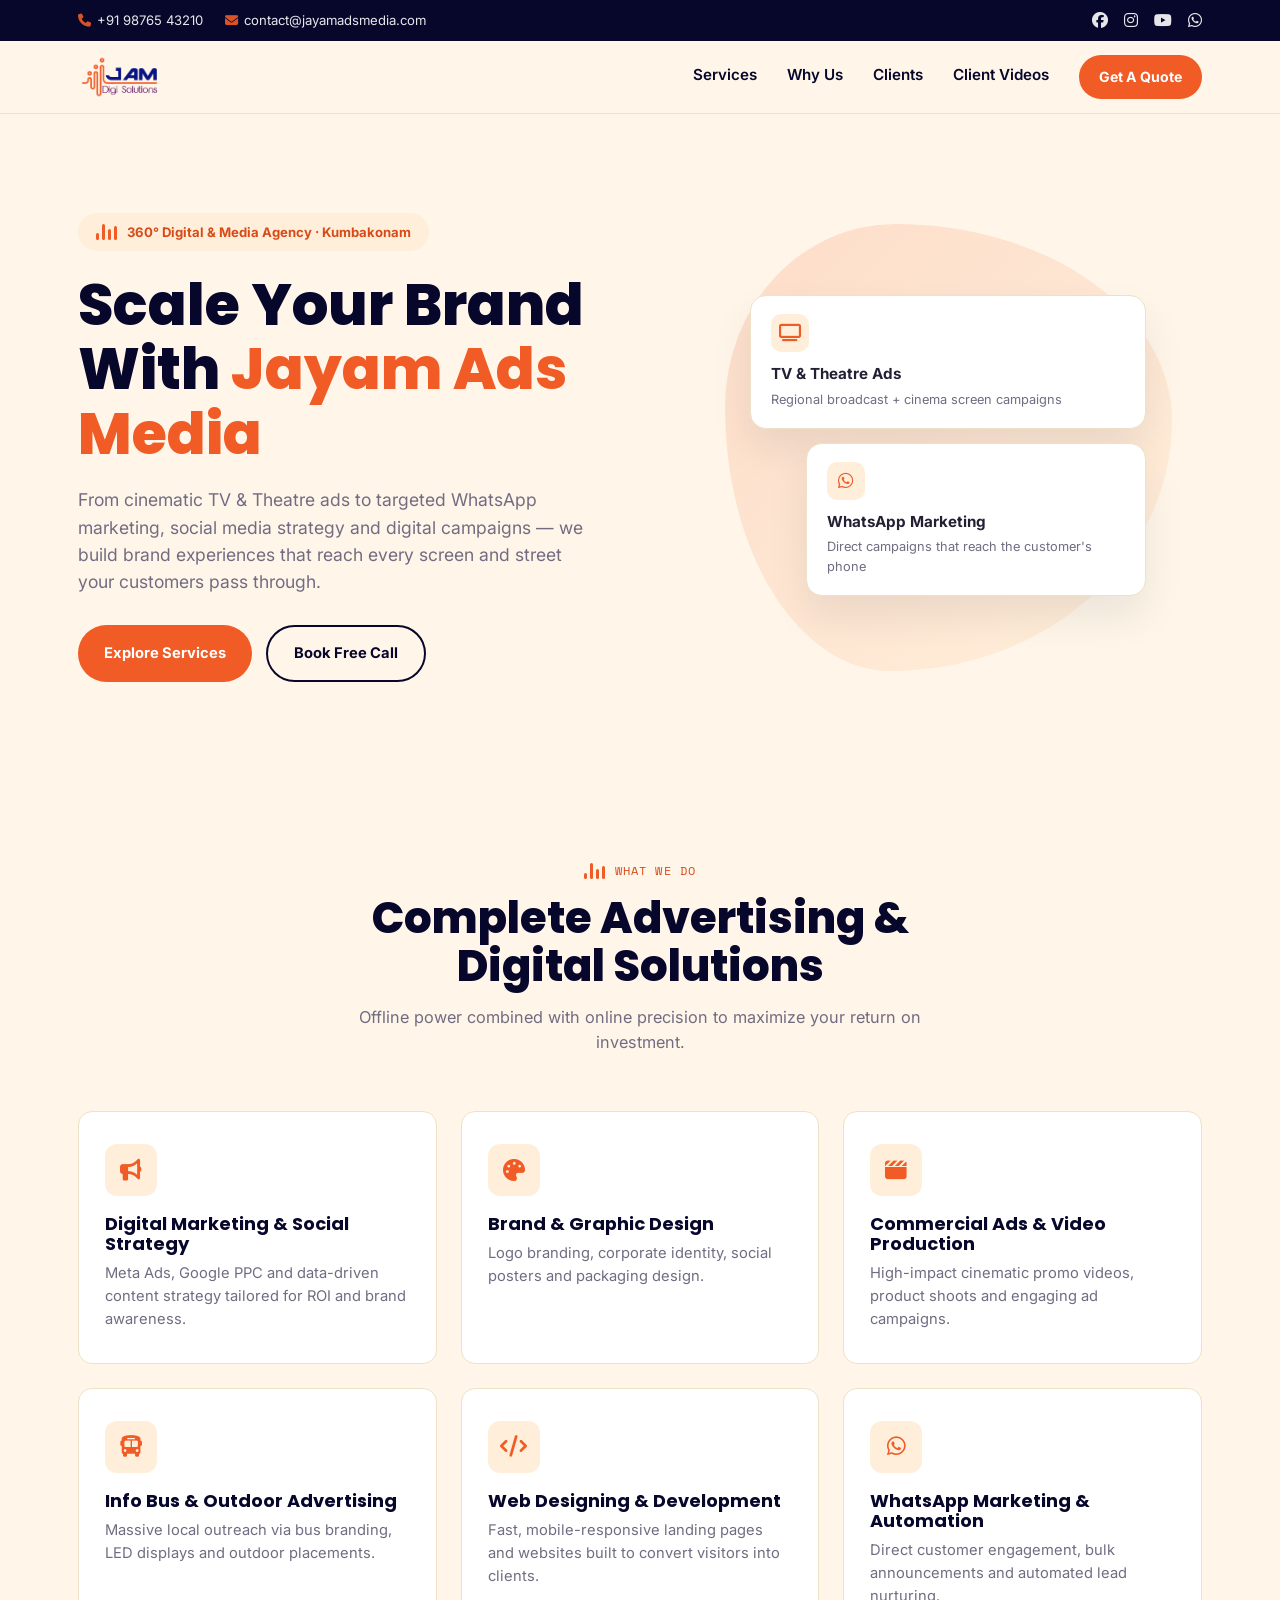
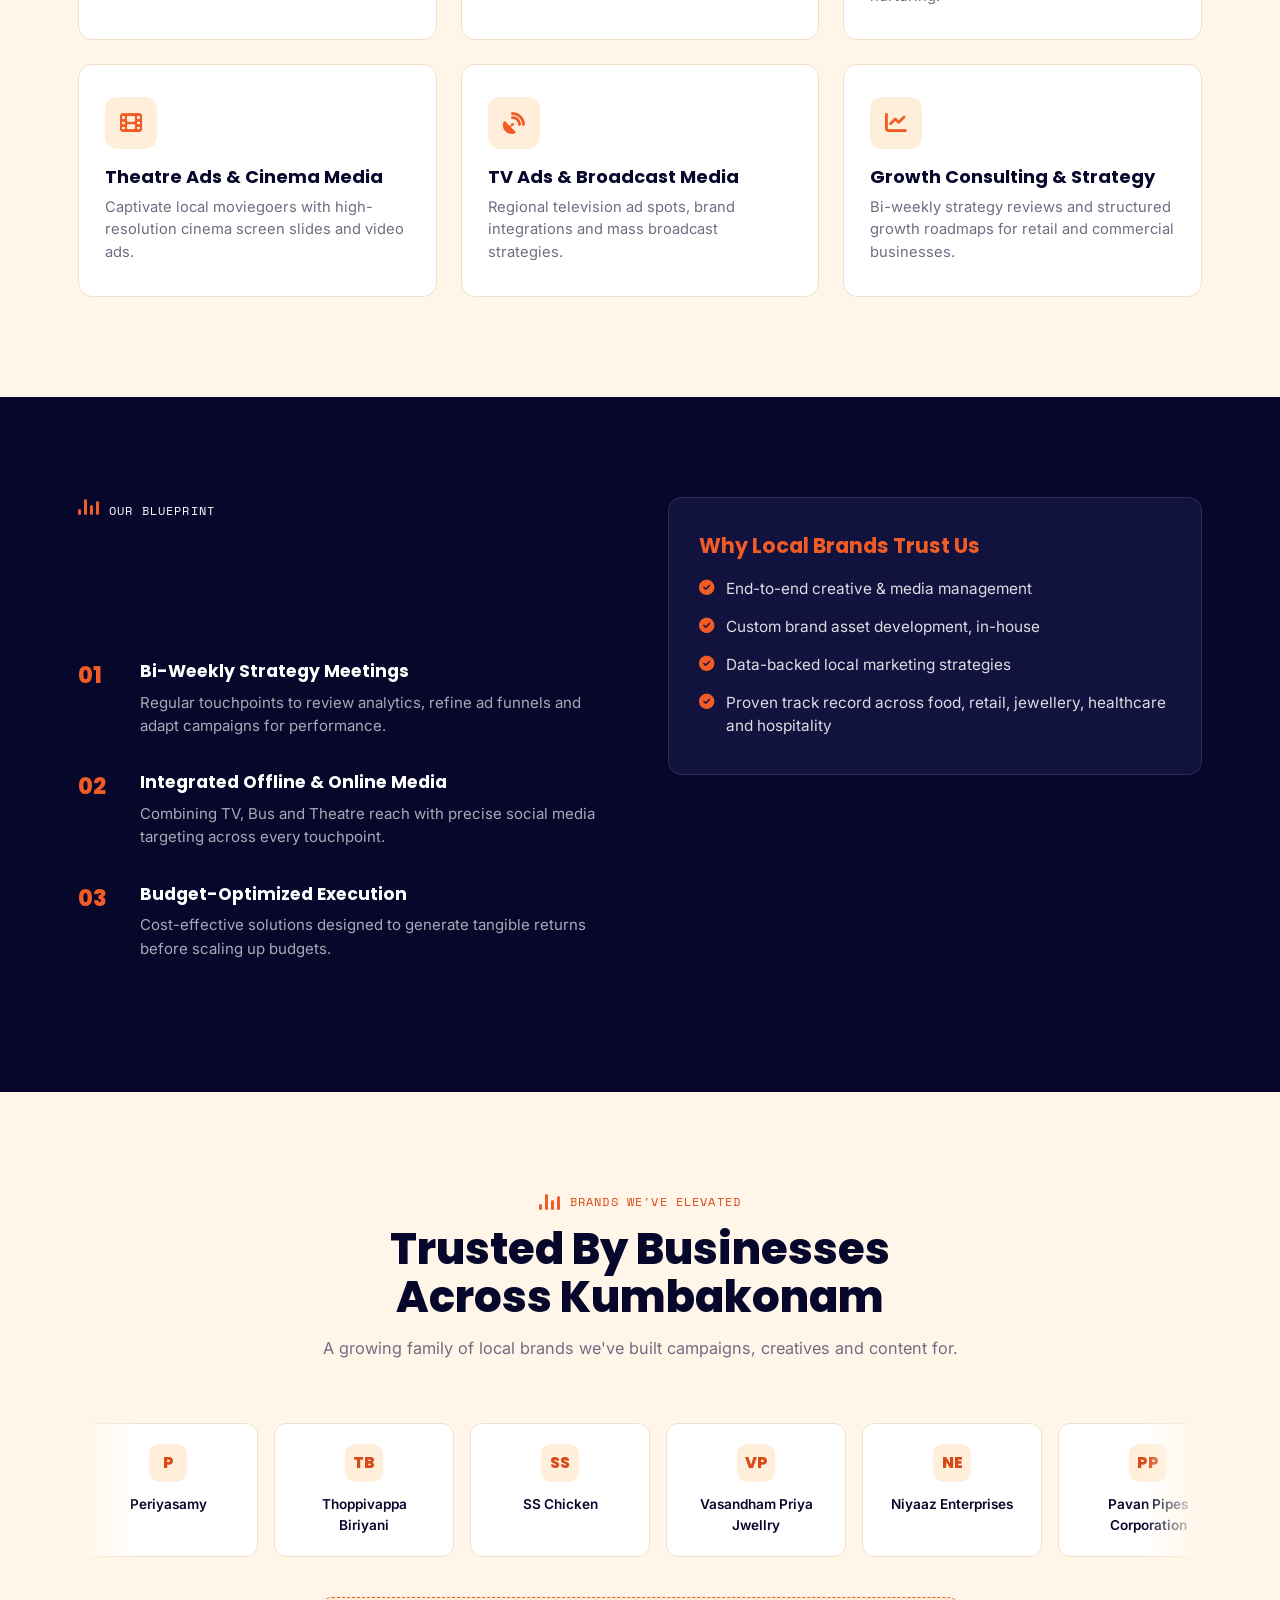
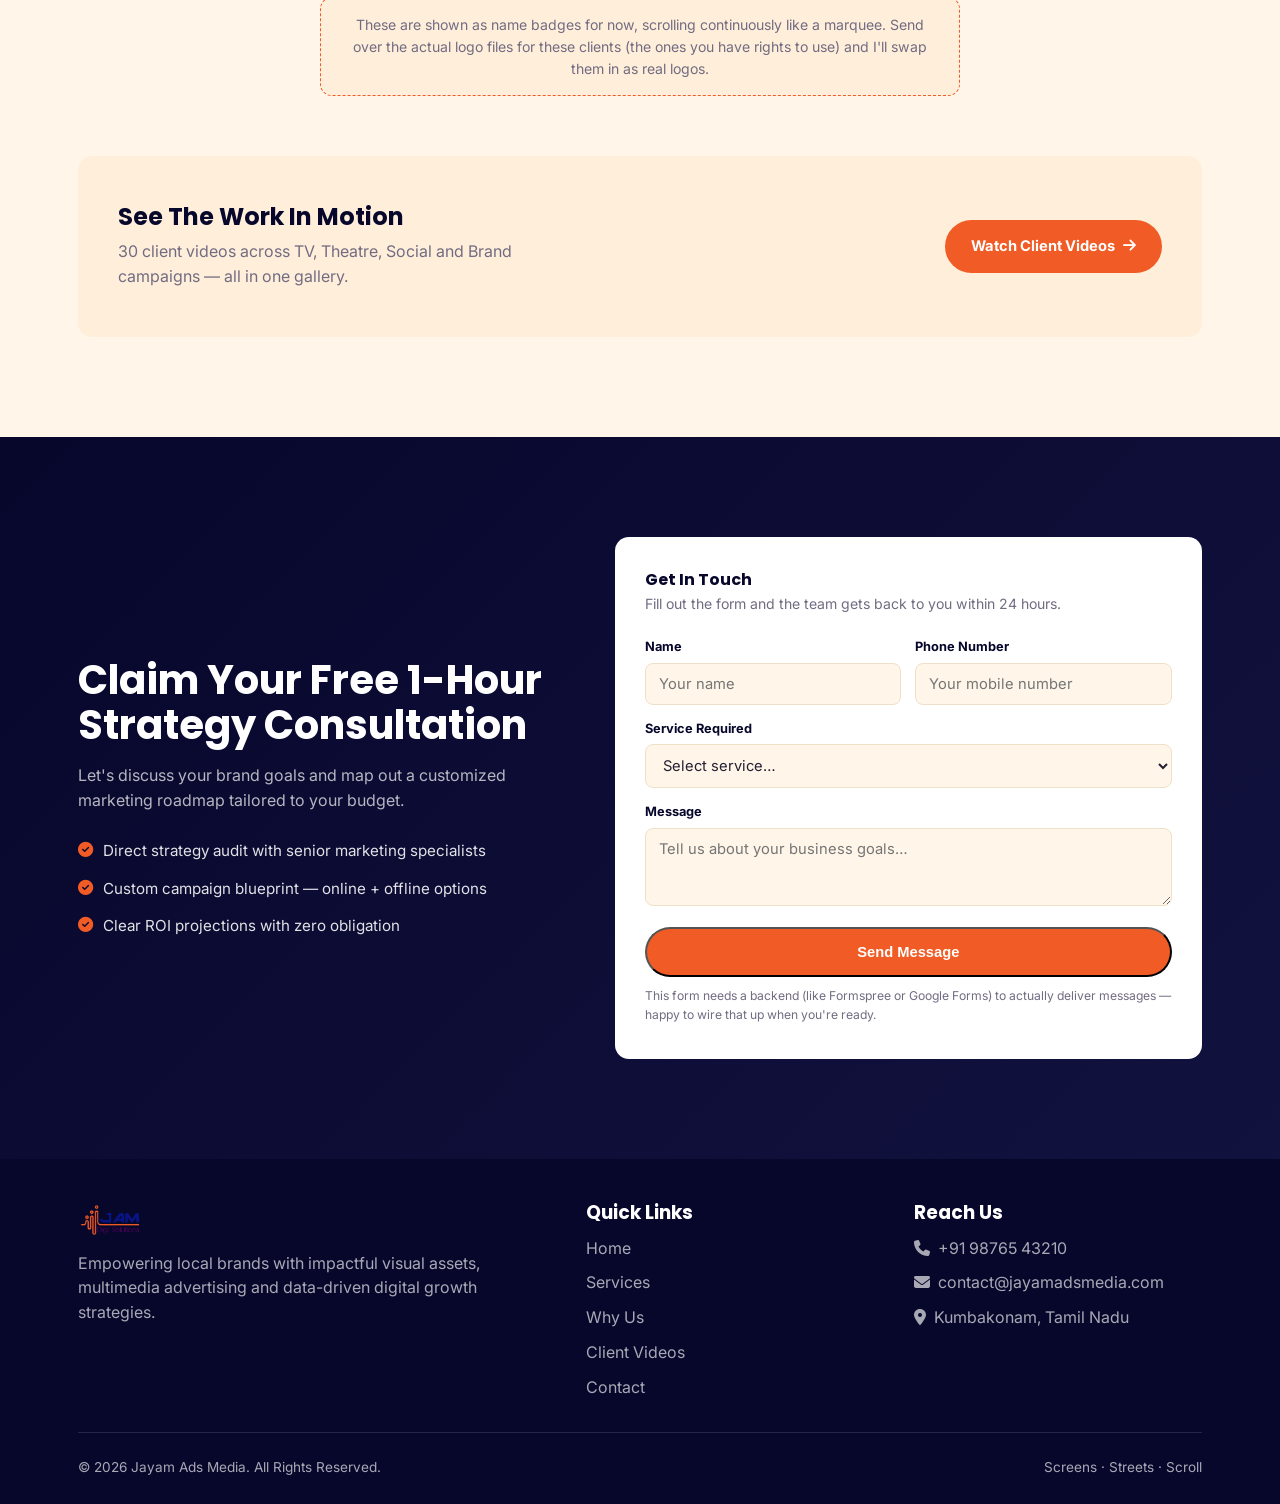
==== commit 2877c746: "Update index.html" ====
--- a/index.html
+++ b/index.html
@@ -140,14 +140,34 @@
   .why-card li i{color:var(--orange); margin-top:3px;}
   @media (max-width:860px){ .why-grid{grid-template-columns:1fr;} }
 
-  /* ---------- clients ---------- */
-  .clients-grid{display:grid; grid-template-columns:repeat(4, 1fr); gap:16px;}
-  .client-chip{background:var(--panel); border:1px solid var(--line); border-radius:12px; padding:20px 16px; text-align:center; transition:transform .18s ease, border-color .18s ease, box-shadow .18s ease;}
+  /* ---------- clients (continuous right-to-left marquee) ---------- */
+  .clients-marquee{
+    overflow:hidden;
+    position:relative;
+    padding:6px 0;
+    -webkit-mask-image:linear-gradient(90deg, transparent 0, #000 60px, #000 calc(100% - 60px), transparent 100%);
+    mask-image:linear-gradient(90deg, transparent 0, #000 60px, #000 calc(100% - 60px), transparent 100%);
+  }
+  .clients-track{
+    display:flex;
+    width:max-content;
+    gap:16px;
+    animation:clients-scroll 42s linear infinite;
+  }
+  .clients-marquee:hover .clients-track{animation-play-state:paused;}
+  @keyframes clients-scroll{
+    from{transform:translateX(0);}
+    to{transform:translateX(-50%);}
+  }
+  .client-chip{
+    background:var(--panel); border:1px solid var(--line); border-radius:12px;
+    padding:20px 22px; text-align:center; flex-shrink:0; width:180px;
+    transition:transform .18s ease, border-color .18s ease, box-shadow .18s ease;
+  }
   .client-chip:hover{transform:translateY(-4px); border-color:var(--orange); box-shadow:0 14px 28px rgba(7,7,44,0.07);}
   .client-chip .mark{width:38px; height:38px; margin:0 auto 12px; border-radius:10px; background:var(--cream-alt); color:var(--orange-dark); display:flex; align-items:center; justify-content:center; font-family:'Poppins',sans-serif; font-weight:800; font-size:1rem;}
   .client-chip span{font-size:0.85rem; font-weight:600; color:var(--navy); display:block;}
-  @media (max-width:820px){ .clients-grid{grid-template-columns:repeat(3,1fr);} }
-  @media (max-width:560px){ .clients-grid{grid-template-columns:repeat(2,1fr);} }
+  @media (prefers-reduced-motion: reduce){ .clients-track{animation:none;} }
   .clients-note{max-width:640px; margin:34px auto 0; text-align:center; color:var(--muted); font-size:0.88rem; background:var(--cream-alt); border:1px dashed var(--orange); border-radius:12px; padding:16px 20px;}
 
   .video-cta{background:var(--cream-alt); border-radius:var(--radius); padding:48px 40px; display:flex; align-items:center; justify-content:space-between; gap:24px; flex-wrap:wrap; margin-top:60px;}
@@ -207,7 +227,7 @@
 
 <header>
   <div class="nav">
-    <a href="#top" class="brand"><img src="logo.png" alt="Jayam Ads Media logo"></a>
+    <a href="#top" class="brand"><img src="[data-uri]" alt="Jayam Ads Media logo"></a>
     <nav class="navlinks" id="navlinks">
       <a href="#services">Services</a>
       <a href="#why-us">Why Us</a>
@@ -301,29 +321,53 @@
       <h2>Trusted By Businesses Across Kumbakonam</h2>
       <p>A growing family of local brands we've built campaigns, creatives and content for.</p>
     </div>
-    <div class="clients-grid reveal">
-      <div class="client-chip"><div class="mark">P</div><span>Periyasamy</span></div>
-      <div class="client-chip"><div class="mark">TB</div><span>Thoppivappa Biriyani</span></div>
-      <div class="client-chip"><div class="mark">SS</div><span>SS Chicken</span></div>
-      <div class="client-chip"><div class="mark">VP</div><span>Vasandham Priya Jwellry</span></div>
-      <div class="client-chip"><div class="mark">NE</div><span>Niyaaz Enterprises</span></div>
-      <div class="client-chip"><div class="mark">PP</div><span>Pavan Pipes Corporation</span></div>
-      <div class="client-chip"><div class="mark">II</div><span>Indian Imperial</span></div>
-      <div class="client-chip"><div class="mark">BD</div><span>Banu Dental Clinic</span></div>
-      <div class="client-chip"><div class="mark">KP</div><span>Karthik Physiotherapy</span></div>
-      <div class="client-chip"><div class="mark">DF</div><span>Dheen Food Court</span></div>
-      <div class="client-chip"><div class="mark">CI</div><span>Champion Icecreams</span></div>
-      <div class="client-chip"><div class="mark">VT</div><span>Vijayalakshmi Traders</span></div>
-      <div class="client-chip"><div class="mark">LB</div><span>Lee Benz ARK Hotel</span></div>
-      <div class="client-chip"><div class="mark">AH</div><span>Auricle Hearing Aid</span></div>
-      <div class="client-chip"><div class="mark">MR</div><span>MR Millennium</span></div>
-      <div class="client-chip"><div class="mark">AD</div><span>Apollo Dental</span></div>
-      <div class="client-chip"><div class="mark">MC</div><span>Muthu Cycle Mart</span></div>
-      <div class="client-chip"><div class="mark">RS</div><span>RS Roasted Gram Mill</span></div>
-      <div class="client-chip"><div class="mark">VJ</div><span>Valli Jwellry</span></div>
-      <div class="client-chip"><div class="mark">AM</div><span>Amutham Metro Mart</span></div>
-    </div>
-    <p class="clients-note reveal">These are shown as name badges for now. Send over the actual logo files for these clients (the ones you have rights to use) and I'll swap them in as real logos.</p>
+    <div class="clients-marquee reveal">
+      <div class="clients-track" id="clientsTrack">
+        <!-- set 1 -->
+        <div class="client-chip"><div class="mark">P</div><span>Periyasamy</span></div>
+        <div class="client-chip"><div class="mark">TB</div><span>Thoppivappa Biriyani</span></div>
+        <div class="client-chip"><div class="mark">SS</div><span>SS Chicken</span></div>
+        <div class="client-chip"><div class="mark">VP</div><span>Vasandham Priya Jwellry</span></div>
+        <div class="client-chip"><div class="mark">NE</div><span>Niyaaz Enterprises</span></div>
+        <div class="client-chip"><div class="mark">PP</div><span>Pavan Pipes Corporation</span></div>
+        <div class="client-chip"><div class="mark">II</div><span>Indian Imperial</span></div>
+        <div class="client-chip"><div class="mark">BD</div><span>Banu Dental Clinic</span></div>
+        <div class="client-chip"><div class="mark">KP</div><span>Karthik Physiotherapy</span></div>
+        <div class="client-chip"><div class="mark">DF</div><span>Dheen Food Court</span></div>
+        <div class="client-chip"><div class="mark">CI</div><span>Champion Icecreams</span></div>
+        <div class="client-chip"><div class="mark">VT</div><span>Vijayalakshmi Traders</span></div>
+        <div class="client-chip"><div class="mark">LB</div><span>Lee Benz ARK Hotel</span></div>
+        <div class="client-chip"><div class="mark">AH</div><span>Auricle Hearing Aid</span></div>
+        <div class="client-chip"><div class="mark">MR</div><span>MR Millennium</span></div>
+        <div class="client-chip"><div class="mark">AD</div><span>Apollo Dental</span></div>
+        <div class="client-chip"><div class="mark">MC</div><span>Muthu Cycle Mart</span></div>
+        <div class="client-chip"><div class="mark">RS</div><span>RS Roasted Gram Mill</span></div>
+        <div class="client-chip"><div class="mark">VJ</div><span>Valli Jwellry</span></div>
+        <div class="client-chip"><div class="mark">AM</div><span>Amutham Metro Mart</span></div>
+        <!-- set 2 (duplicate for a seamless loop) -->
+        <div class="client-chip" aria-hidden="true"><div class="mark">P</div><span>Periyasamy</span></div>
+        <div class="client-chip" aria-hidden="true"><div class="mark">TB</div><span>Thoppivappa Biriyani</span></div>
+        <div class="client-chip" aria-hidden="true"><div class="mark">SS</div><span>SS Chicken</span></div>
+        <div class="client-chip" aria-hidden="true"><div class="mark">VP</div><span>Vasandham Priya Jwellry</span></div>
+        <div class="client-chip" aria-hidden="true"><div class="mark">NE</div><span>Niyaaz Enterprises</span></div>
+        <div class="client-chip" aria-hidden="true"><div class="mark">PP</div><span>Pavan Pipes Corporation</span></div>
+        <div class="client-chip" aria-hidden="true"><div class="mark">II</div><span>Indian Imperial</span></div>
+        <div class="client-chip" aria-hidden="true"><div class="mark">BD</div><span>Banu Dental Clinic</span></div>
+        <div class="client-chip" aria-hidden="true"><div class="mark">KP</div><span>Karthik Physiotherapy</span></div>
+        <div class="client-chip" aria-hidden="true"><div class="mark">DF</div><span>Dheen Food Court</span></div>
+        <div class="client-chip" aria-hidden="true"><div class="mark">CI</div><span>Champion Icecreams</span></div>
+        <div class="client-chip" aria-hidden="true"><div class="mark">VT</div><span>Vijayalakshmi Traders</span></div>
+        <div class="client-chip" aria-hidden="true"><div class="mark">LB</div><span>Lee Benz ARK Hotel</span></div>
+        <div class="client-chip" aria-hidden="true"><div class="mark">AH</div><span>Auricle Hearing Aid</span></div>
+        <div class="client-chip" aria-hidden="true"><div class="mark">MR</div><span>MR Millennium</span></div>
+        <div class="client-chip" aria-hidden="true"><div class="mark">AD</div><span>Apollo Dental</span></div>
+        <div class="client-chip" aria-hidden="true"><div class="mark">MC</div><span>Muthu Cycle Mart</span></div>
+        <div class="client-chip" aria-hidden="true"><div class="mark">RS</div><span>RS Roasted Gram Mill</span></div>
+        <div class="client-chip" aria-hidden="true"><div class="mark">VJ</div><span>Valli Jwellry</span></div>
+        <div class="client-chip" aria-hidden="true"><div class="mark">AM</div><span>Amutham Metro Mart</span></div>
+      </div>
+    </div>
+    <p class="clients-note reveal">These are shown as name badges for now, scrolling continuously like a marquee. Send over the actual logo files for these clients (the ones you have rights to use) and I'll swap them in as real logos.</p>
 
     <div class="video-cta reveal">
       <div>
@@ -383,7 +427,7 @@
   <div class="wrap">
     <div class="footer-top">
       <div>
-        <div class="brand-foot"><img src="logo.png" alt="Jayam Ads Media logo"></div>
+        <div class="brand-foot"><img src="[data-uri]" alt="Jayam Ads Media logo"></div>
         <p>Empowering local brands with impactful visual assets, multimedia advertising and data-driven digital growth strategies.</p>
       </div>
       <div>
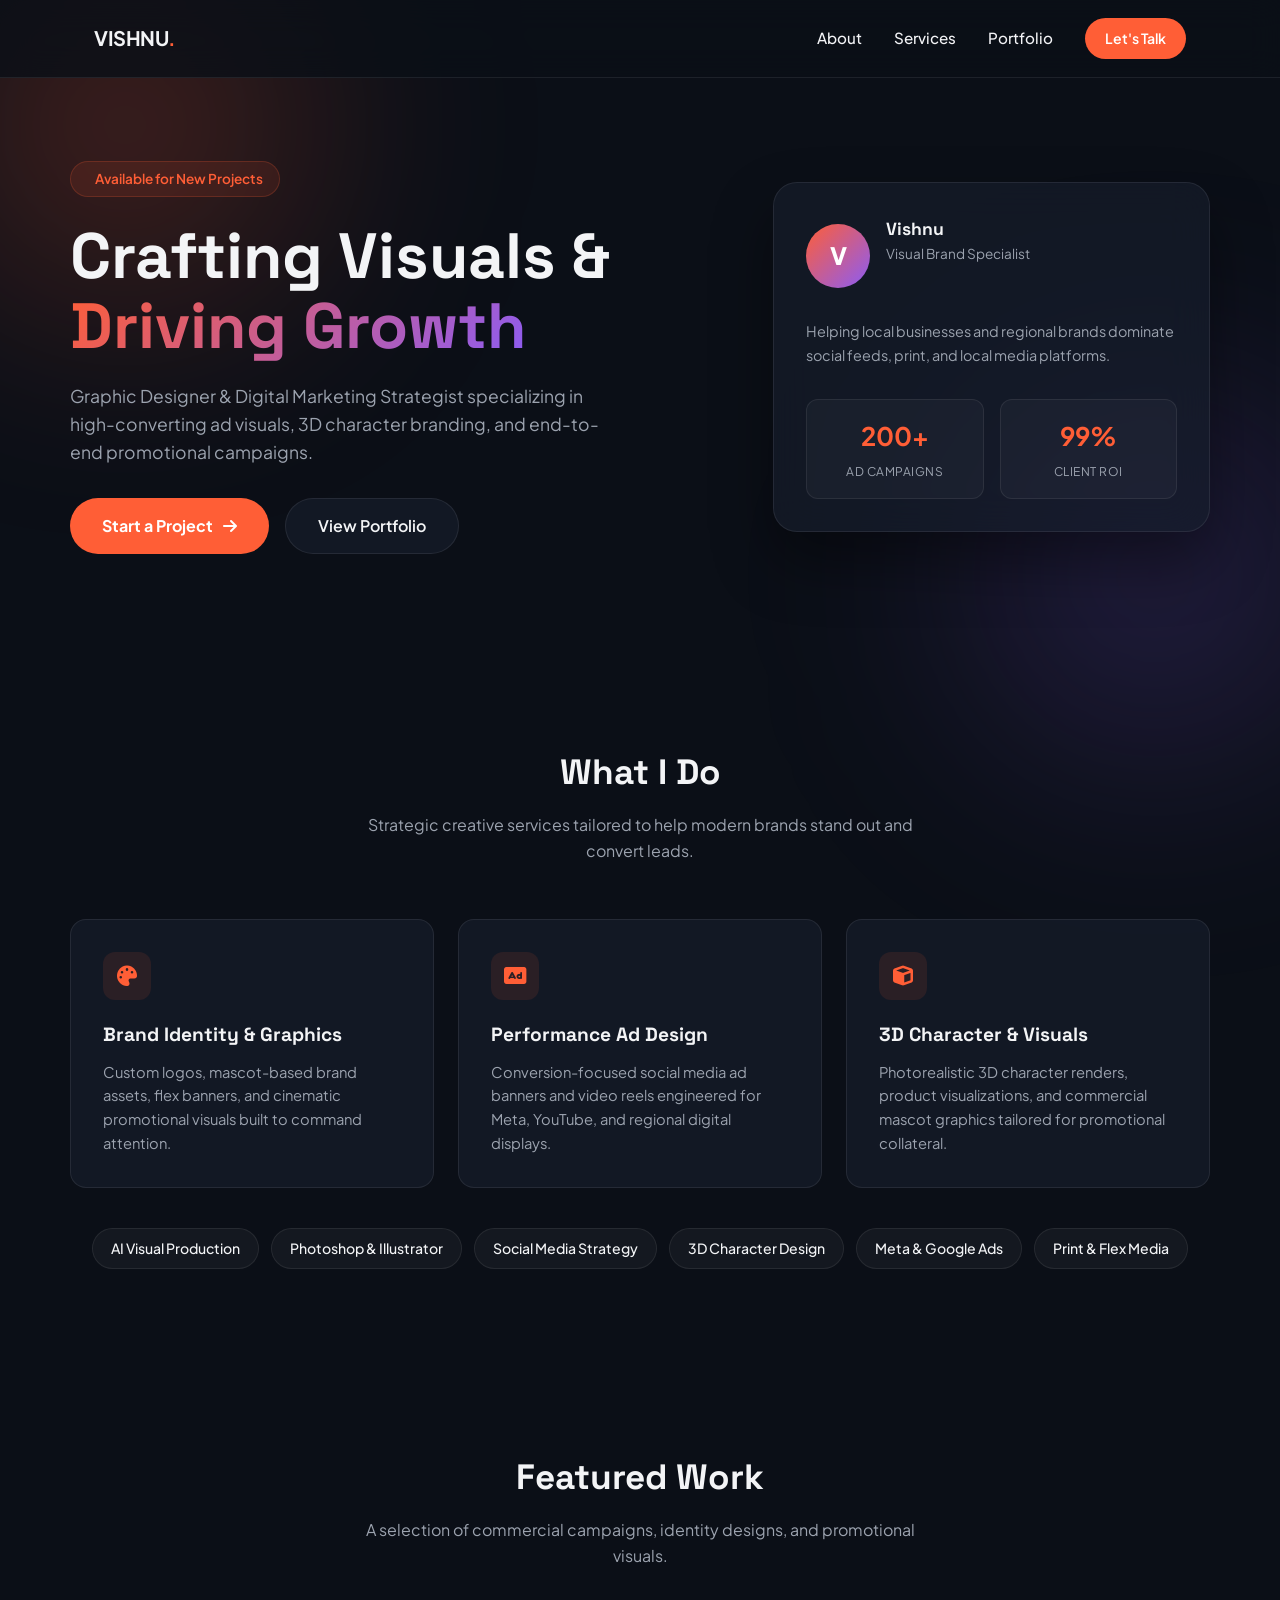
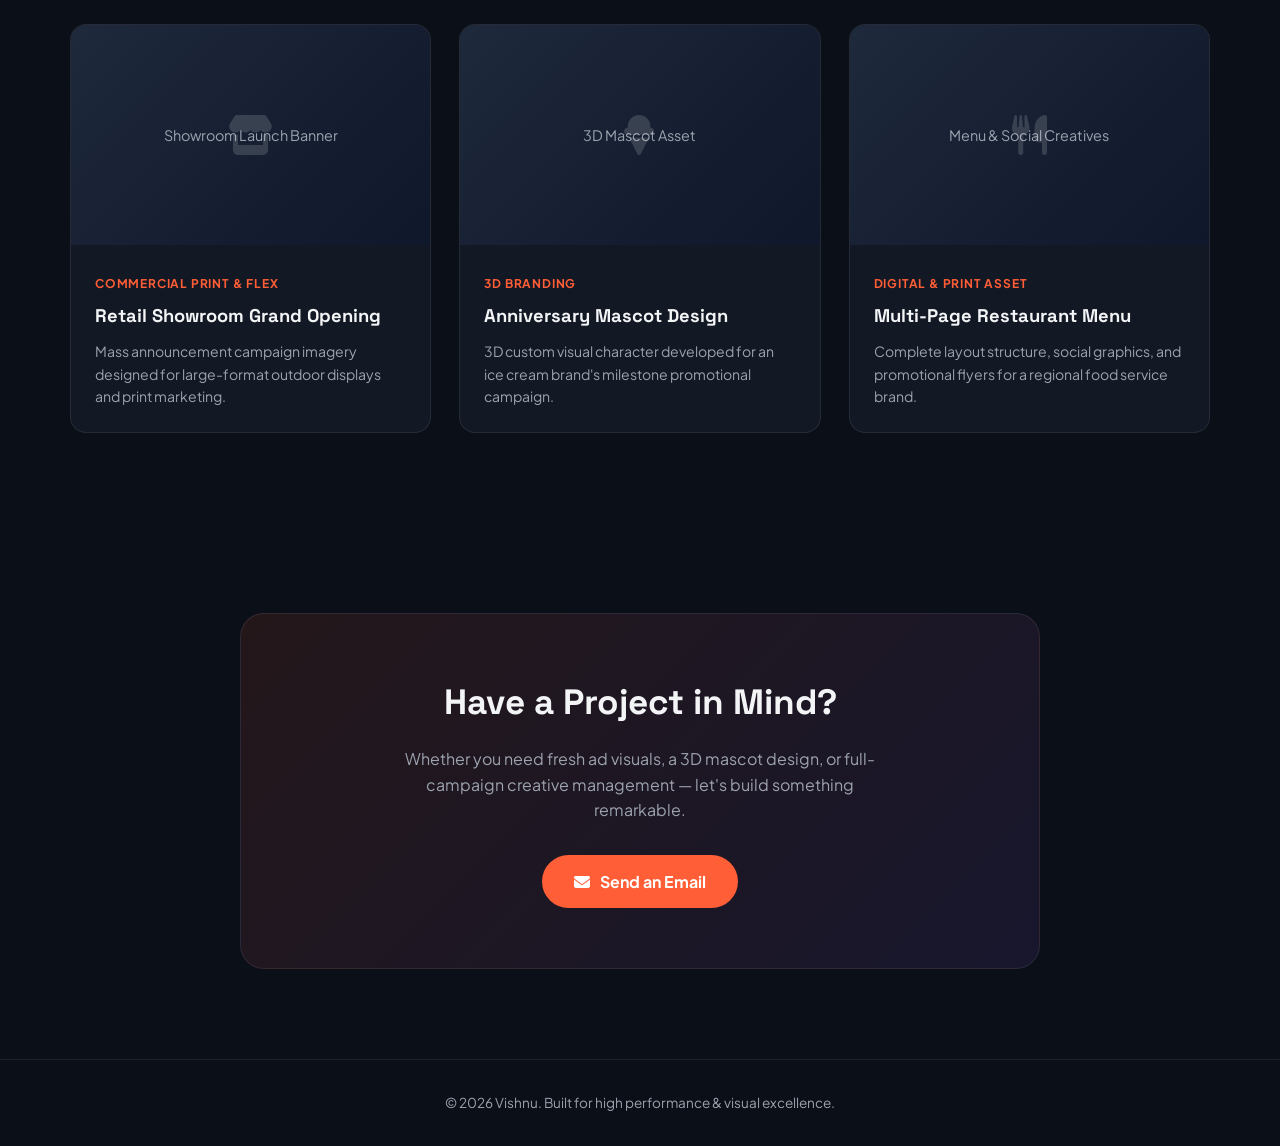
==== commit 45b5a3f2: "Update index.html" ====
--- a/index.html
+++ b/index.html
@@ -3,475 +3,334 @@
 <head>
 <meta charset="UTF-8">
 <meta name="viewport" content="width=device-width, initial-scale=1.0">
-<title>Jayam Ads Media | 360° Digital &amp; Media Agency — Kumbakonam</title>
-<meta name="description" content="Jayam Ads Media — Digital Marketing, Brand Design, TV, Theatre &amp; Bus Advertising agency based in Kumbakonam.">
+<title>Vishnu | Creative Designer & Digital Marketer</title>
 <link rel="preconnect" href="https://fonts.googleapis.com">
 <link rel="preconnect" href="https://fonts.gstatic.com" crossorigin>
-<link href="https://fonts.googleapis.com/css2?family=Poppins:wght@600;700;800&family=Inter:wght@400;500;600;700&family=Space+Mono:wght@400;700&display=swap" rel="stylesheet">
+<link href="https://fonts.googleapis.com/css2?family=Plus+Jakarta+Sans:wght@400;500;600;700;800&family=Space+Grotesk:wght@500;700&display=swap" rel="stylesheet">
 <link rel="stylesheet" href="https://cdnjs.cloudflare.com/ajax/libs/font-awesome/6.5.1/css/all.min.css">
 <style>
-  :root{
-    --cream:      #FFF6E9;
-    --cream-alt:  #FFEFDA;
-    --panel:      #FFFFFF;
-    --navy:       #07072C;
-    --navy-soft:  #12123F;
-    --orange:     #F15B25;
-    --orange-dark:#D84A18;
-    --ink:        #241F33;
-    --muted:      #726C82;
-    --line:       #EFE1C8;
-    --radius:     14px;
-  }
-  *{margin:0;padding:0;box-sizing:border-box;}
-  html{scroll-behavior:smooth;}
-  body{
-    background:var(--cream);
-    color:var(--ink);
-    font-family:'Inter', sans-serif;
-    line-height:1.55;
-    overflow-x:hidden;
-  }
-  ::selection{background:var(--orange); color:#fff;}
-  h1,h2,h3,h4{font-family:'Poppins', sans-serif; color:var(--navy); line-height:1.12;}
-  a{color:inherit; text-decoration:none;}
-  img{display:block; max-width:100%;}
-  .wrap{max-width:1180px; margin:0 auto; padding:0 28px;}
-  section{position:relative;}
-  a:focus-visible, button:focus-visible{outline:2px solid var(--orange); outline-offset:3px;}
-  @media (prefers-reduced-motion: reduce){
-    *{animation-duration:0.01ms !important; animation-iteration-count:1 !important; transition-duration:0.01ms !important; scroll-behavior:auto !important;}
-  }
-  .mono{font-family:'Space Mono', monospace; letter-spacing:0.1em; text-transform:uppercase; font-size:0.72rem;}
-
-  /* equalizer motif - echoes the logo */
-  .eq{display:inline-flex; align-items:flex-end; gap:3px; height:16px; margin-right:10px;}
-  .eq span{width:3px; background:var(--orange); border-radius:2px; animation:eqbeat 1.1s ease-in-out infinite;}
-  .eq span:nth-child(1){height:40%; animation-delay:0s;}
-  .eq span:nth-child(2){height:100%; animation-delay:.15s;}
-  .eq span:nth-child(3){height:65%; animation-delay:.3s;}
-  .eq span:nth-child(4){height:85%; animation-delay:.45s;}
-  @keyframes eqbeat{0%,100%{transform:scaleY(0.55);} 50%{transform:scaleY(1);}}
-
-  /* ---------- top bar ---------- */
-  .topbar{background:var(--navy); color:#fff; padding:8px 0; font-size:0.82rem;}
-  .topbar .wrap{display:flex; justify-content:space-between; align-items:center; flex-wrap:wrap; gap:8px;}
-  .topbar a{color:#fff; opacity:0.9;}
-  .topbar .contacts{display:flex; gap:22px; flex-wrap:wrap;}
-  .topbar .contacts i{color:var(--orange); margin-right:6px;}
-  .topbar .socials{display:flex; gap:16px; font-size:1rem;}
-  .topbar .socials a:hover{color:var(--orange);}
-
-  /* ---------- header/nav ---------- */
-  header{position:sticky; top:0; z-index:100; background:var(--cream); border-bottom:1px solid var(--line);}
-  .nav{display:flex; align-items:center; justify-content:space-between; padding:14px 28px; max-width:1180px; margin:0 auto;}
-  .brand{display:flex; align-items:center; gap:10px;}
-  .brand img{height:44px; width:auto;}
-  .navlinks{display:flex; gap:30px; align-items:center;}
-  .navlinks a:not(.cta-nav){font-weight:600; font-size:0.95rem; color:var(--navy); position:relative; padding-bottom:4px;}
-  .navlinks a:not(.cta-nav)::after{content:""; position:absolute; left:0; bottom:0; width:0; height:2px; background:var(--orange); transition:width .2s ease;}
-  .navlinks a:not(.cta-nav):hover::after{width:100%;}
-  .cta-nav{background:var(--orange); color:#fff !important; padding:11px 20px; border-radius:999px; font-weight:700; font-size:0.88rem; transition:transform .18s ease, background .18s ease;}
-  .cta-nav:hover{background:var(--orange-dark); transform:translateY(-2px);}
-  .navtoggle{display:none;}
-  @media (max-width:820px){
-    .navlinks{position:fixed; top:0; right:0; bottom:0; width:78%; max-width:320px; background:var(--panel); flex-direction:column; align-items:flex-start; padding:100px 32px 32px; gap:26px; transform:translateX(100%); transition:transform .35s ease; box-shadow:-8px 0 30px rgba(0,0,0,0.08);}
-    .navlinks.open{transform:translateX(0);}
-    .navtoggle{display:flex; flex-direction:column; gap:5px; background:none; border:none; cursor:pointer; padding:8px; z-index:110;}
-    .navtoggle span{width:22px; height:2px; background:var(--navy);}
-  }
-
-  /* ---------- hero ---------- */
-  .hero{padding:80px 0 60px;}
-  .hero .row{display:grid; grid-template-columns:1.05fr 0.95fr; gap:56px; align-items:center;}
-  .badge-pill{display:inline-flex; align-items:center; background:var(--cream-alt); color:var(--orange-dark); font-weight:700; font-size:0.82rem; padding:9px 18px; border-radius:999px; margin-bottom:22px;}
-  .hero h1{font-size:clamp(2.4rem, 5vw, 3.6rem); font-weight:800; margin-bottom:20px;}
-  .hero h1 span{color:var(--orange);}
-  .hero p.lead{color:var(--muted); font-size:1.1rem; max-width:520px; margin-bottom:30px;}
-  .hero-ctas{display:flex; gap:14px; flex-wrap:wrap;}
-  .btn{font-weight:700; font-size:0.92rem; padding:15px 26px; border-radius:999px; display:inline-flex; align-items:center; gap:8px; transition:transform .18s ease, background .18s ease, color .18s ease, border-color .18s ease;}
-  .btn-primary{background:var(--orange); color:#fff;}
-  .btn-primary:hover{background:var(--orange-dark); transform:translateY(-2px);}
-  .btn-outline{border:2px solid var(--navy); color:var(--navy);}
-  .btn-outline:hover{background:var(--navy); color:#fff; transform:translateY(-2px);}
-
-  .hero-visual{position:relative; aspect-ratio:1/1; display:flex; align-items:center; justify-content:center;}
-  .hero-visual .blob{position:absolute; inset:6%; background:linear-gradient(135deg, var(--orange) 0%, #FFC98A 100%); border-radius:38% 62% 63% 37% / 41% 44% 56% 59%; opacity:0.16;}
-  .hero-visual .card-stack{position:relative; width:78%;}
-  .hero-visual .mini-card{background:var(--panel); border:1px solid var(--line); border-radius:16px; padding:18px 20px; box-shadow:0 20px 40px rgba(7,7,44,0.08); position:relative;}
-  .hero-visual .mini-card.a{margin-bottom:18px;}
-  .hero-visual .mini-card.b{margin-left:14%; transform:translateY(-4px);}
-  .hero-visual .mini-card h5{font-size:0.95rem; margin-bottom:4px;}
-  .hero-visual .mini-card p{font-size:0.8rem; color:var(--muted); margin:0;}
-  .hero-visual .mini-card .icon{width:38px; height:38px; border-radius:10px; background:var(--cream-alt); color:var(--orange); display:flex; align-items:center; justify-content:center; margin-bottom:10px; font-size:1.1rem;}
-  @media (max-width:900px){ .hero .row{grid-template-columns:1fr;} .hero-visual{margin-top:20px;} }
-
-  section.pad{padding:100px 0;}
-  section.pad-sm{padding:70px 0;}
-  .section-head{text-align:center; max-width:640px; margin:0 auto 56px;}
-  .section-head .mono{color:var(--orange-dark); display:inline-flex; align-items:center; margin-bottom:14px;}
-  .section-head h2{font-size:clamp(1.9rem, 4.5vw, 2.7rem); font-weight:800; margin-bottom:14px;}
-  .section-head p{color:var(--muted); font-size:1.02rem;}
-
-  /* ---------- services ---------- */
-  .services-grid{display:grid; grid-template-columns:repeat(3, 1fr); gap:24px;}
-  .service-card{background:var(--panel); border:1px solid var(--line); border-radius:var(--radius); padding:32px 26px; transition:transform .2s ease, box-shadow .2s ease, border-color .2s ease;}
-  .service-card:hover{transform:translateY(-6px); box-shadow:0 22px 40px rgba(7,7,44,0.08); border-color:var(--orange);}
-  .service-card .icon{width:52px; height:52px; border-radius:12px; background:var(--cream-alt); color:var(--orange); display:flex; align-items:center; justify-content:center; font-size:1.35rem; margin-bottom:18px;}
-  .service-card h4{font-size:1.12rem; margin-bottom:8px;}
-  .service-card p{color:var(--muted); font-size:0.92rem;}
-  @media (max-width:900px){ .services-grid{grid-template-columns:1fr 1fr;} }
-  @media (max-width:600px){ .services-grid{grid-template-columns:1fr;} }
-
-  /* ---------- why us ---------- */
-  .whyus{background:var(--navy); color:#fff;}
-  .whyus .section-head h2, .whyus .section-head p{color:#fff;}
-  .whyus .section-head p{color:rgba(255,255,255,0.7);}
-  .whyus .section-head .mono{color:var(--orange);}
-  .why-grid{display:grid; grid-template-columns:1fr 1fr; gap:56px; align-items:start;}
-  .why-point{display:flex; gap:18px; margin-bottom:32px;}
-  .why-point .num{font-family:'Poppins',sans-serif; font-weight:800; font-size:1.4rem; color:var(--orange); flex-shrink:0; width:44px;}
-  .why-point h5{color:#fff; font-size:1.08rem; margin-bottom:6px; font-family:'Poppins',sans-serif; font-weight:700;}
-  .why-point p{color:rgba(255,255,255,0.65); font-size:0.94rem;}
-  .why-card{background:var(--navy-soft); border:1px solid rgba(255,255,255,0.1); border-radius:var(--radius); padding:36px 30px;}
-  .why-card h3{color:var(--orange); font-size:1.3rem; margin-bottom:20px;}
-  .why-card ul{list-style:none; display:grid; gap:14px;}
-  .why-card li{display:flex; gap:12px; color:rgba(255,255,255,0.85); font-size:0.96rem;}
-  .why-card li i{color:var(--orange); margin-top:3px;}
-  @media (max-width:860px){ .why-grid{grid-template-columns:1fr;} }
-
-  /* ---------- clients (continuous right-to-left marquee) ---------- */
-  .clients-marquee{
-    overflow:hidden;
-    position:relative;
-    padding:6px 0;
-    -webkit-mask-image:linear-gradient(90deg, transparent 0, #000 60px, #000 calc(100% - 60px), transparent 100%);
-    mask-image:linear-gradient(90deg, transparent 0, #000 60px, #000 calc(100% - 60px), transparent 100%);
-  }
-  .clients-track{
-    display:flex;
-    width:max-content;
-    gap:16px;
-    animation:clients-scroll 42s linear infinite;
-  }
-  .clients-marquee:hover .clients-track{animation-play-state:paused;}
-  @keyframes clients-scroll{
-    from{transform:translateX(0);}
-    to{transform:translateX(-50%);}
-  }
-  .client-chip{
-    background:var(--panel); border:1px solid var(--line); border-radius:12px;
-    padding:20px 22px; text-align:center; flex-shrink:0; width:180px;
-    transition:transform .18s ease, border-color .18s ease, box-shadow .18s ease;
-  }
-  .client-chip:hover{transform:translateY(-4px); border-color:var(--orange); box-shadow:0 14px 28px rgba(7,7,44,0.07);}
-  .client-chip .mark{width:38px; height:38px; margin:0 auto 12px; border-radius:10px; background:var(--cream-alt); color:var(--orange-dark); display:flex; align-items:center; justify-content:center; font-family:'Poppins',sans-serif; font-weight:800; font-size:1rem;}
-  .client-chip span{font-size:0.85rem; font-weight:600; color:var(--navy); display:block;}
-  @media (prefers-reduced-motion: reduce){ .clients-track{animation:none;} }
-  .clients-note{max-width:640px; margin:34px auto 0; text-align:center; color:var(--muted); font-size:0.88rem; background:var(--cream-alt); border:1px dashed var(--orange); border-radius:12px; padding:16px 20px;}
-
-  .video-cta{background:var(--cream-alt); border-radius:var(--radius); padding:48px 40px; display:flex; align-items:center; justify-content:space-between; gap:24px; flex-wrap:wrap; margin-top:60px;}
-  .video-cta h3{font-size:1.5rem; margin-bottom:8px;}
-  .video-cta p{color:var(--muted); max-width:420px;}
-
-  /* ---------- contact ---------- */
-  .contact-sec{background:linear-gradient(135deg, var(--navy) 0%, var(--navy-soft) 100%); color:#fff;}
-  .contact-grid{display:grid; grid-template-columns:0.9fr 1.1fr; gap:56px; align-items:center;}
-  .contact-grid h2{color:#fff; font-size:clamp(1.8rem,4vw,2.5rem); margin-bottom:16px;}
-  .contact-grid > div:first-child p{color:rgba(255,255,255,0.7); margin-bottom:26px;}
-  .contact-grid .checklist{list-style:none; display:grid; gap:14px;}
-  .contact-grid .checklist li{display:flex; gap:10px; color:rgba(255,255,255,0.88); font-size:0.95rem;}
-  .contact-grid .checklist i{color:var(--orange); margin-top:3px;}
-  .contact-card{background:var(--panel); border-radius:var(--radius); padding:34px 30px; color:var(--ink);}
-  .contact-card h4{margin-bottom:4px;}
-  .contact-card .sub{color:var(--muted); font-size:0.88rem; margin-bottom:22px;}
-  .form-row{display:grid; grid-template-columns:1fr 1fr; gap:14px; margin-bottom:14px;}
-  .form-row.full{grid-template-columns:1fr;}
-  label{display:block; font-size:0.8rem; font-weight:700; margin-bottom:6px; color:var(--navy);}
-  input, select, textarea{width:100%; border:1px solid var(--line); background:var(--cream); border-radius:8px; padding:11px 13px; font-family:'Inter',sans-serif; font-size:0.92rem; color:var(--ink);}
-  input:focus, select:focus, textarea:focus{outline:2px solid var(--orange); border-color:var(--orange);}
-  .form-note{font-size:0.76rem; color:var(--muted); margin-top:10px;}
-  @media (max-width:860px){ .contact-grid{grid-template-columns:1fr;} .form-row{grid-template-columns:1fr;} }
-
-  footer{background:var(--navy); color:rgba(255,255,255,0.65); padding:44px 0 26px;}
-  .footer-top{display:grid; grid-template-columns:1.3fr 0.8fr 0.8fr; gap:40px; padding-bottom:32px; border-bottom:1px solid rgba(255,255,255,0.12); margin-bottom:24px;}
-  .footer-top h3{color:#fff; margin-bottom:12px;}
-  .footer-top .brand-foot{display:flex; align-items:center; gap:10px; margin-bottom:14px;}
-  .footer-top .brand-foot img{height:34px;}
-  .footer-top ul{list-style:none; display:grid; gap:10px;}
-  .footer-top a:hover{color:var(--orange);}
-  .footer-bottom{display:flex; justify-content:space-between; flex-wrap:wrap; gap:10px; font-size:0.85rem;}
-  @media (max-width:820px){ .footer-top{grid-template-columns:1fr 1fr;} }
-  @media (max-width:560px){ .footer-top{grid-template-columns:1fr;} }
-
-  .reveal{opacity:0; transform:translateY(22px); transition:opacity .6s ease, transform .6s ease;}
-  .reveal.in{opacity:1; transform:translateY(0);}
+  :root {
+    --bg-main: #0B0F17;
+    --bg-card: rgba(22, 29, 43, 0.7);
+    --border: rgba(255, 255, 255, 0.08);
+    --accent: #FF5E36;
+    --accent-glow: rgba(255, 94, 54, 0.25);
+    --purple: #8B5CF6;
+    --text-main: #F3F4F6;
+    --text-muted: #9CA3AF;
+    --radius: 16px;
+  }
+
+  * { margin: 0; padding: 0; box-sizing: border-box; }
+  html { scroll-behavior: smooth; }
+  body {
+    background-color: var(--bg-main);
+    color: var(--text-main);
+    font-family: 'Plus Jakarta Sans', sans-serif;
+    line-height: 1.6;
+    overflow-x: hidden;
+  }
+
+  h1, h2, h3, h4 { font-family: 'Space Grotesk', sans-serif; }
+  a { text-decoration: none; color: inherit; }
+  .wrap { max-width: 1140px; margin: 0 auto; padding: 0 24px; }
+
+  /* Ambient Background Glows */
+  .glow {
+    position: absolute;
+    width: 350px; height: 350px;
+    border-radius: 50%;
+    filter: blur(120px);
+    z-index: -1;
+    pointer-events: none;
+  }
+  .glow-1 { top: -50px; left: -50px; background: var(--accent-glow); }
+  .glow-2 { top: 400px; right: -50px; background: rgba(139, 92, 246, 0.2); }
+
+  /* Header */
+  header {
+    position: fixed; top: 0; width: 100%;
+    z-index: 100;
+    backdrop-filter: blur(16px);
+    border-bottom: 1px solid var(--border);
+    background: rgba(11, 15, 23, 0.8);
+  }
+  .nav {
+    display: flex; justify-content: space-between; align-items: center;
+    padding: 18px 24px; max-width: 1140px; margin: 0 auto;
+  }
+  .logo { font-size: 1.25rem; font-weight: 700; letter-spacing: -0.5px; }
+  .logo span { color: var(--accent); }
+  .nav-links { display: flex; gap: 32px; align-items: center; font-weight: 500; font-size: 0.95rem; }
+  .nav-links a:hover { color: var(--accent); transition: color 0.2s; }
+  .btn-sm {
+    background: var(--accent); color: #fff;
+    padding: 9px 20px; border-radius: 99px;
+    font-weight: 600; font-size: 0.88rem;
+    transition: all 0.2s ease;
+  }
+  .btn-sm:hover { transform: translateY(-2px); box-shadow: 0 8px 20px var(--accent-glow); }
+
+  /* Hero Section */
+  .hero { padding: 160px 0 100px; position: relative; }
+  .hero-grid { display: grid; grid-template-columns: 1.2fr 0.8fr; gap: 48px; align-items: center; }
+  .tag {
+    display: inline-flex; align-items: center; gap: 8px;
+    background: rgba(255, 94, 54, 0.1); border: 1px solid rgba(255, 94, 54, 0.2);
+    color: var(--accent); padding: 6px 16px; border-radius: 99px;
+    font-size: 0.85rem; font-weight: 600; margin-bottom: 24px;
+  }
+  .hero h1 { font-size: clamp(2.5rem, 5vw, 4rem); line-height: 1.1; margin-bottom: 20px; }
+  .hero h1 .highlight { background: linear-gradient(135deg, var(--accent), var(--purple)); -webkit-background-clip: text; -webkit-text-fill-color: transparent; }
+  .hero p { color: var(--text-muted); font-size: 1.1rem; margin-bottom: 32px; max-width: 540px; }
+  .hero-btns { display: flex; gap: 16px; flex-wrap: wrap; }
+  .btn-primary {
+    background: var(--accent); color: #fff; padding: 14px 32px;
+    border-radius: 99px; font-weight: 700; display: inline-flex; align-items: center; gap: 10px;
+    transition: all 0.2s ease;
+  }
+  .btn-primary:hover { transform: translateY(-3px); box-shadow: 0 12px 28px var(--accent-glow); }
+  .btn-outline {
+    border: 1px solid var(--border); background: var(--bg-card);
+    padding: 14px 32px; border-radius: 99px; font-weight: 600;
+    transition: all 0.2s ease;
+  }
+  .btn-outline:hover { border-color: var(--text-main); transform: translateY(-3px); }
+
+  /* Hero Card Visual */
+  .hero-card {
+    background: var(--bg-card); border: 1px solid var(--border);
+    border-radius: 24px; padding: 32px; position: relative;
+    backdrop-filter: blur(20px); box-shadow: 0 30px 60px rgba(0, 0, 0, 0.4);
+  }
+  .profile-badge { display: flex; align-items: center; gap: 16px; margin-bottom: 24px; }
+  .avatar {
+    width: 64px; height: 64px; border-radius: 50%;
+    background: linear-gradient(135deg, var(--accent), var(--purple));
+    display: flex; align-items: center; justify-content: center;
+    font-size: 1.5rem; font-weight: 800; color: #fff;
+  }
+  .profile-info h4 { font-size: 1.1rem; }
+  .profile-info p { font-size: 0.85rem; color: var(--text-muted); }
+
+  .stats-grid { display: grid; grid-template-columns: 1fr 1fr; gap: 16px; margin-top: 24px; }
+  .stat-box { background: rgba(255, 255, 255, 0.03); border: 1px solid var(--border); border-radius: 12px; padding: 16px; text-align: center; }
+  .stat-box .num { font-size: 1.6rem; font-weight: 700; color: var(--accent); display: block; }
+  .stat-box .label { font-size: 0.75rem; color: var(--text-muted); text-transform: uppercase; letter-spacing: 0.5px; }
+
+  /* Services Section */
+  .section { padding: 90px 0; }
+  .section-title { text-align: center; max-width: 600px; margin: 0 auto 56px; }
+  .section-title h2 { font-size: 2.2rem; margin-bottom: 12px; }
+  .section-title p { color: var(--text-muted); }
+
+  .services-grid { display: grid; grid-template-columns: repeat(auto-fit, minmax(280px, 1fr)); gap: 24px; }
+  .service-card {
+    background: var(--bg-card); border: 1px solid var(--border);
+    border-radius: var(--radius); padding: 32px;
+    transition: all 0.3s ease;
+  }
+  .service-card:hover { border-color: var(--accent); transform: translateY(-6px); }
+  .service-icon {
+    width: 48px; height: 48px; border-radius: 12px;
+    background: rgba(255, 94, 54, 0.1); color: var(--accent);
+    display: flex; align-items: center; justify-content: center;
+    font-size: 1.25rem; margin-bottom: 20px;
+  }
+  .service-card h3 { font-size: 1.2rem; margin-bottom: 10px; }
+  .service-card p { color: var(--text-muted); font-size: 0.92rem; }
+
+  /* Skills Pills */
+  .skills-wrapper { display: flex; flex-wrap: wrap; gap: 12px; justify-content: center; margin-top: 40px; }
+  .skill-pill {
+    background: rgba(255, 255, 255, 0.04); border: 1px solid var(--border);
+    padding: 8px 18px; border-radius: 99px; font-size: 0.88rem; font-weight: 500;
+  }
+
+  /* Portfolio Showcase Grid */
+  .portfolio-grid { display: grid; grid-template-columns: repeat(auto-fit, minmax(320px, 1fr)); gap: 28px; }
+  .project-card {
+    background: var(--bg-card); border: 1px solid var(--border);
+    border-radius: var(--radius); overflow: hidden;
+    transition: all 0.3s ease;
+  }
+  .project-card:hover { transform: translateY(-6px); border-color: rgba(255, 255, 255, 0.2); }
+  .project-img {
+    height: 220px; background: linear-gradient(135deg, #1E293B, #0F172A);
+    position: relative; display: flex; align-items: center; justify-content: center;
+    color: var(--text-muted); font-size: 0.9rem;
+  }
+  .project-img i { font-size: 2.5rem; color: rgba(255, 255, 255, 0.15); position: absolute; }
+  .project-info { padding: 24px; }
+  .project-info .cat { color: var(--accent); font-size: 0.75rem; font-weight: 700; text-transform: uppercase; letter-spacing: 0.8px; }
+  .project-info h4 { font-size: 1.15rem; margin: 6px 0 10px; }
+  .project-info p { color: var(--text-muted); font-size: 0.88rem; }
+
+  /* Contact Section */
+  .contact-card {
+    background: linear-gradient(135deg, rgba(255, 94, 54, 0.1), rgba(139, 92, 246, 0.1));
+    border: 1px solid var(--border); border-radius: 24px;
+    padding: 60px 32px; text-align: center; max-width: 800px; margin: 0 auto;
+  }
+  .contact-card h2 { font-size: 2.2rem; margin-bottom: 16px; }
+  .contact-card p { color: var(--text-muted); margin-bottom: 32px; max-width: 480px; margin-left: auto; margin-right: auto; }
+
+  /* Footer */
+  footer { border-top: 1px solid var(--border); padding: 32px 0; text-align: center; color: var(--text-muted); font-size: 0.85rem; }
+
+  @media (max-width: 868px) {
+    .hero-grid { grid-template-columns: 1fr; }
+    .nav-links { display: none; }
+  }
 </style>
 </head>
 <body>
 
-<div class="topbar">
-  <div class="wrap">
-    <div class="contacts">
-      <a href="tel:+919876543210"><i class="fa-solid fa-phone"></i>+91 98765 43210</a>
-      <a href="mailto:contact@jayamadsmedia.com"><i class="fa-solid fa-envelope"></i>contact@jayamadsmedia.com</a>
-    </div>
-    <div class="socials">
-      <a href="#" aria-label="Facebook"><i class="fa-brands fa-facebook"></i></a>
-      <a href="#" aria-label="Instagram"><i class="fa-brands fa-instagram"></i></a>
-      <a href="#" aria-label="YouTube"><i class="fa-brands fa-youtube"></i></a>
-      <a href="https://wa.me/919876543210" aria-label="WhatsApp"><i class="fa-brands fa-whatsapp"></i></a>
-    </div>
-  </div>
-</div>
-
+<div class="glow glow-1"></div>
+<div class="glow glow-2"></div>
+
+<!-- Navigation -->
 <header>
   <div class="nav">
-    <a href="#top" class="brand"><img src="[data-uri]" alt="Jayam Ads Media logo"></a>
-    <nav class="navlinks" id="navlinks">
+    <a href="#" class="logo">VISHNU<span>.</span></a>
+    <div class="nav-links">
+      <a href="#about">About</a>
       <a href="#services">Services</a>
-      <a href="#why-us">Why Us</a>
-      <a href="#clients">Clients</a>
-      <a href="client-work.html">Client Videos</a>
-      <a href="#contact" class="cta-nav">Get A Quote</a>
-    </nav>
-    <button class="navtoggle" id="navtoggle" aria-label="Toggle menu" aria-expanded="false"><span></span><span></span><span></span></button>
+      <a href="#work">Portfolio</a>
+      <a href="#contact" class="btn-sm">Let's Talk</a>
+    </div>
   </div>
 </header>
 
-<section class="hero" id="top">
-  <div class="wrap">
-    <div class="row">
-      <div class="reveal">
-        <span class="badge-pill"><span class="eq"><span></span><span></span><span></span><span></span></span>360° Digital &amp; Media Agency · Kumbakonam</span>
-        <h1>Scale Your Brand With <span>Jayam Ads Media</span></h1>
-        <p class="lead">From cinematic TV &amp; Theatre ads to targeted WhatsApp marketing, social media strategy and digital campaigns — we build brand experiences that reach every screen and street your customers pass through.</p>
-        <div class="hero-ctas">
-          <a href="#services" class="btn btn-primary">Explore Services</a>
-          <a href="#contact" class="btn btn-outline">Book Free Call</a>
+<!-- Hero Section -->
+<section class="hero wrap" id="about">
+  <div class="hero-grid">
+    <div>
+      <div class="tag"><i class="fa-solid fa-sparkles"></i> Available for New Projects</div>
+      <h1>Crafting Visuals &amp; <span class="highlight">Driving Growth</span></h1>
+      <p>Graphic Designer &amp; Digital Marketing Strategist specializing in high-converting ad visuals, 3D character branding, and end-to-end promotional campaigns.</p>
+      <div class="hero-btns">
+        <a href="#contact" class="btn-primary">Start a Project <i class="fa-solid fa-arrow-right"></i></a>
+        <a href="#work" class="btn-outline">View Portfolio</a>
+      </div>
+    </div>
+    <div class="hero-card">
+      <div class="profile-badge">
+        <div class="avatar">V</div>
+        <div class="profile-info">
+          <h4>Vishnu</h4>
+          <p>Visual Brand Specialist</p>
         </div>
       </div>
-      <div class="hero-visual reveal">
-        <div class="blob"></div>
-        <div class="card-stack">
-          <div class="mini-card a">
-            <div class="icon"><i class="fa-solid fa-tv"></i></div>
-            <h5>TV &amp; Theatre Ads</h5>
-            <p>Regional broadcast + cinema screen campaigns</p>
-          </div>
-          <div class="mini-card b">
-            <div class="icon"><i class="fa-brands fa-whatsapp"></i></div>
-            <h5>WhatsApp Marketing</h5>
-            <p>Direct campaigns that reach the customer's phone</p>
-          </div>
+      <p style="font-size: 0.9rem; color: var(--text-muted);">Helping local businesses and regional brands dominate social feeds, print, and local media platforms.</p>
+      <div class="stats-grid">
+        <div class="stat-box">
+          <span class="num">200+</span>
+          <span class="label">Ad Campaigns</span>
         </div>
+        <div class="stat-box">
+          <span class="num">99%</span>
+          <span class="label">Client ROI</span>
+        </div>
       </div>
     </div>
   </div>
 </section>
 
-<section class="pad" id="services">
-  <div class="wrap">
-    <div class="section-head reveal">
-      <span class="mono"><span class="eq"><span></span><span></span><span></span><span></span></span>What We Do</span>
-      <h2>Complete Advertising &amp; Digital Solutions</h2>
-      <p>Offline power combined with online precision to maximize your return on investment.</p>
-    </div>
-    <div class="services-grid reveal">
-      <div class="service-card"><div class="icon"><i class="fa-solid fa-bullhorn"></i></div><h4>Digital Marketing &amp; Social Strategy</h4><p>Meta Ads, Google PPC and data-driven content strategy tailored for ROI and brand awareness.</p></div>
-      <div class="service-card"><div class="icon"><i class="fa-solid fa-palette"></i></div><h4>Brand &amp; Graphic Design</h4><p>Logo branding, corporate identity, social posters and packaging design.</p></div>
-      <div class="service-card"><div class="icon"><i class="fa-solid fa-clapperboard"></i></div><h4>Commercial Ads &amp; Video Production</h4><p>High-impact cinematic promo videos, product shoots and engaging ad campaigns.</p></div>
-      <div class="service-card"><div class="icon"><i class="fa-solid fa-bus"></i></div><h4>Info Bus &amp; Outdoor Advertising</h4><p>Massive local outreach via bus branding, LED displays and outdoor placements.</p></div>
-      <div class="service-card"><div class="icon"><i class="fa-solid fa-code"></i></div><h4>Web Designing &amp; Development</h4><p>Fast, mobile-responsive landing pages and websites built to convert visitors into clients.</p></div>
-      <div class="service-card"><div class="icon"><i class="fa-brands fa-whatsapp"></i></div><h4>WhatsApp Marketing &amp; Automation</h4><p>Direct customer engagement, bulk announcements and automated lead nurturing.</p></div>
-      <div class="service-card"><div class="icon"><i class="fa-solid fa-film"></i></div><h4>Theatre Ads &amp; Cinema Media</h4><p>Captivate local moviegoers with high-resolution cinema screen slides and video ads.</p></div>
-      <div class="service-card"><div class="icon"><i class="fa-solid fa-satellite-dish"></i></div><h4>TV Ads &amp; Broadcast Media</h4><p>Regional television ad spots, brand integrations and mass broadcast strategies.</p></div>
-      <div class="service-card"><div class="icon"><i class="fa-solid fa-chart-line"></i></div><h4>Growth Consulting &amp; Strategy</h4><p>Bi-weekly strategy reviews and structured growth roadmaps for retail and commercial businesses.</p></div>
-    </div>
+<!-- Services -->
+<section class="section wrap" id="services">
+  <div class="section-title">
+    <h2>What I Do</h2>
+    <p>Strategic creative services tailored to help modern brands stand out and convert leads.</p>
+  </div>
+  <div class="services-grid">
+    <div class="service-card">
+      <div class="service-icon"><i class="fa-solid fa-palette"></i></div>
+      <h3>Brand Identity &amp; Graphics</h3>
+      <p>Custom logos, mascot-based brand assets, flex banners, and cinematic promotional visuals built to command attention.</p>
+    </div>
+    <div class="service-card">
+      <div class="service-icon"><i class="fa-solid fa-rectangle-ad"></i></div>
+      <h3>Performance Ad Design</h3>
+      <p>Conversion-focused social media ad banners and video reels engineered for Meta, YouTube, and regional digital displays.</p>
+    </div>
+    <div class="service-card">
+      <div class="service-icon"><i class="fa-solid fa-cube"></i></div>
+      <h3>3D Character &amp; Visuals</h3>
+      <p>Photorealistic 3D character renders, product visualizations, and commercial mascot graphics tailored for promotional collateral.</p>
+    </div>
+  </div>
+
+  <div class="skills-wrapper">
+    <div class="skill-pill">AI Visual Production</div>
+    <div class="skill-pill">Photoshop &amp; Illustrator</div>
+    <div class="skill-pill">Social Media Strategy</div>
+    <div class="skill-pill">3D Character Design</div>
+    <div class="skill-pill">Meta &amp; Google Ads</div>
+    <div class="skill-pill">Print &amp; Flex Media</div>
   </div>
 </section>
 
-<section class="pad whyus" id="why-us">
-  <div class="wrap">
-    <div class="why-grid">
-      <div class="reveal">
-        <span class="mono"><span class="eq"><span></span><span></span><span></span><span></span></span>Our Blueprint</span>
-        <h2 style="margin-top:14px; margin-bottom:36px; font-size:clamp(1.8rem,4vw,2.4rem);">How We Accelerate Business Growth</h2>
-        <div class="why-point"><div class="num">01</div><div><h5>Bi-Weekly Strategy Meetings</h5><p>Regular touchpoints to review analytics, refine ad funnels and adapt campaigns for performance.</p></div></div>
-        <div class="why-point"><div class="num">02</div><div><h5>Integrated Offline &amp; Online Media</h5><p>Combining TV, Bus and Theatre reach with precise social media targeting across every touchpoint.</p></div></div>
-        <div class="why-point"><div class="num">03</div><div><h5>Budget-Optimized Execution</h5><p>Cost-effective solutions designed to generate tangible returns before scaling up budgets.</p></div></div>
-      </div>
-      <div class="why-card reveal">
-        <h3>Why Local Brands Trust Us</h3>
-        <ul>
-          <li><i class="fa-solid fa-circle-check"></i>End-to-end creative &amp; media management</li>
-          <li><i class="fa-solid fa-circle-check"></i>Custom brand asset development, in-house</li>
-          <li><i class="fa-solid fa-circle-check"></i>Data-backed local marketing strategies</li>
-          <li><i class="fa-solid fa-circle-check"></i>Proven track record across food, retail, jewellery, healthcare and hospitality</li>
-        </ul>
+<!-- Portfolio Grid -->
+<section class="section wrap" id="work">
+  <div class="section-title">
+    <h2>Featured Work</h2>
+    <p>A selection of commercial campaigns, identity designs, and promotional visuals.</p>
+  </div>
+  <div class="portfolio-grid">
+    <div class="project-card">
+      <div class="project-img">
+        <i class="fa-solid fa-store"></i>
+        <span>Showroom Launch Banner</span>
+      </div>
+      <div class="project-info">
+        <span class="cat">Commercial Print &amp; Flex</span>
+        <h4>Retail Showroom Grand Opening</h4>
+        <p>Mass announcement campaign imagery designed for large-format outdoor displays and print marketing.</p>
+      </div>
+    </div>
+
+    <div class="project-card">
+      <div class="project-img">
+        <i class="fa-solid fa-ice-cream"></i>
+        <span>3D Mascot Asset</span>
+      </div>
+      <div class="project-info">
+        <span class="cat">3D Branding</span>
+        <h4>Anniversary Mascot Design</h4>
+        <p>3D custom visual character developed for an ice cream brand's milestone promotional campaign.</p>
+      </div>
+    </div>
+
+    <div class="project-card">
+      <div class="project-img">
+        <i class="fa-solid fa-utensils"></i>
+        <span>Menu &amp; Social Creatives</span>
+      </div>
+      <div class="project-info">
+        <span class="cat">Digital &amp; Print Asset</span>
+        <h4>Multi-Page Restaurant Menu</h4>
+        <p>Complete layout structure, social graphics, and promotional flyers for a regional food service brand.</p>
       </div>
     </div>
   </div>
 </section>
 
-<section class="pad" id="clients">
-  <div class="wrap">
-    <div class="section-head reveal">
-      <span class="mono"><span class="eq"><span></span><span></span><span></span><span></span></span>Brands We've Elevated</span>
-      <h2>Trusted By Businesses Across Kumbakonam</h2>
-      <p>A growing family of local brands we've built campaigns, creatives and content for.</p>
-    </div>
-    <div class="clients-marquee reveal">
-      <div class="clients-track" id="clientsTrack">
-        <!-- set 1 -->
-        <div class="client-chip"><div class="mark">P</div><span>Periyasamy</span></div>
-        <div class="client-chip"><div class="mark">TB</div><span>Thoppivappa Biriyani</span></div>
-        <div class="client-chip"><div class="mark">SS</div><span>SS Chicken</span></div>
-        <div class="client-chip"><div class="mark">VP</div><span>Vasandham Priya Jwellry</span></div>
-        <div class="client-chip"><div class="mark">NE</div><span>Niyaaz Enterprises</span></div>
-        <div class="client-chip"><div class="mark">PP</div><span>Pavan Pipes Corporation</span></div>
-        <div class="client-chip"><div class="mark">II</div><span>Indian Imperial</span></div>
-        <div class="client-chip"><div class="mark">BD</div><span>Banu Dental Clinic</span></div>
-        <div class="client-chip"><div class="mark">KP</div><span>Karthik Physiotherapy</span></div>
-        <div class="client-chip"><div class="mark">DF</div><span>Dheen Food Court</span></div>
-        <div class="client-chip"><div class="mark">CI</div><span>Champion Icecreams</span></div>
-        <div class="client-chip"><div class="mark">VT</div><span>Vijayalakshmi Traders</span></div>
-        <div class="client-chip"><div class="mark">LB</div><span>Lee Benz ARK Hotel</span></div>
-        <div class="client-chip"><div class="mark">AH</div><span>Auricle Hearing Aid</span></div>
-        <div class="client-chip"><div class="mark">MR</div><span>MR Millennium</span></div>
-        <div class="client-chip"><div class="mark">AD</div><span>Apollo Dental</span></div>
-        <div class="client-chip"><div class="mark">MC</div><span>Muthu Cycle Mart</span></div>
-        <div class="client-chip"><div class="mark">RS</div><span>RS Roasted Gram Mill</span></div>
-        <div class="client-chip"><div class="mark">VJ</div><span>Valli Jwellry</span></div>
-        <div class="client-chip"><div class="mark">AM</div><span>Amutham Metro Mart</span></div>
-        <!-- set 2 (duplicate for a seamless loop) -->
-        <div class="client-chip" aria-hidden="true"><div class="mark">P</div><span>Periyasamy</span></div>
-        <div class="client-chip" aria-hidden="true"><div class="mark">TB</div><span>Thoppivappa Biriyani</span></div>
-        <div class="client-chip" aria-hidden="true"><div class="mark">SS</div><span>SS Chicken</span></div>
-        <div class="client-chip" aria-hidden="true"><div class="mark">VP</div><span>Vasandham Priya Jwellry</span></div>
-        <div class="client-chip" aria-hidden="true"><div class="mark">NE</div><span>Niyaaz Enterprises</span></div>
-        <div class="client-chip" aria-hidden="true"><div class="mark">PP</div><span>Pavan Pipes Corporation</span></div>
-        <div class="client-chip" aria-hidden="true"><div class="mark">II</div><span>Indian Imperial</span></div>
-        <div class="client-chip" aria-hidden="true"><div class="mark">BD</div><span>Banu Dental Clinic</span></div>
-        <div class="client-chip" aria-hidden="true"><div class="mark">KP</div><span>Karthik Physiotherapy</span></div>
-        <div class="client-chip" aria-hidden="true"><div class="mark">DF</div><span>Dheen Food Court</span></div>
-        <div class="client-chip" aria-hidden="true"><div class="mark">CI</div><span>Champion Icecreams</span></div>
-        <div class="client-chip" aria-hidden="true"><div class="mark">VT</div><span>Vijayalakshmi Traders</span></div>
-        <div class="client-chip" aria-hidden="true"><div class="mark">LB</div><span>Lee Benz ARK Hotel</span></div>
-        <div class="client-chip" aria-hidden="true"><div class="mark">AH</div><span>Auricle Hearing Aid</span></div>
-        <div class="client-chip" aria-hidden="true"><div class="mark">MR</div><span>MR Millennium</span></div>
-        <div class="client-chip" aria-hidden="true"><div class="mark">AD</div><span>Apollo Dental</span></div>
-        <div class="client-chip" aria-hidden="true"><div class="mark">MC</div><span>Muthu Cycle Mart</span></div>
-        <div class="client-chip" aria-hidden="true"><div class="mark">RS</div><span>RS Roasted Gram Mill</span></div>
-        <div class="client-chip" aria-hidden="true"><div class="mark">VJ</div><span>Valli Jwellry</span></div>
-        <div class="client-chip" aria-hidden="true"><div class="mark">AM</div><span>Amutham Metro Mart</span></div>
-      </div>
-    </div>
-    <p class="clients-note reveal">These are shown as name badges for now, scrolling continuously like a marquee. Send over the actual logo files for these clients (the ones you have rights to use) and I'll swap them in as real logos.</p>
-
-    <div class="video-cta reveal">
-      <div>
-        <h3>See The Work In Motion</h3>
-        <p>30 client videos across TV, Theatre, Social and Brand campaigns — all in one gallery.</p>
-      </div>
-      <a href="client-work.html" class="btn btn-primary">Watch Client Videos <i class="fa-solid fa-arrow-right"></i></a>
-    </div>
+<!-- Contact CTA -->
+<section class="section wrap" id="contact">
+  <div class="contact-card">
+    <h2>Have a Project in Mind?</h2>
+    <p>Whether you need fresh ad visuals, a 3D mascot design, or full-campaign creative management — let's build something remarkable.</p>
+    <a href="mailto:contact@example.com" class="btn-primary" style="font-size: 1rem;"><i class="fa-solid fa-envelope"></i> Send an Email</a>
   </div>
 </section>
 
-<section class="pad contact-sec" id="contact">
-  <div class="wrap">
-    <div class="contact-grid">
-      <div class="reveal">
-        <h2>Claim Your Free 1-Hour Strategy Consultation</h2>
-        <p>Let's discuss your brand goals and map out a customized marketing roadmap tailored to your budget.</p>
-        <ul class="checklist">
-          <li><i class="fa-solid fa-circle-check"></i>Direct strategy audit with senior marketing specialists</li>
-          <li><i class="fa-solid fa-circle-check"></i>Custom campaign blueprint — online + offline options</li>
-          <li><i class="fa-solid fa-circle-check"></i>Clear ROI projections with zero obligation</li>
-        </ul>
-      </div>
-      <div class="contact-card reveal">
-        <h4>Get In Touch</h4>
-        <p class="sub">Fill out the form and the team gets back to you within 24 hours.</p>
-        <form onsubmit="return false;">
-          <div class="form-row">
-            <div><label for="fname">Name</label><input id="fname" type="text" placeholder="Your name" required></div>
-            <div><label for="fphone">Phone Number</label><input id="fphone" type="tel" placeholder="Your mobile number" required></div>
-          </div>
-          <div class="form-row full">
-            <div><label for="fservice">Service Required</label>
-              <select id="fservice">
-                <option>Select service…</option>
-                <option>Digital Marketing &amp; Social Ads</option>
-                <option>TV &amp; Theatre Ads</option>
-                <option>Info Bus Advertising</option>
-                <option>Brand &amp; Graphic Design</option>
-                <option>Web Designing</option>
-                <option>WhatsApp Marketing</option>
-              </select>
-            </div>
-          </div>
-          <div class="form-row full">
-            <div><label for="fmsg">Message</label><textarea id="fmsg" rows="3" placeholder="Tell us about your business goals…"></textarea></div>
-          </div>
-          <button type="submit" class="btn btn-primary" style="width:100%; justify-content:center;">Send Message</button>
-          <p class="form-note">This form needs a backend (like Formspree or Google Forms) to actually deliver messages — happy to wire that up when you're ready.</p>
-        </form>
-      </div>
-    </div>
-  </div>
-</section>
-
+<!-- Footer -->
 <footer>
   <div class="wrap">
-    <div class="footer-top">
-      <div>
-        <div class="brand-foot"><img src="[data-uri]" alt="Jayam Ads Media logo"></div>
-        <p>Empowering local brands with impactful visual assets, multimedia advertising and data-driven digital growth strategies.</p>
-      </div>
-      <div>
-        <h3>Quick Links</h3>
-        <ul>
-          <li><a href="#top">Home</a></li>
-          <li><a href="#services">Services</a></li>
-          <li><a href="#why-us">Why Us</a></li>
-          <li><a href="client-work.html">Client Videos</a></li>
-          <li><a href="#contact">Contact</a></li>
-        </ul>
-      </div>
-      <div>
-        <h3>Reach Us</h3>
-        <ul>
-          <li><i class="fa-solid fa-phone"></i>&nbsp; +91 98765 43210</li>
-          <li><i class="fa-solid fa-envelope"></i>&nbsp; contact@jayamadsmedia.com</li>
-          <li><i class="fa-solid fa-location-dot"></i>&nbsp; Kumbakonam, Tamil Nadu</li>
-        </ul>
-      </div>
-    </div>
-    <div class="footer-bottom">
-      <span>© 2026 Jayam Ads Media. All Rights Reserved.</span>
-      <span>Screens · Streets · Scroll</span>
-    </div>
+    <p>&copy; 2026 Vishnu. Built for high performance &amp; visual excellence.</p>
   </div>
 </footer>
-
-<script>
-  const navtoggle = document.getElementById('navtoggle');
-  const navlinks = document.getElementById('navlinks');
-  navtoggle.addEventListener('click', () => {
-    const open = navlinks.classList.toggle('open');
-    navtoggle.setAttribute('aria-expanded', open);
-  });
-  navlinks.querySelectorAll('a').forEach(a => a.addEventListener('click', () => {
-    navlinks.classList.remove('open');
-    navtoggle.setAttribute('aria-expanded', false);
-  }));
-  const io = new IntersectionObserver((entries) => {
-    entries.forEach(e => { if (e.isIntersecting) { e.target.classList.add('in'); io.unobserve(e.target); } });
-  }, { threshold: 0.1 });
-  document.querySelectorAll('.reveal').forEach(el => io.observe(el));
-</script>
 
 </body>
 </html>
